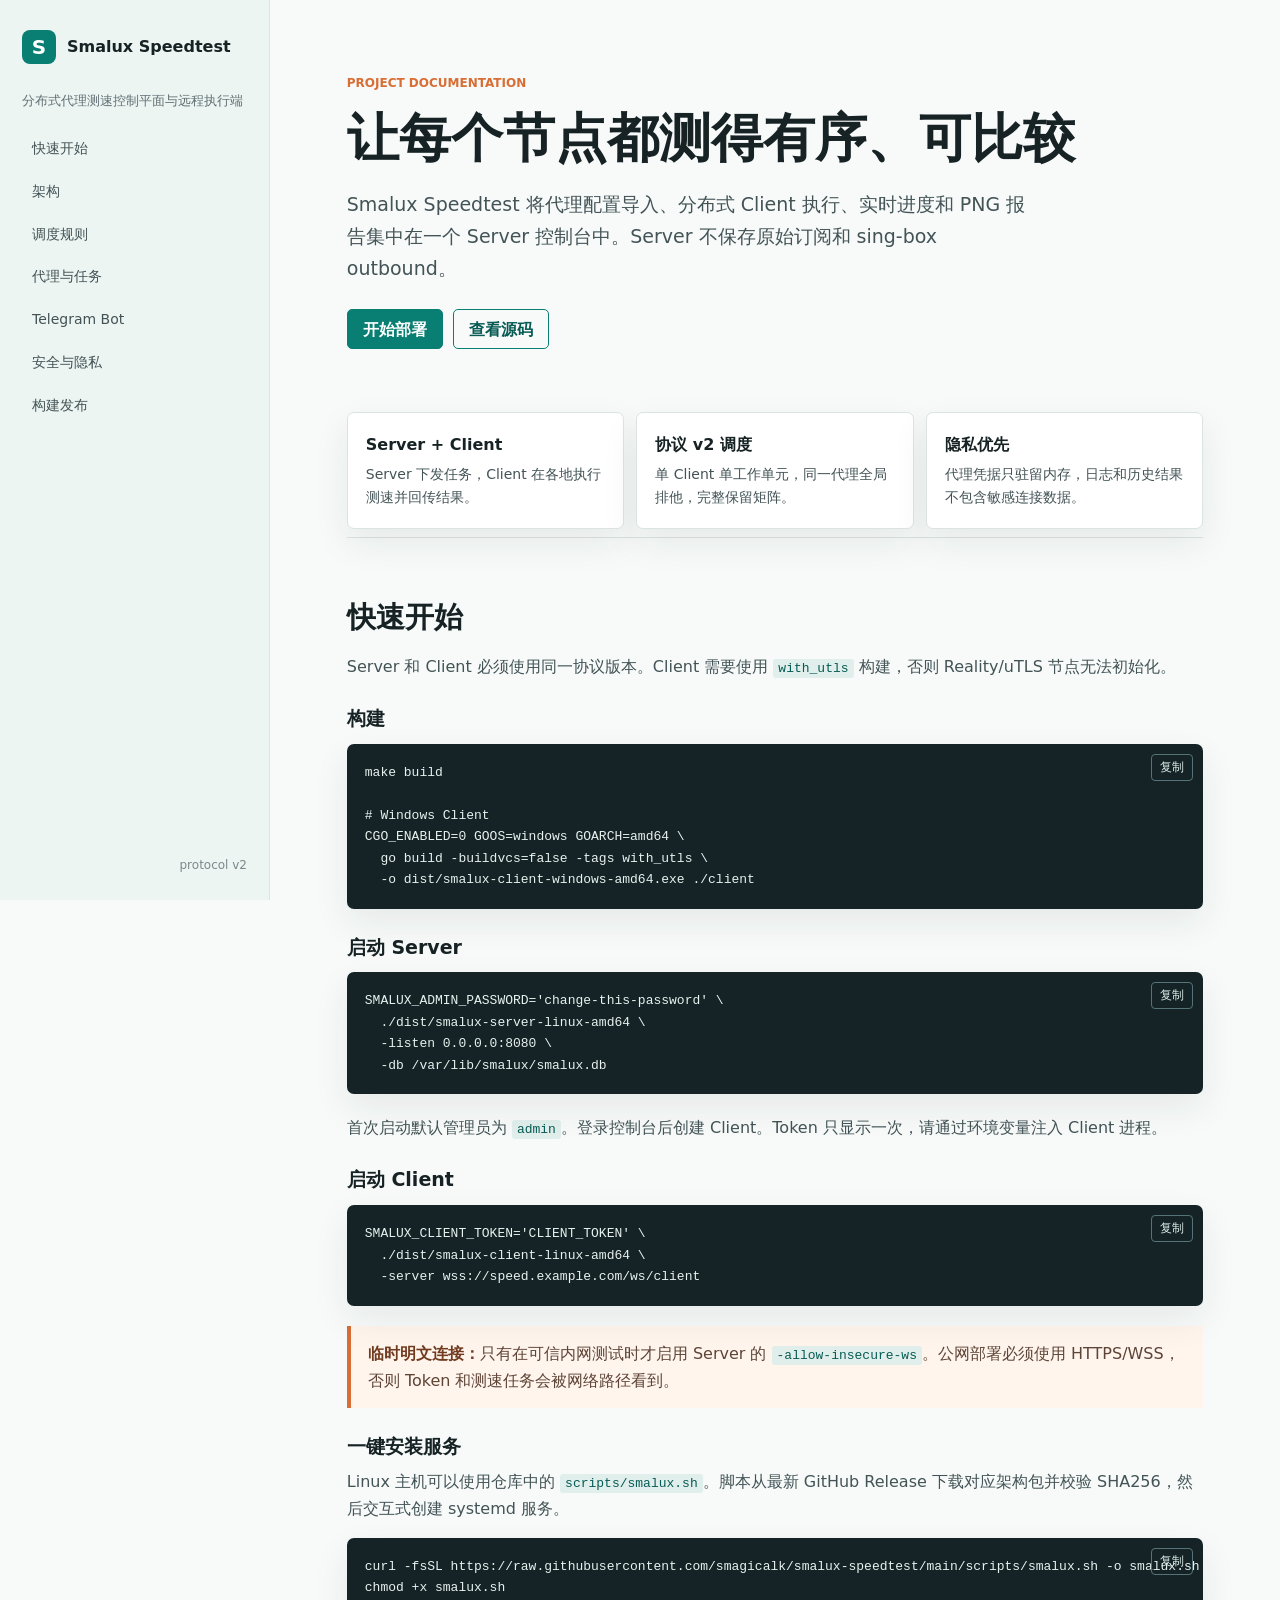
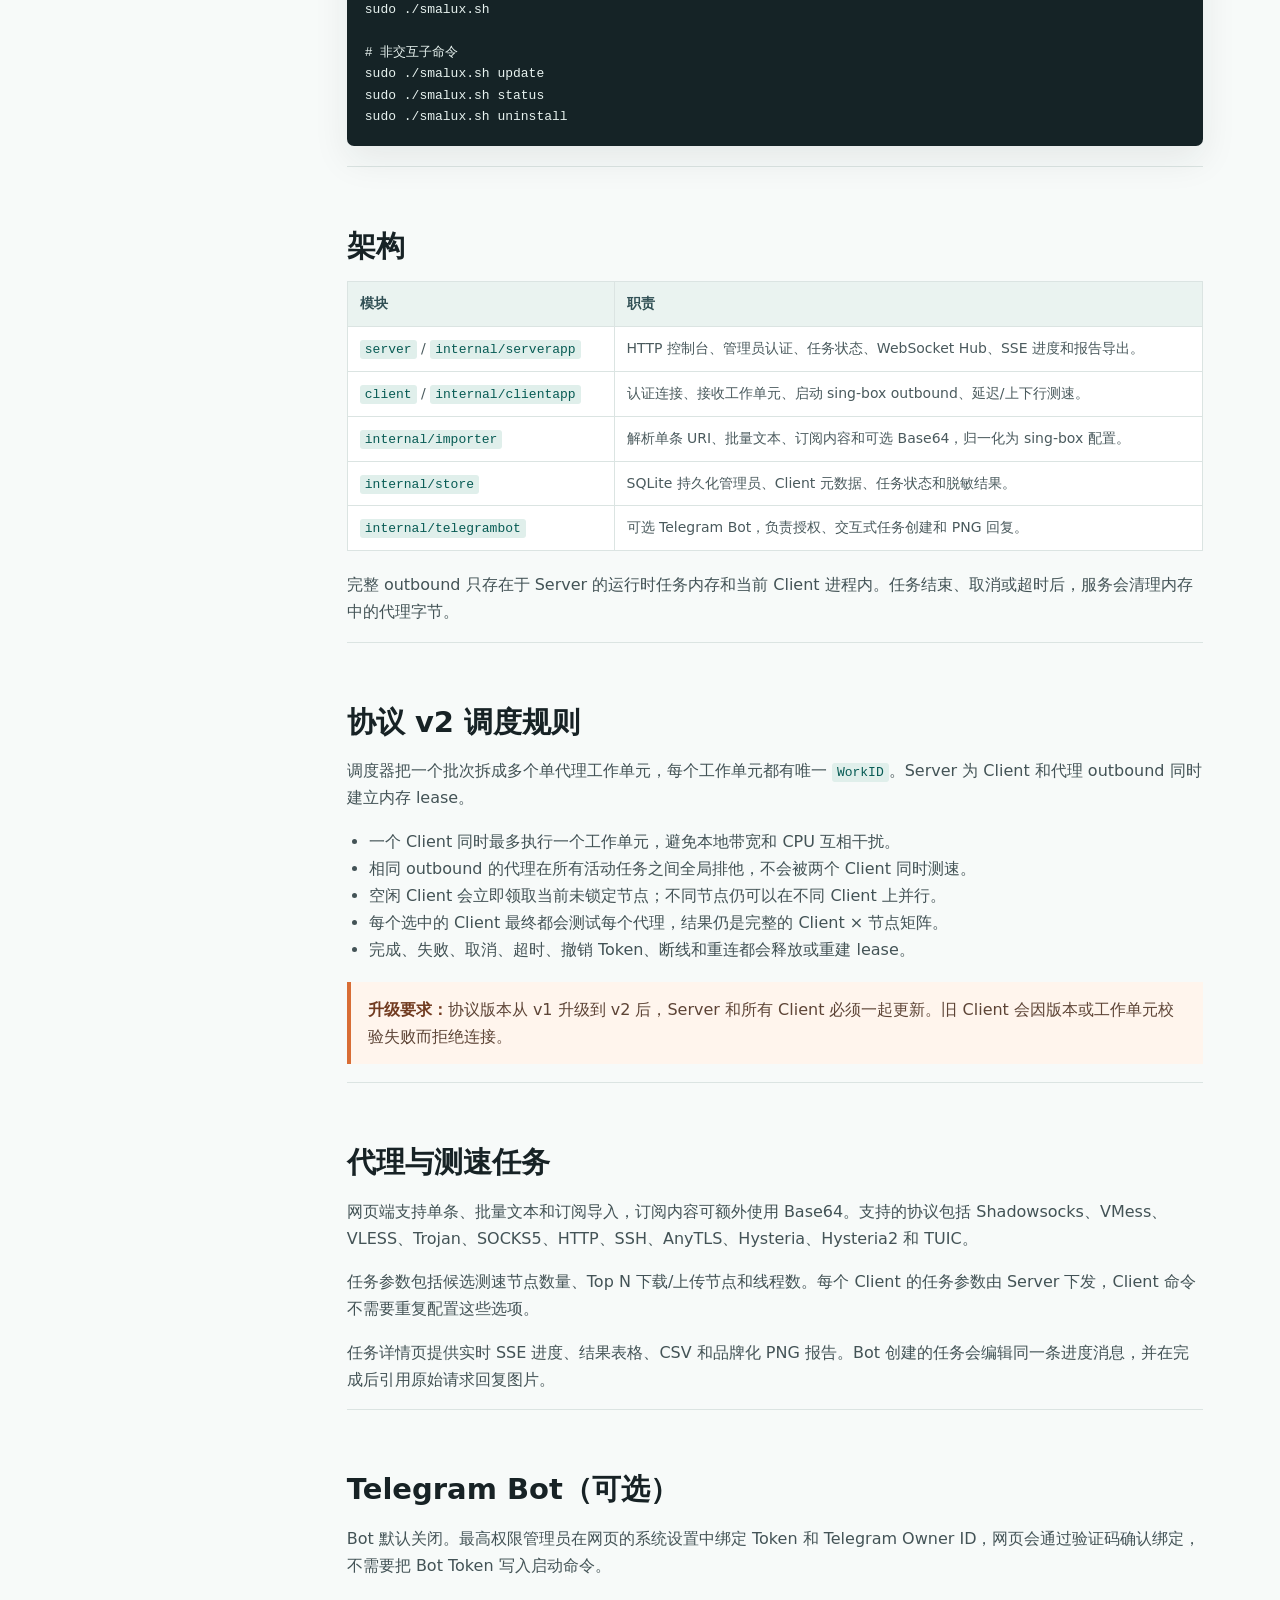
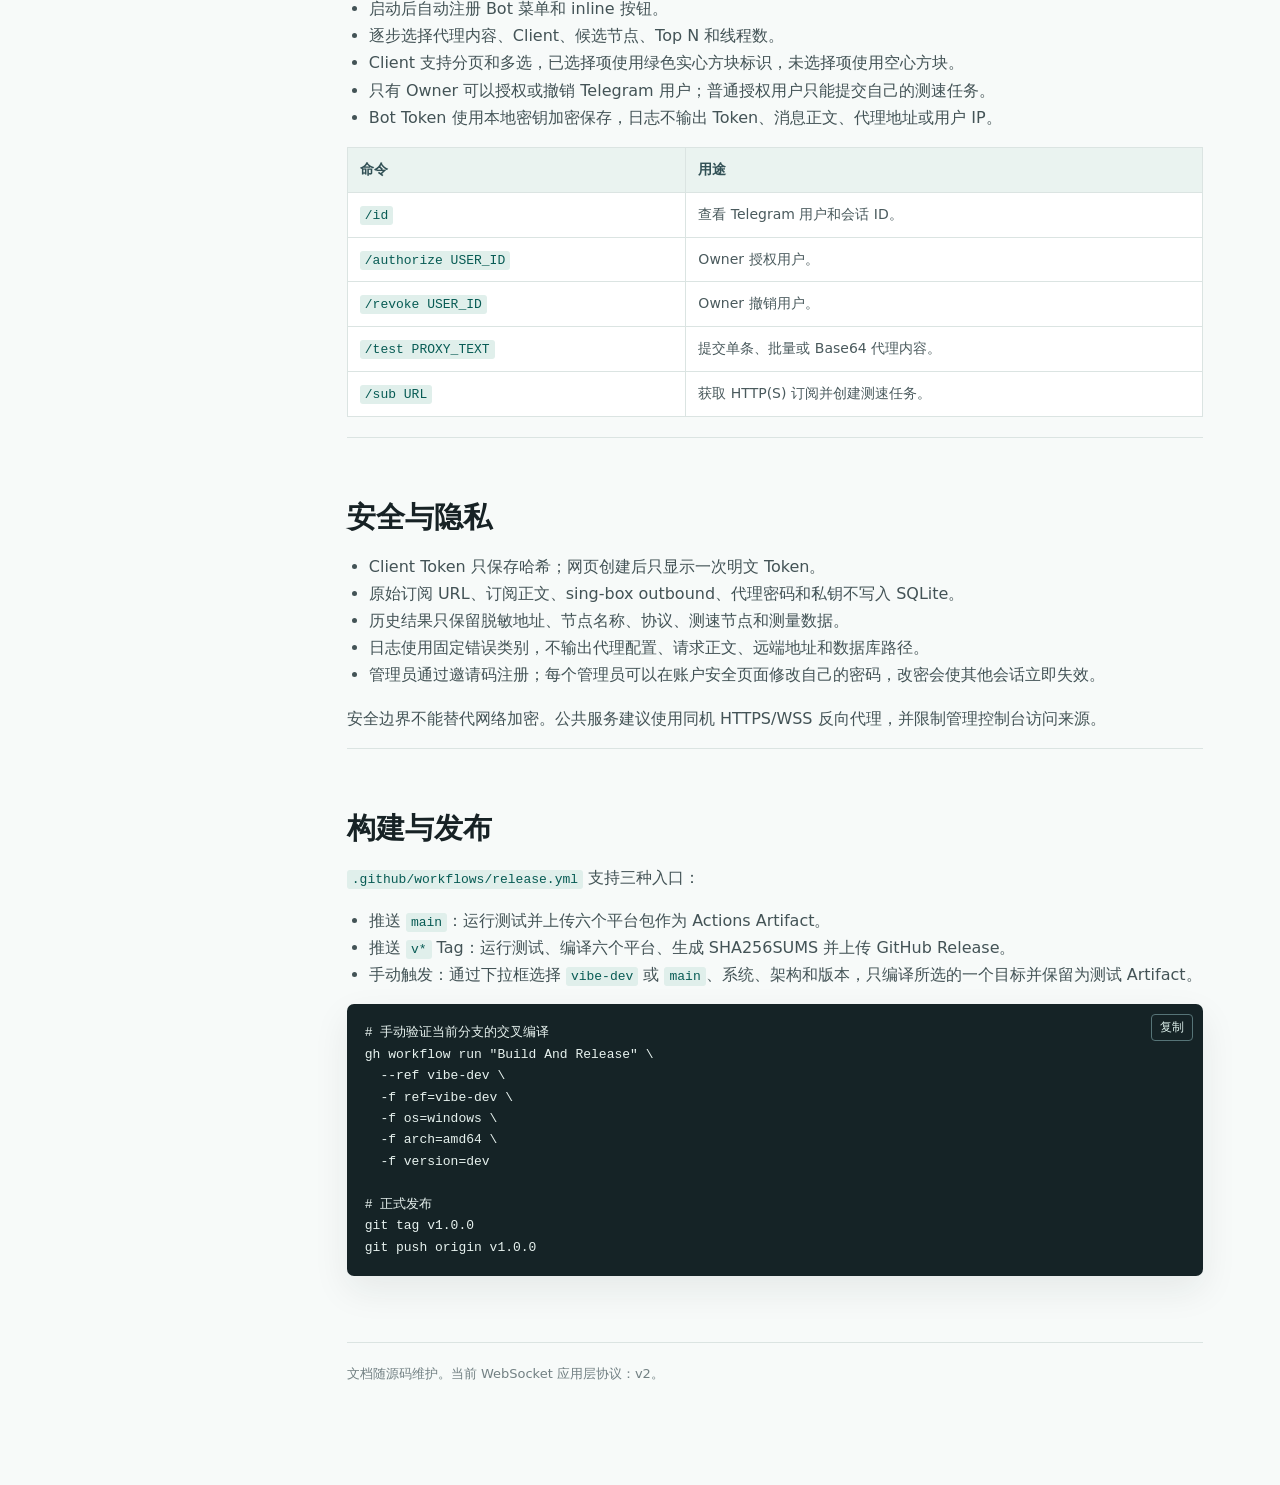
==== docs/index.html @ 9a81b3f5 "ci: make manual workflow inputs selectable" ====
<!doctype html>
<html lang="zh-CN">
<head>
  <meta charset="utf-8">
  <meta name="viewport" content="width=device-width, initial-scale=1">
  <meta name="description" content="Smalux Speedtest 分布式代理测速项目文档">
  <title>Smalux Speedtest · 文档</title>
  <style>
    :root { --ink:#172225; --muted:#617074; --line:#dbe4e2; --paper:#f7faf9; --panel:#fff; --teal:#087f72; --teal-dark:#075b54; --orange:#d86d35; --code:#152326; --shadow:0 14px 36px rgba(23,34,37,.08); }
    * { box-sizing:border-box; }
    html { scroll-behavior:smooth; }
    body { margin:0; color:var(--ink); background:var(--paper); font:16px/1.7 Inter, ui-sans-serif, system-ui, -apple-system, BlinkMacSystemFont, "Segoe UI", sans-serif; }
    a { color:var(--teal-dark); }
    .shell { display:grid; grid-template-columns:270px minmax(0, 1fr); min-height:100vh; }
    .sidebar { position:sticky; top:0; height:100vh; padding:30px 22px; border-right:1px solid var(--line); background:#edf5f2; }
    .brand { display:flex; align-items:center; gap:11px; color:var(--ink); text-decoration:none; font-weight:800; letter-spacing:0; }
    .mark { display:grid; place-items:center; width:34px; height:34px; border-radius:8px; color:#fff; background:var(--teal); font-size:20px; }
    .tagline { margin:26px 0 18px; color:var(--muted); font-size:13px; }
    .nav { display:grid; gap:5px; }
    .nav a { padding:7px 10px; border-radius:5px; color:#425255; text-decoration:none; font-size:14px; }
    .nav a:hover, .nav a:focus { color:var(--teal-dark); background:#dcece7; outline:none; }
    .version { position:absolute; right:22px; bottom:25px; color:#7b8889; font-size:12px; }
    main { width:min(1040px, 100%); padding:68px clamp(24px, 6vw, 90px) 100px; }
    .hero { max-width:780px; padding-bottom:35px; }
    .eyebrow { color:var(--orange); font-size:12px; font-weight:800; letter-spacing:0; }
    h1, h2, h3 { line-height:1.2; letter-spacing:0; }
    h1 { margin:12px 0 18px; font-size:52px; }
    h2 { margin:0 0 18px; padding-top:62px; font-size:29px; scroll-margin-top:20px; }
    h3 { margin:27px 0 8px; font-size:19px; }
    p { margin:10px 0 16px; color:#435356; }
    .lead { max-width:690px; font-size:19px; color:#435356; }
    .hero-actions { display:flex; flex-wrap:wrap; gap:10px; margin-top:25px; }
    .button { display:inline-flex; align-items:center; min-height:40px; padding:0 15px; border:1px solid var(--teal); border-radius:5px; color:#fff; background:var(--teal); font-weight:700; text-decoration:none; }
    .button.secondary { color:var(--teal-dark); background:transparent; }
    .grid { display:grid; grid-template-columns:repeat(3, minmax(0, 1fr)); gap:12px; margin:28px 0 8px; }
    .card { padding:18px; border:1px solid var(--line); border-radius:7px; background:var(--panel); box-shadow:var(--shadow); }
    .card strong { display:block; margin-bottom:4px; }
    .card p { margin:0; font-size:14px; }
    section { border-top:1px solid var(--line); }
    .callout { margin:18px 0; padding:14px 17px; border-left:4px solid var(--orange); background:#fff5ed; color:#5d4436; }
    .callout strong { color:#713b20; }
    pre { position:relative; overflow:auto; margin:14px 0 20px; padding:18px; border-radius:7px; color:#e7f2ef; background:var(--code); box-shadow:var(--shadow); }
    code, pre { font:13px/1.65 ui-monospace, SFMono-Regular, Menlo, Consolas, monospace; }
    :not(pre) > code { padding:2px 5px; border-radius:3px; color:#075b54; background:#e0efeb; }
    .copy { position:absolute; top:10px; right:10px; padding:4px 8px; border:1px solid #567477; border-radius:4px; color:#d9ece8; background:transparent; cursor:pointer; font:12px ui-sans-serif, system-ui, sans-serif; }
    .copy:hover { background:#284347; }
    table { width:100%; border-collapse:collapse; margin:14px 0 20px; background:#fff; }
    th, td { padding:10px 12px; border:1px solid var(--line); text-align:left; vertical-align:top; }
    th { color:#315055; background:#eaf3f0; font-size:14px; }
    td { color:#4a5a5d; font-size:14px; }
    ul { padding-left:22px; color:#435356; }
    footer { margin-top:66px; padding-top:20px; border-top:1px solid var(--line); color:#728083; font-size:13px; }
    @media (max-width:800px) {
      .shell { display:block; }
      .sidebar { position:static; height:auto; padding:18px 20px; border-right:0; border-bottom:1px solid var(--line); }
      .tagline { margin:14px 0 8px; }
      .nav { display:flex; overflow:auto; gap:4px; padding-bottom:2px; }
      .nav a { flex:0 0 auto; white-space:nowrap; }
      .version { display:none; }
      main { padding:42px 20px 70px; }
      .grid { grid-template-columns:1fr; }
      h1 { font-size:38px; }
      h2 { padding-top:42px; }
    }
  </style>
</head>
<body>
  <div class="shell">
    <aside class="sidebar">
      <a class="brand" href="#top"><span class="mark">S</span><span>Smalux Speedtest</span></a>
      <p class="tagline">分布式代理测速控制平面与远程执行端</p>
      <nav class="nav" aria-label="文档导航">
        <a href="#quick-start">快速开始</a>
        <a href="#architecture">架构</a>
        <a href="#scheduler">调度规则</a>
        <a href="#proxies">代理与任务</a>
        <a href="#bot">Telegram Bot</a>
        <a href="#security">安全与隐私</a>
        <a href="#release">构建发布</a>
      </nav>
      <span class="version">protocol v2</span>
    </aside>

    <main id="top">
      <header class="hero">
        <span class="eyebrow">PROJECT DOCUMENTATION</span>
        <h1>让每个节点都测得有序、可比较</h1>
        <p class="lead">Smalux Speedtest 将代理配置导入、分布式 Client 执行、实时进度和 PNG 报告集中在一个 Server 控制台中。Server 不保存原始订阅和 sing-box outbound。</p>
        <div class="hero-actions">
          <a class="button" href="#quick-start">开始部署</a>
          <a class="button secondary" href="https://github.com/smagicalk/smalux-speedtest">查看源码</a>
        </div>
      </header>

      <div class="grid" aria-label="项目特性">
        <article class="card"><strong>Server + Client</strong><p>Server 下发任务，Client 在各地执行测速并回传结果。</p></article>
        <article class="card"><strong>协议 v2 调度</strong><p>单 Client 单工作单元，同一代理全局排他，完整保留矩阵。</p></article>
        <article class="card"><strong>隐私优先</strong><p>代理凭据只驻留内存，日志和历史结果不包含敏感连接数据。</p></article>
      </div>

      <section id="quick-start">
        <h2>快速开始</h2>
        <p>Server 和 Client 必须使用同一协议版本。Client 需要使用 <code>with_utls</code> 构建，否则 Reality/uTLS 节点无法初始化。</p>
        <h3>构建</h3>
        <pre><button class="copy" type="button">复制</button><code>make build

# Windows Client
CGO_ENABLED=0 GOOS=windows GOARCH=amd64 \
  go build -buildvcs=false -tags with_utls \
  -o dist/smalux-client-windows-amd64.exe ./client</code></pre>
        <h3>启动 Server</h3>
        <pre><button class="copy" type="button">复制</button><code>SMALUX_ADMIN_PASSWORD='change-this-password' \
  ./dist/smalux-server-linux-amd64 \
  -listen 0.0.0.0:8080 \
  -db /var/lib/smalux/smalux.db</code></pre>
        <p>首次启动默认管理员为 <code>admin</code>。登录控制台后创建 Client。Token 只显示一次，请通过环境变量注入 Client 进程。</p>
        <h3>启动 Client</h3>
        <pre><button class="copy" type="button">复制</button><code>SMALUX_CLIENT_TOKEN='CLIENT_TOKEN' \
  ./dist/smalux-client-linux-amd64 \
  -server wss://speed.example.com/ws/client</code></pre>
        <div class="callout"><strong>临时明文连接：</strong>只有在可信内网测试时才启用 Server 的 <code>-allow-insecure-ws</code>。公网部署必须使用 HTTPS/WSS，否则 Token 和测速任务会被网络路径看到。</div>
        <h3>一键安装服务</h3>
        <p>Linux 主机可以使用仓库中的 <code>scripts/smalux.sh</code>。脚本从最新 GitHub Release 下载对应架构包并校验 SHA256，然后交互式创建 systemd 服务。</p>
        <pre><button class="copy" type="button">复制</button><code>curl -fsSL https://raw.githubusercontent.com/smagicalk/smalux-speedtest/main/scripts/smalux.sh -o smalux.sh
chmod +x smalux.sh
sudo ./smalux.sh

# 非交互子命令
sudo ./smalux.sh update
sudo ./smalux.sh status
sudo ./smalux.sh uninstall</code></pre>
      </section>

      <section id="architecture">
        <h2>架构</h2>
        <table>
          <thead><tr><th>模块</th><th>职责</th></tr></thead>
          <tbody>
            <tr><td><code>server</code> / <code>internal/serverapp</code></td><td>HTTP 控制台、管理员认证、任务状态、WebSocket Hub、SSE 进度和报告导出。</td></tr>
            <tr><td><code>client</code> / <code>internal/clientapp</code></td><td>认证连接、接收工作单元、启动 sing-box outbound、延迟/上下行测速。</td></tr>
            <tr><td><code>internal/importer</code></td><td>解析单条 URI、批量文本、订阅内容和可选 Base64，归一化为 sing-box 配置。</td></tr>
            <tr><td><code>internal/store</code></td><td>SQLite 持久化管理员、Client 元数据、任务状态和脱敏结果。</td></tr>
            <tr><td><code>internal/telegrambot</code></td><td>可选 Telegram Bot，负责授权、交互式任务创建和 PNG 回复。</td></tr>
          </tbody>
        </table>
        <p>完整 outbound 只存在于 Server 的运行时任务内存和当前 Client 进程内。任务结束、取消或超时后，服务会清理内存中的代理字节。</p>
      </section>

      <section id="scheduler">
        <h2>协议 v2 调度规则</h2>
        <p>调度器把一个批次拆成多个单代理工作单元，每个工作单元都有唯一 <code>WorkID</code>。Server 为 Client 和代理 outbound 同时建立内存 lease。</p>
        <ul>
          <li>一个 Client 同时最多执行一个工作单元，避免本地带宽和 CPU 互相干扰。</li>
          <li>相同 outbound 的代理在所有活动任务之间全局排他，不会被两个 Client 同时测速。</li>
          <li>空闲 Client 会立即领取当前未锁定节点；不同节点仍可以在不同 Client 上并行。</li>
          <li>每个选中的 Client 最终都会测试每个代理，结果仍是完整的 Client × 节点矩阵。</li>
          <li>完成、失败、取消、超时、撤销 Token、断线和重连都会释放或重建 lease。</li>
        </ul>
        <div class="callout"><strong>升级要求：</strong>协议版本从 v1 升级到 v2 后，Server 和所有 Client 必须一起更新。旧 Client 会因版本或工作单元校验失败而拒绝连接。</div>
      </section>

      <section id="proxies">
        <h2>代理与测速任务</h2>
        <p>网页端支持单条、批量文本和订阅导入，订阅内容可额外使用 Base64。支持的协议包括 Shadowsocks、VMess、VLESS、Trojan、SOCKS5、HTTP、SSH、AnyTLS、Hysteria、Hysteria2 和 TUIC。</p>
        <p>任务参数包括候选测速节点数量、Top N 下载/上传节点和线程数。每个 Client 的任务参数由 Server 下发，Client 命令不需要重复配置这些选项。</p>
        <p>任务详情页提供实时 SSE 进度、结果表格、CSV 和品牌化 PNG 报告。Bot 创建的任务会编辑同一条进度消息，并在完成后引用原始请求回复图片。</p>
      </section>

      <section id="bot">
        <h2>Telegram Bot（可选）</h2>
        <p>Bot 默认关闭。最高权限管理员在网页的系统设置中绑定 Token 和 Telegram Owner ID，网页会通过验证码确认绑定，不需要把 Bot Token 写入启动命令。</p>
        <ul>
          <li>启动后自动注册 Bot 菜单和 inline 按钮。</li>
          <li>逐步选择代理内容、Client、候选节点、Top N 和线程数。</li>
          <li>Client 支持分页和多选，已选择项使用绿色实心方块标识，未选择项使用空心方块。</li>
          <li>只有 Owner 可以授权或撤销 Telegram 用户；普通授权用户只能提交自己的测速任务。</li>
          <li>Bot Token 使用本地密钥加密保存，日志不输出 Token、消息正文、代理地址或用户 IP。</li>
        </ul>
        <table>
          <thead><tr><th>命令</th><th>用途</th></tr></thead>
          <tbody>
            <tr><td><code>/id</code></td><td>查看 Telegram 用户和会话 ID。</td></tr>
            <tr><td><code>/authorize USER_ID</code></td><td>Owner 授权用户。</td></tr>
            <tr><td><code>/revoke USER_ID</code></td><td>Owner 撤销用户。</td></tr>
            <tr><td><code>/test PROXY_TEXT</code></td><td>提交单条、批量或 Base64 代理内容。</td></tr>
            <tr><td><code>/sub URL</code></td><td>获取 HTTP(S) 订阅并创建测速任务。</td></tr>
          </tbody>
        </table>
      </section>

      <section id="security">
        <h2>安全与隐私</h2>
        <ul>
          <li>Client Token 只保存哈希；网页创建后只显示一次明文 Token。</li>
          <li>原始订阅 URL、订阅正文、sing-box outbound、代理密码和私钥不写入 SQLite。</li>
          <li>历史结果只保留脱敏地址、节点名称、协议、测速节点和测量数据。</li>
          <li>日志使用固定错误类别，不输出代理配置、请求正文、远端地址和数据库路径。</li>
          <li>管理员通过邀请码注册；每个管理员可以在账户安全页面修改自己的密码，改密会使其他会话立即失效。</li>
        </ul>
        <p>安全边界不能替代网络加密。公共服务建议使用同机 HTTPS/WSS 反向代理，并限制管理控制台访问来源。</p>
      </section>

      <section id="release">
        <h2>构建与发布</h2>
        <p><code>.github/workflows/release.yml</code> 支持三种入口：</p>
        <ul>
          <li>推送 <code>main</code>：运行测试并上传六个平台包作为 Actions Artifact。</li>
          <li>推送 <code>v*</code> Tag：运行测试、编译六个平台、生成 SHA256SUMS 并上传 GitHub Release。</li>
          <li>手动触发：通过下拉框选择 <code>vibe-dev</code> 或 <code>main</code>、系统、架构和版本，只编译所选的一个目标并保留为测试 Artifact。</li>
        </ul>
        <pre><button class="copy" type="button">复制</button><code># 手动验证当前分支的交叉编译
gh workflow run "Build And Release" \
  --ref vibe-dev \
  -f ref=vibe-dev \
  -f os=windows \
  -f arch=amd64 \
  -f version=dev

# 正式发布
git tag v1.0.0
git push origin v1.0.0</code></pre>
        <footer>文档随源码维护。当前 WebSocket 应用层协议：v2。</footer>
      </section>
    </main>
  </div>
  <script>
    document.querySelectorAll('.copy').forEach(button => {
      button.addEventListener('click', async () => {
        const code = button.parentElement.querySelector('code').innerText;
        try {
          await navigator.clipboard.writeText(code);
          const original = button.textContent;
          button.textContent = '已复制';
          setTimeout(() => { button.textContent = original; }, 1200);
        } catch (_) {
          button.textContent = '请手动复制';
          setTimeout(() => { button.textContent = '复制'; }, 1600);
        }
      });
    });
  </script>
</body>
</html>
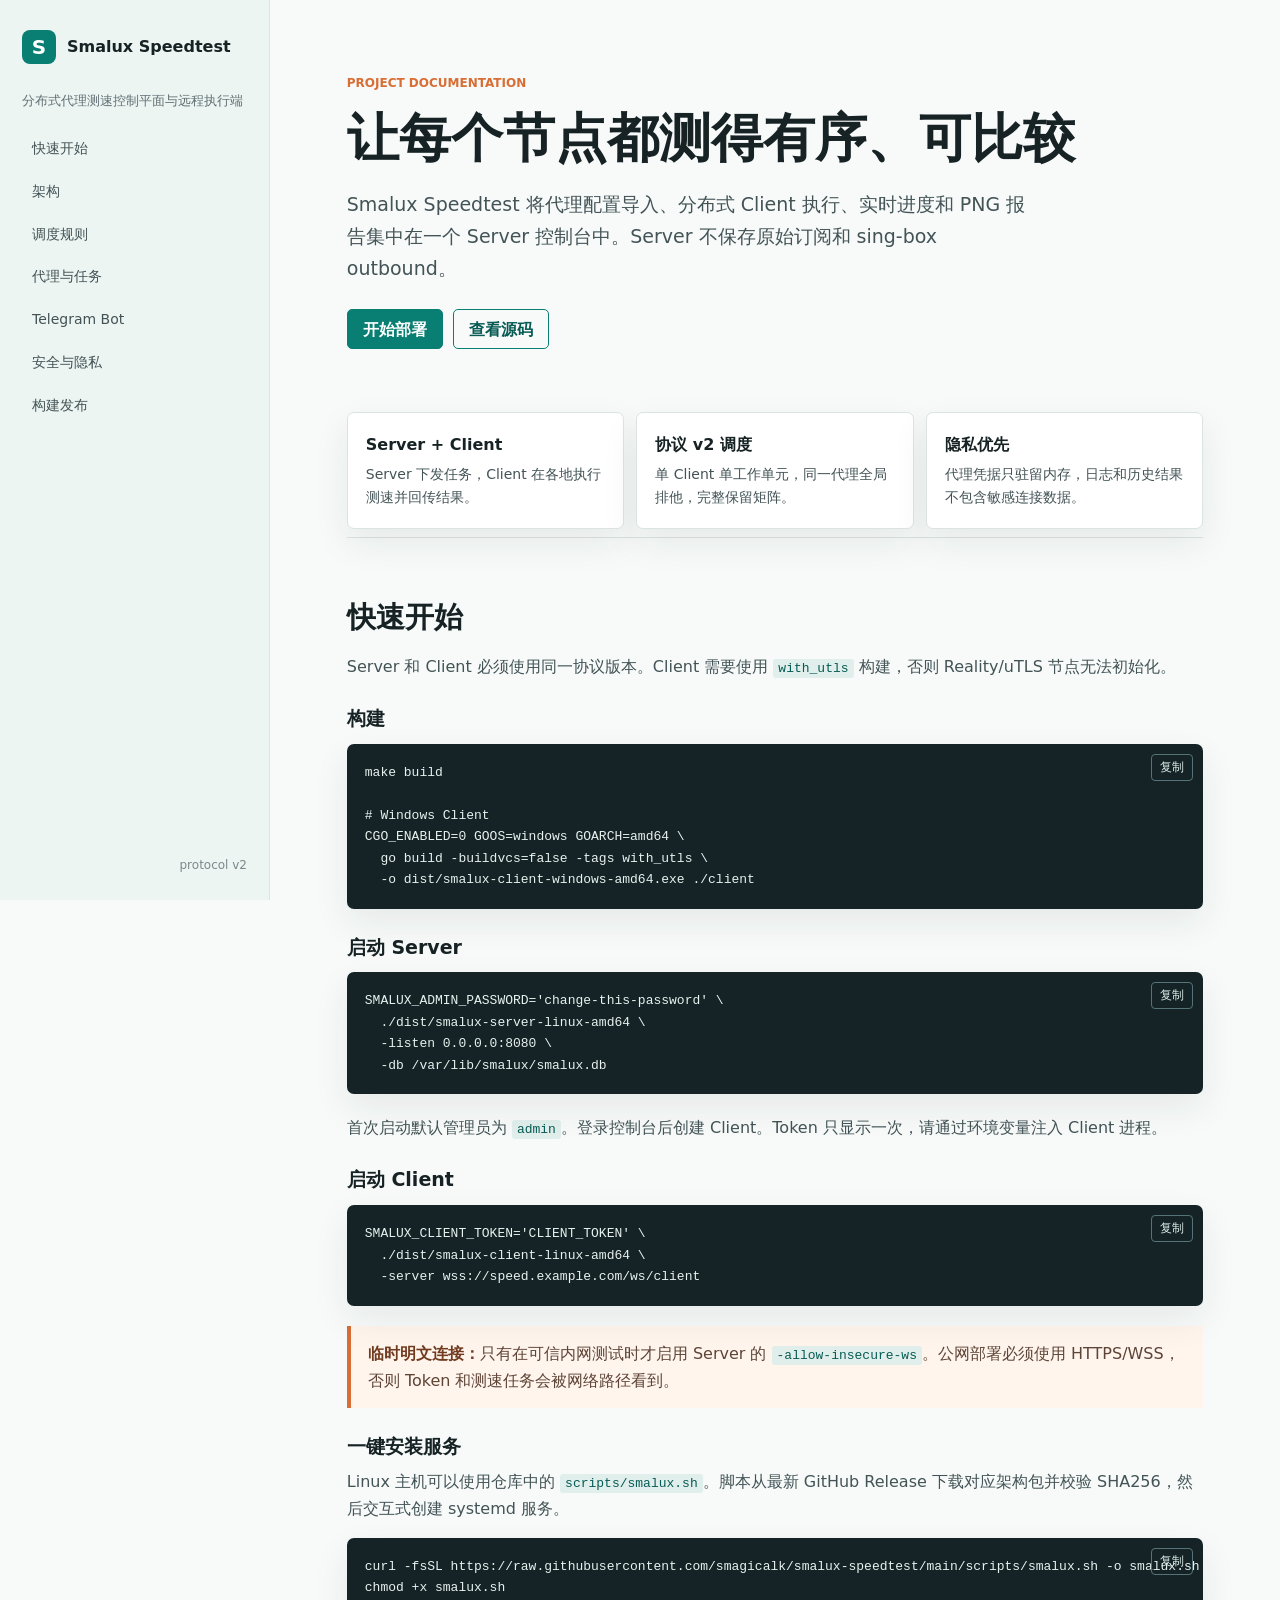
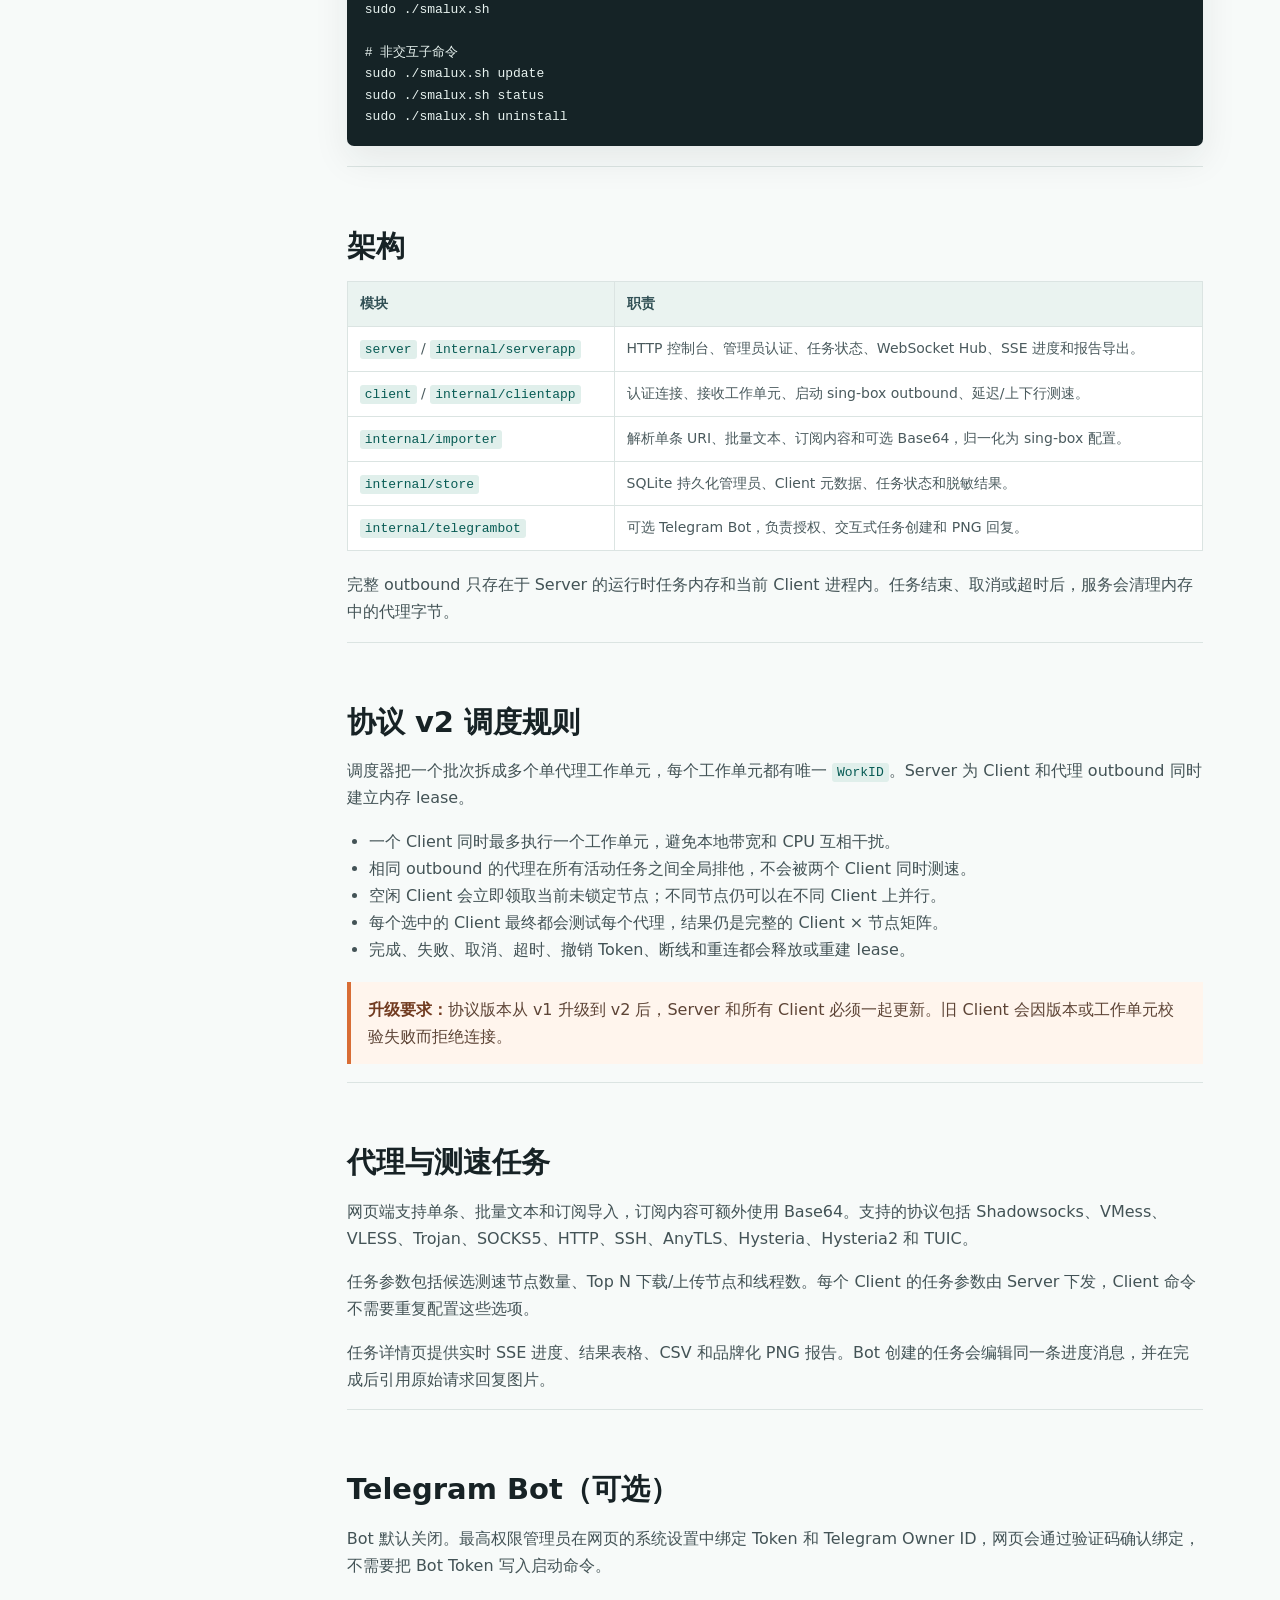
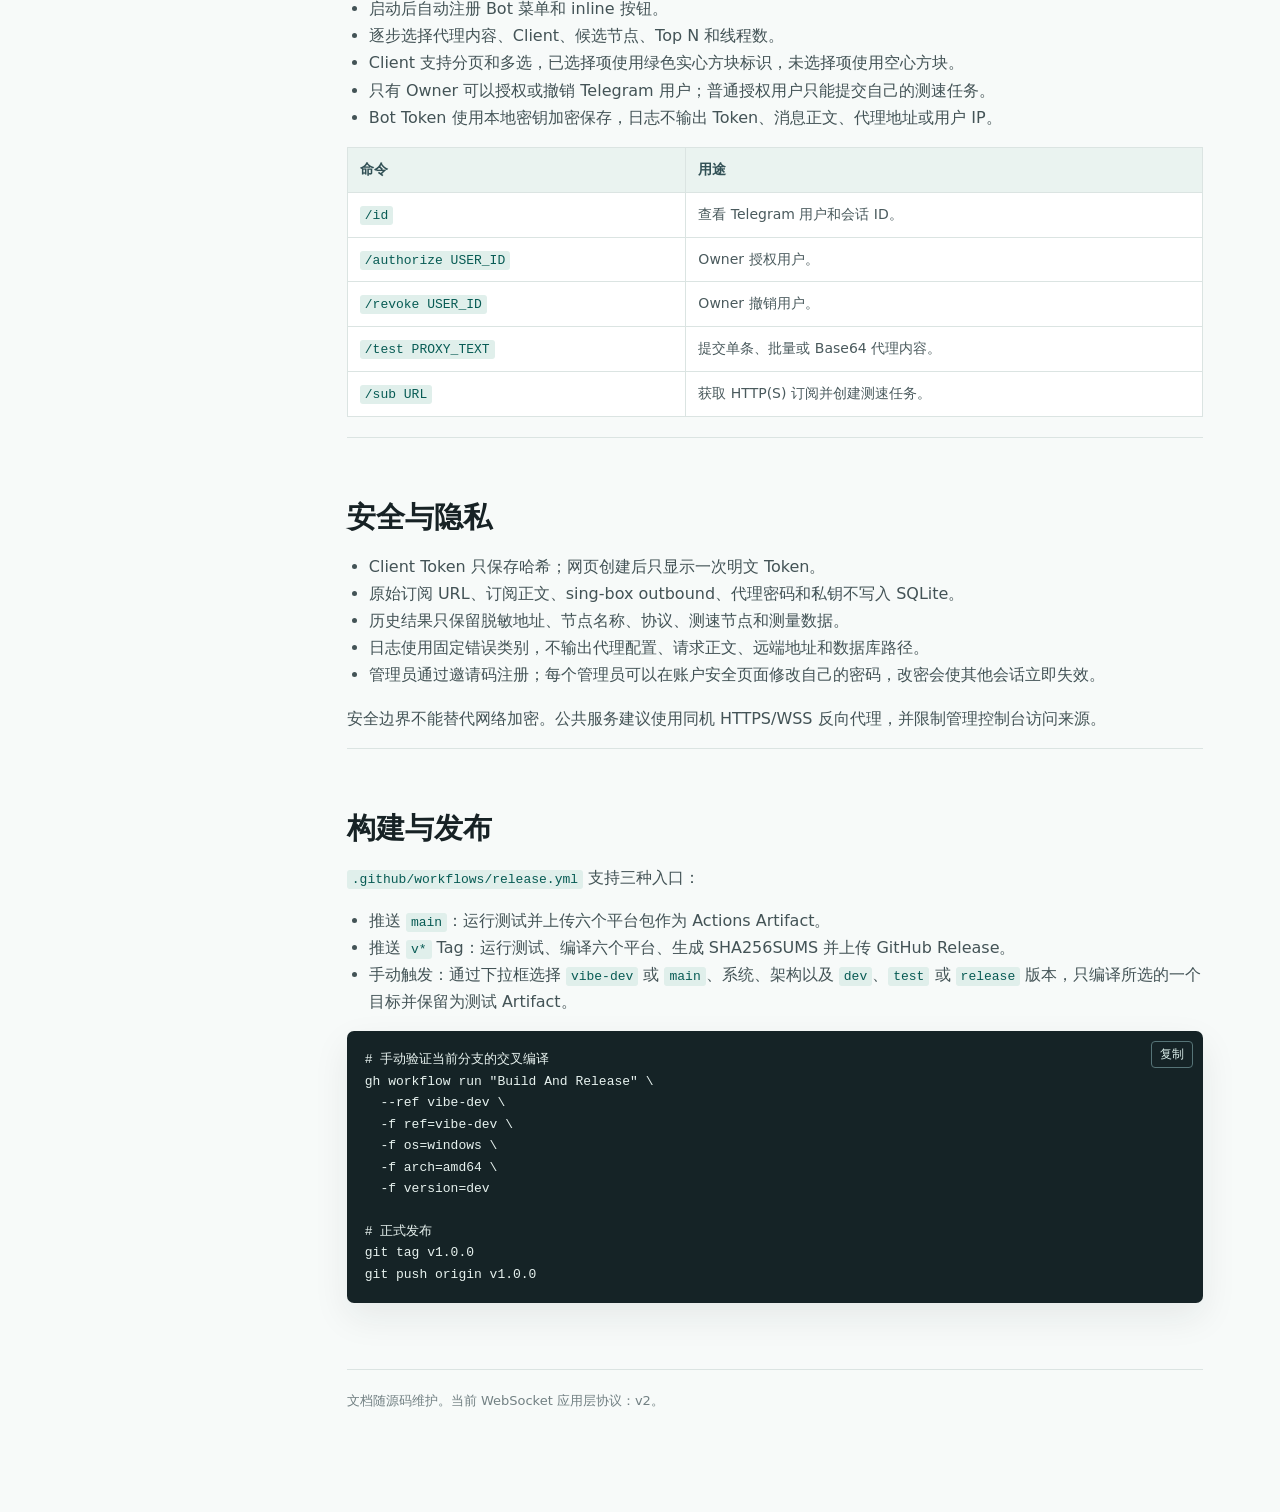
==== commit 9ae3b8da: "ci: add selectable manual build targets" ====
--- a/docs/index.html
+++ b/docs/index.html
@@ -206,7 +206,7 @@
         <ul>
           <li>推送 <code>main</code>：运行测试并上传六个平台包作为 Actions Artifact。</li>
           <li>推送 <code>v*</code> Tag：运行测试、编译六个平台、生成 SHA256SUMS 并上传 GitHub Release。</li>
-          <li>手动触发：通过下拉框选择 <code>vibe-dev</code> 或 <code>main</code>、系统、架构和版本，只编译所选的一个目标并保留为测试 Artifact。</li>
+          <li>手动触发：通过下拉框选择 <code>vibe-dev</code> 或 <code>main</code>、系统、架构以及 <code>dev</code>、<code>test</code> 或 <code>release</code> 版本，只编译所选的一个目标并保留为测试 Artifact。</li>
         </ul>
         <pre><button class="copy" type="button">复制</button><code># 手动验证当前分支的交叉编译
 gh workflow run "Build And Release" \
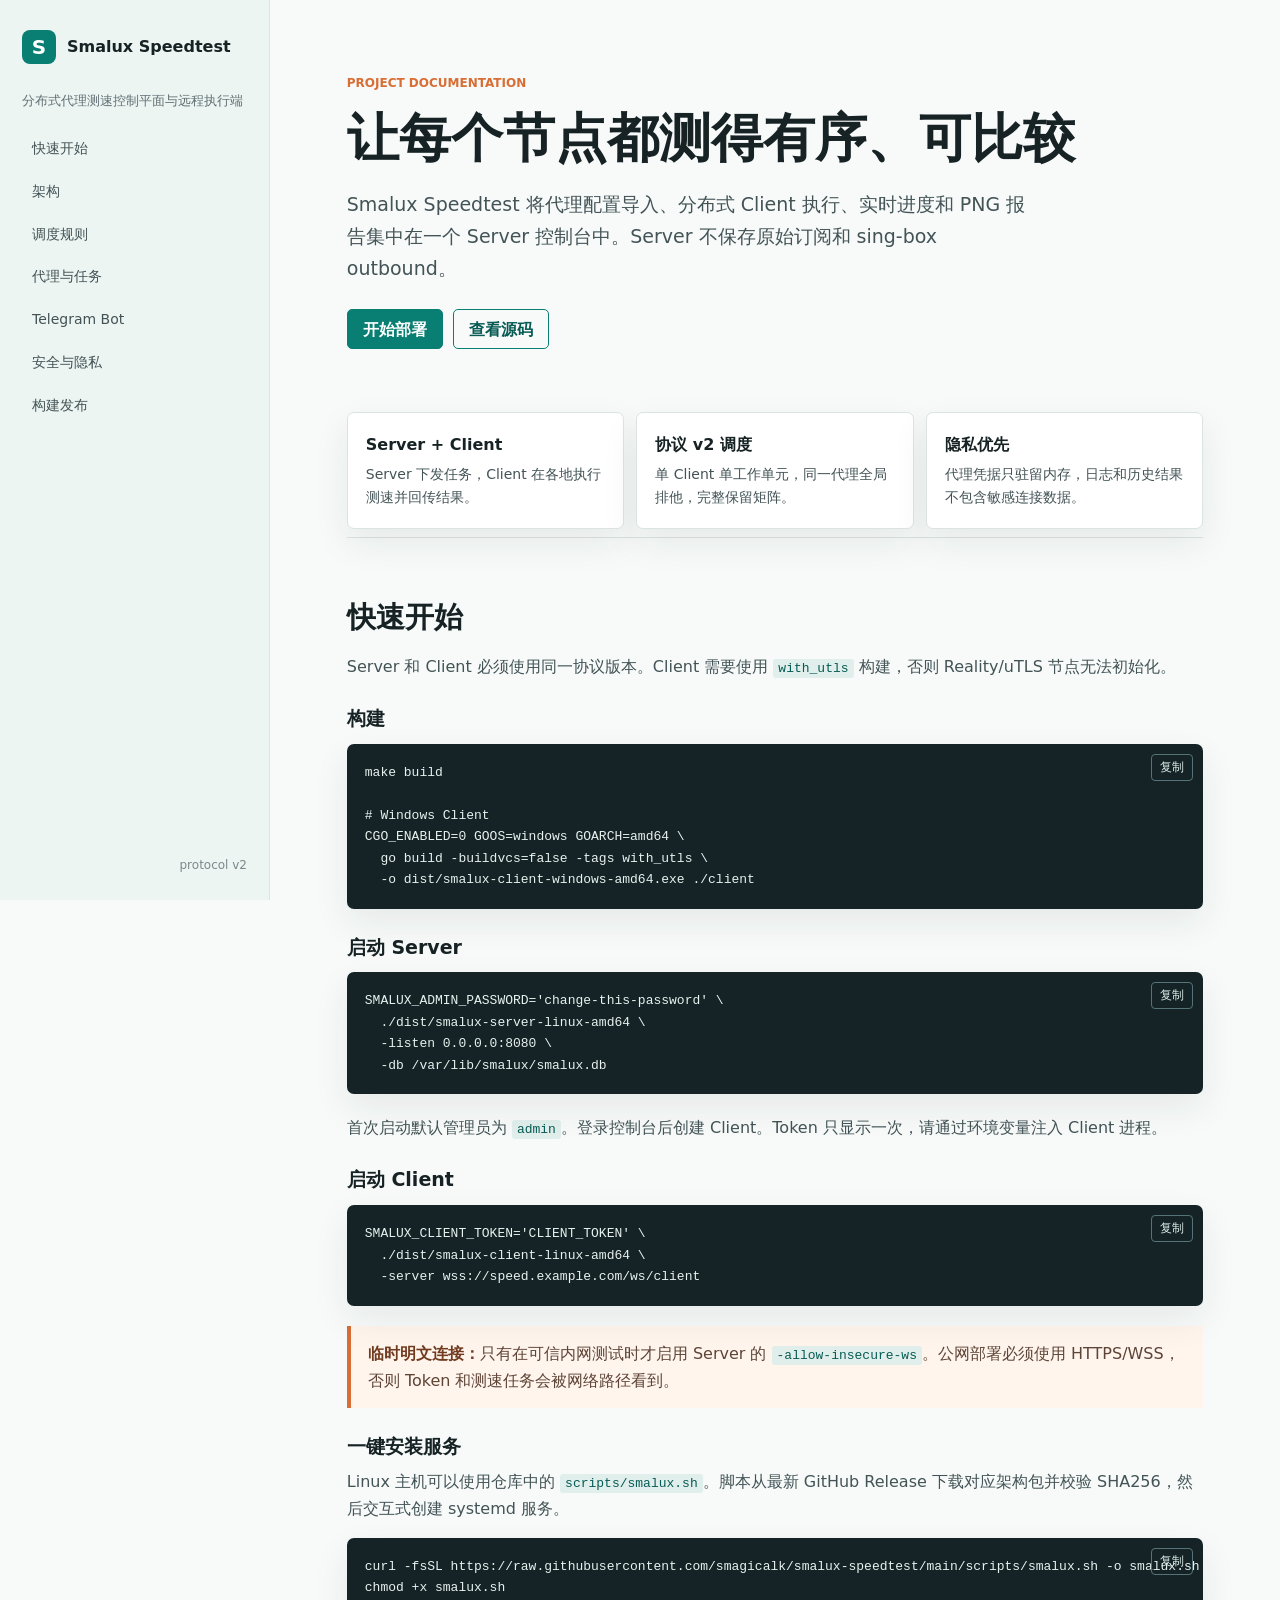
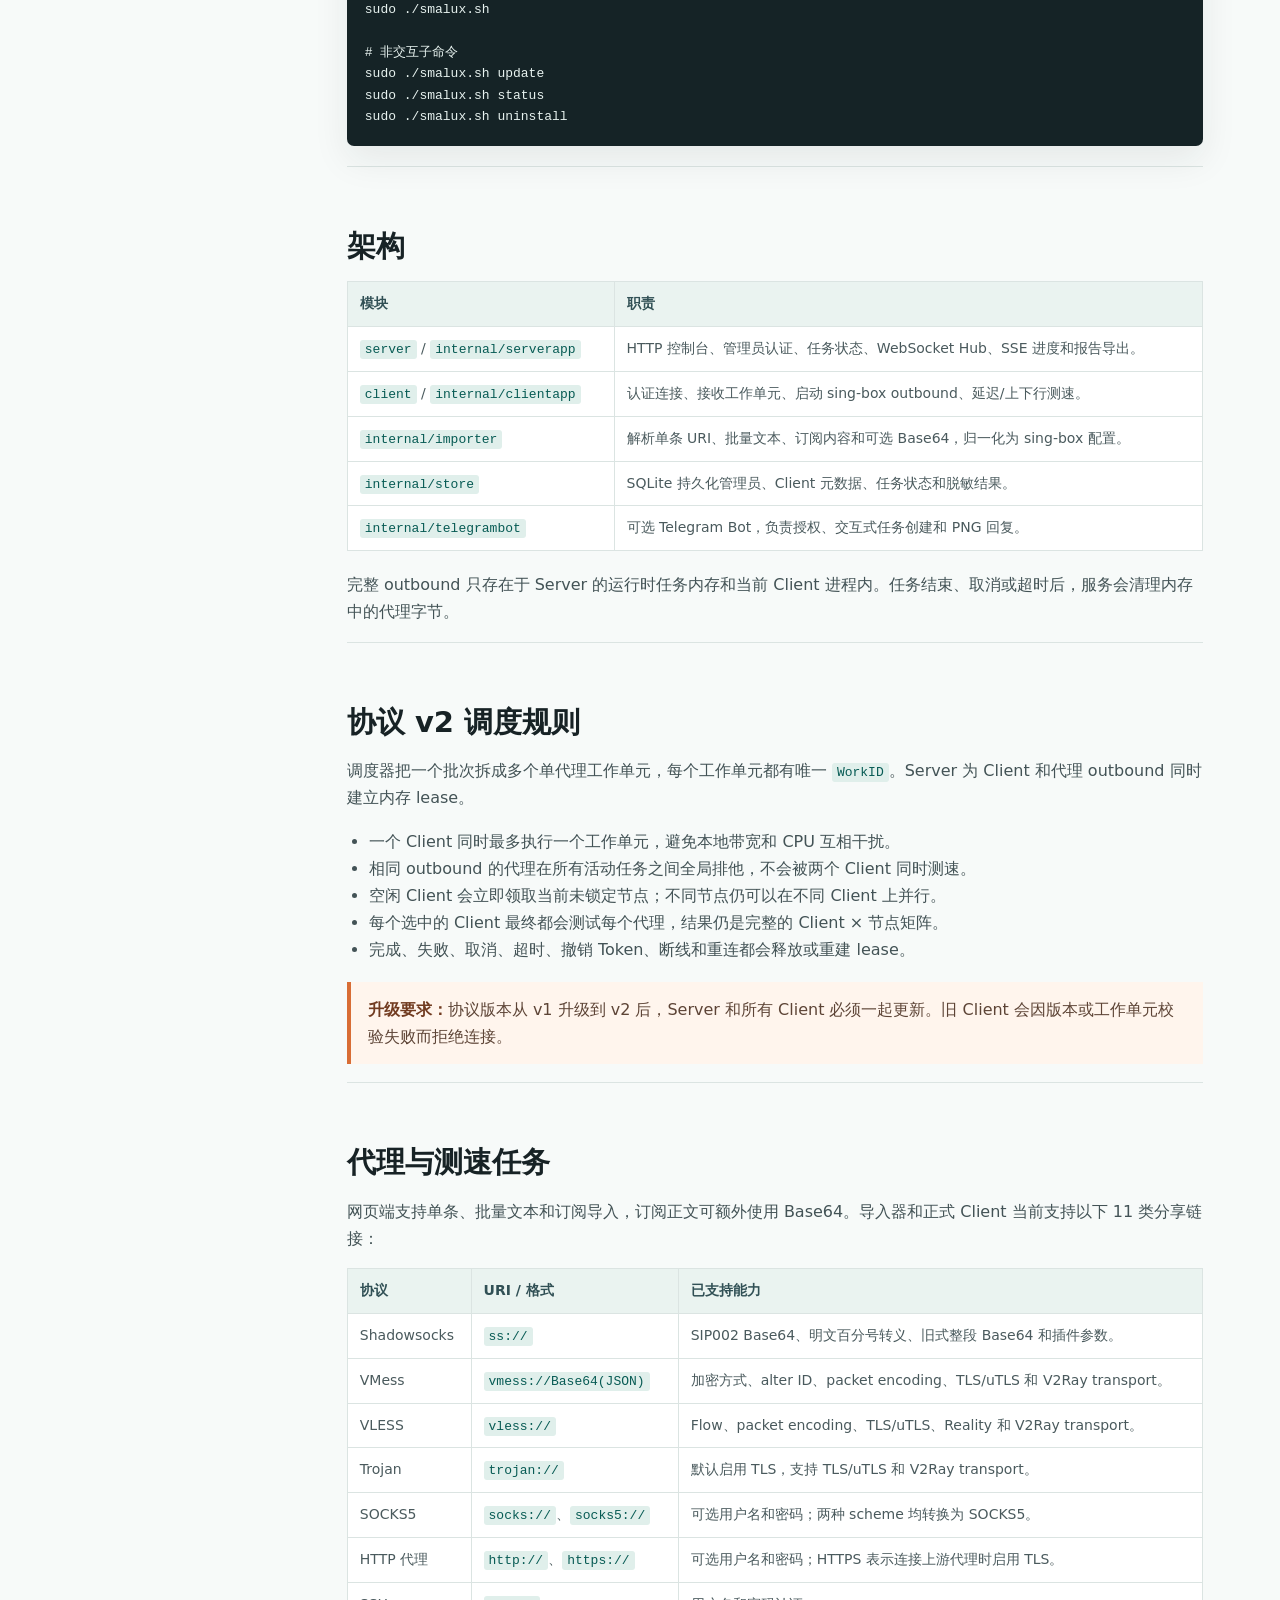
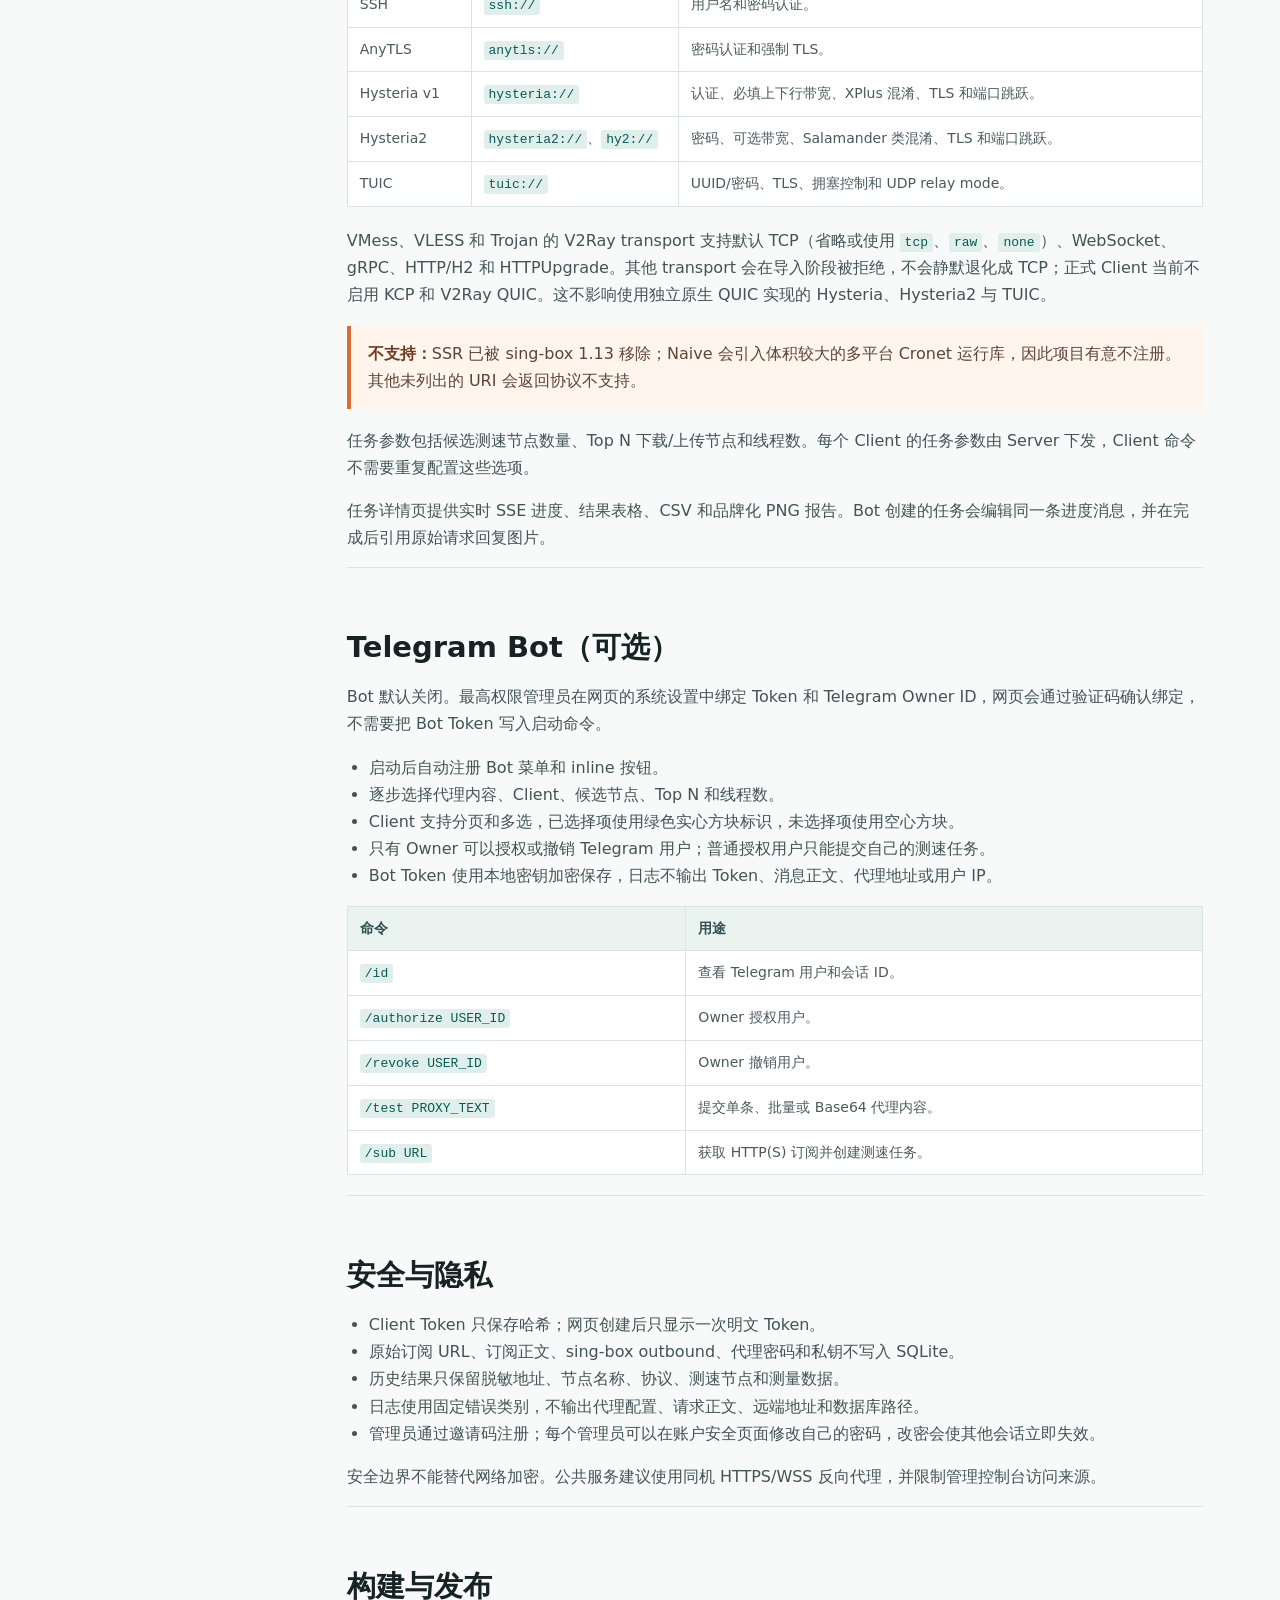
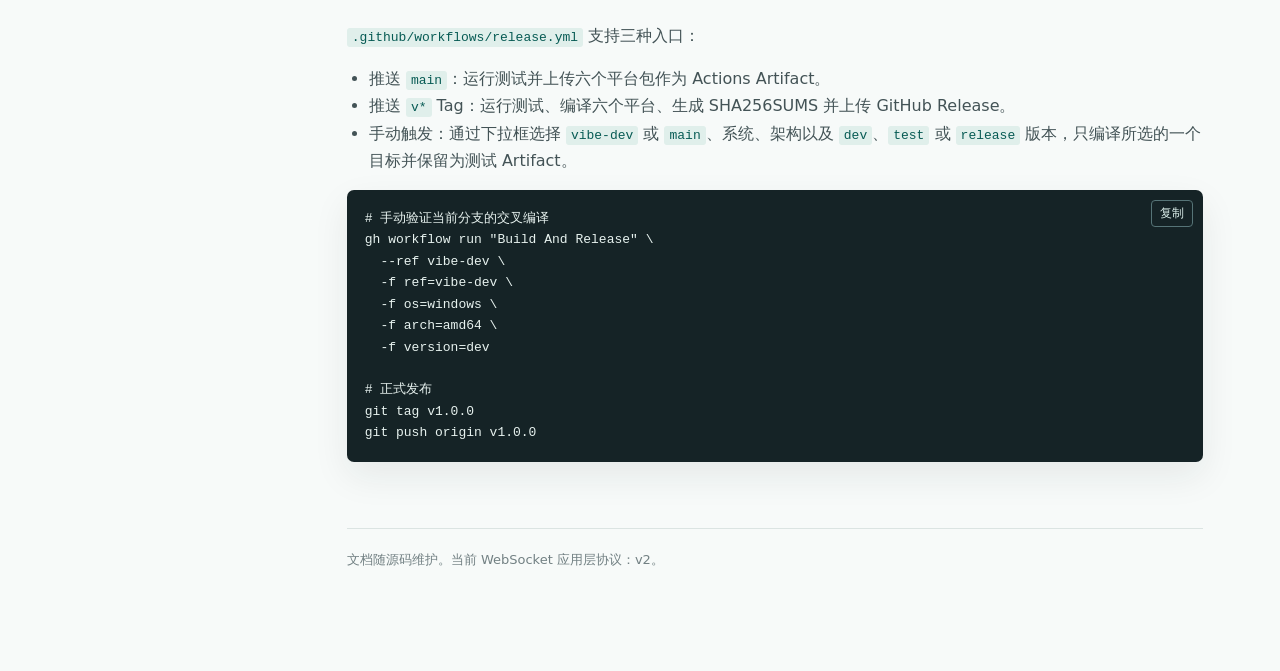
==== commit 96f33d97: "docs: document supported proxy protocols" ====
--- a/docs/index.html
+++ b/docs/index.html
@@ -161,7 +161,25 @@
 
       <section id="proxies">
         <h2>代理与测速任务</h2>
-        <p>网页端支持单条、批量文本和订阅导入，订阅内容可额外使用 Base64。支持的协议包括 Shadowsocks、VMess、VLESS、Trojan、SOCKS5、HTTP、SSH、AnyTLS、Hysteria、Hysteria2 和 TUIC。</p>
+        <p>网页端支持单条、批量文本和订阅导入，订阅正文可额外使用 Base64。导入器和正式 Client 当前支持以下 11 类分享链接：</p>
+        <table>
+          <thead><tr><th>协议</th><th>URI / 格式</th><th>已支持能力</th></tr></thead>
+          <tbody>
+            <tr><td>Shadowsocks</td><td><code>ss://</code></td><td>SIP002 Base64、明文百分号转义、旧式整段 Base64 和插件参数。</td></tr>
+            <tr><td>VMess</td><td><code>vmess://Base64(JSON)</code></td><td>加密方式、alter ID、packet encoding、TLS/uTLS 和 V2Ray transport。</td></tr>
+            <tr><td>VLESS</td><td><code>vless://</code></td><td>Flow、packet encoding、TLS/uTLS、Reality 和 V2Ray transport。</td></tr>
+            <tr><td>Trojan</td><td><code>trojan://</code></td><td>默认启用 TLS，支持 TLS/uTLS 和 V2Ray transport。</td></tr>
+            <tr><td>SOCKS5</td><td><code>socks://</code>、<code>socks5://</code></td><td>可选用户名和密码；两种 scheme 均转换为 SOCKS5。</td></tr>
+            <tr><td>HTTP 代理</td><td><code>http://</code>、<code>https://</code></td><td>可选用户名和密码；HTTPS 表示连接上游代理时启用 TLS。</td></tr>
+            <tr><td>SSH</td><td><code>ssh://</code></td><td>用户名和密码认证。</td></tr>
+            <tr><td>AnyTLS</td><td><code>anytls://</code></td><td>密码认证和强制 TLS。</td></tr>
+            <tr><td>Hysteria v1</td><td><code>hysteria://</code></td><td>认证、必填上下行带宽、XPlus 混淆、TLS 和端口跳跃。</td></tr>
+            <tr><td>Hysteria2</td><td><code>hysteria2://</code>、<code>hy2://</code></td><td>密码、可选带宽、Salamander 类混淆、TLS 和端口跳跃。</td></tr>
+            <tr><td>TUIC</td><td><code>tuic://</code></td><td>UUID/密码、TLS、拥塞控制和 UDP relay mode。</td></tr>
+          </tbody>
+        </table>
+        <p>VMess、VLESS 和 Trojan 的 V2Ray transport 支持默认 TCP（省略或使用 <code>tcp</code>、<code>raw</code>、<code>none</code>）、WebSocket、gRPC、HTTP/H2 和 HTTPUpgrade。其他 transport 会在导入阶段被拒绝，不会静默退化成 TCP；正式 Client 当前不启用 KCP 和 V2Ray QUIC。这不影响使用独立原生 QUIC 实现的 Hysteria、Hysteria2 与 TUIC。</p>
+        <div class="callout"><strong>不支持：</strong>SSR 已被 sing-box 1.13 移除；Naive 会引入体积较大的多平台 Cronet 运行库，因此项目有意不注册。其他未列出的 URI 会返回协议不支持。</div>
         <p>任务参数包括候选测速节点数量、Top N 下载/上传节点和线程数。每个 Client 的任务参数由 Server 下发，Client 命令不需要重复配置这些选项。</p>
         <p>任务详情页提供实时 SSE 进度、结果表格、CSV 和品牌化 PNG 报告。Bot 创建的任务会编辑同一条进度消息，并在完成后引用原始请求回复图片。</p>
       </section>
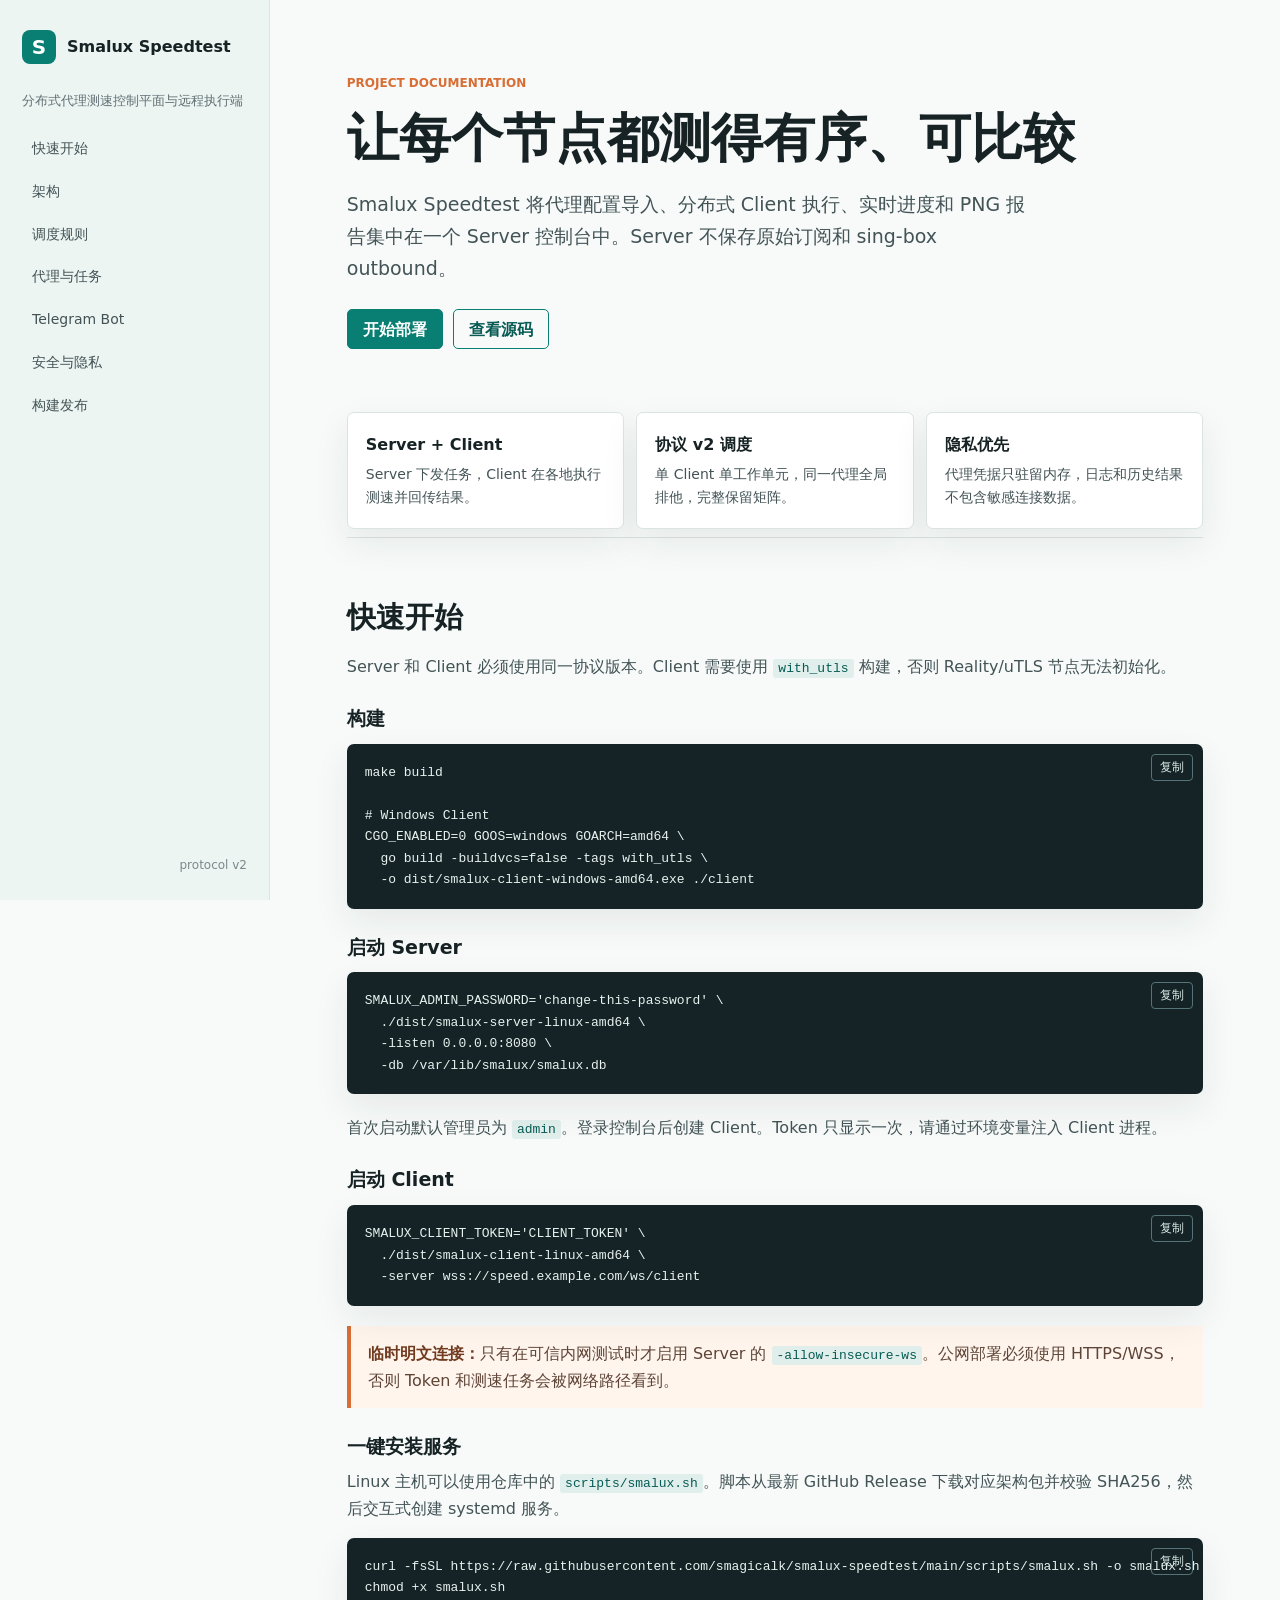
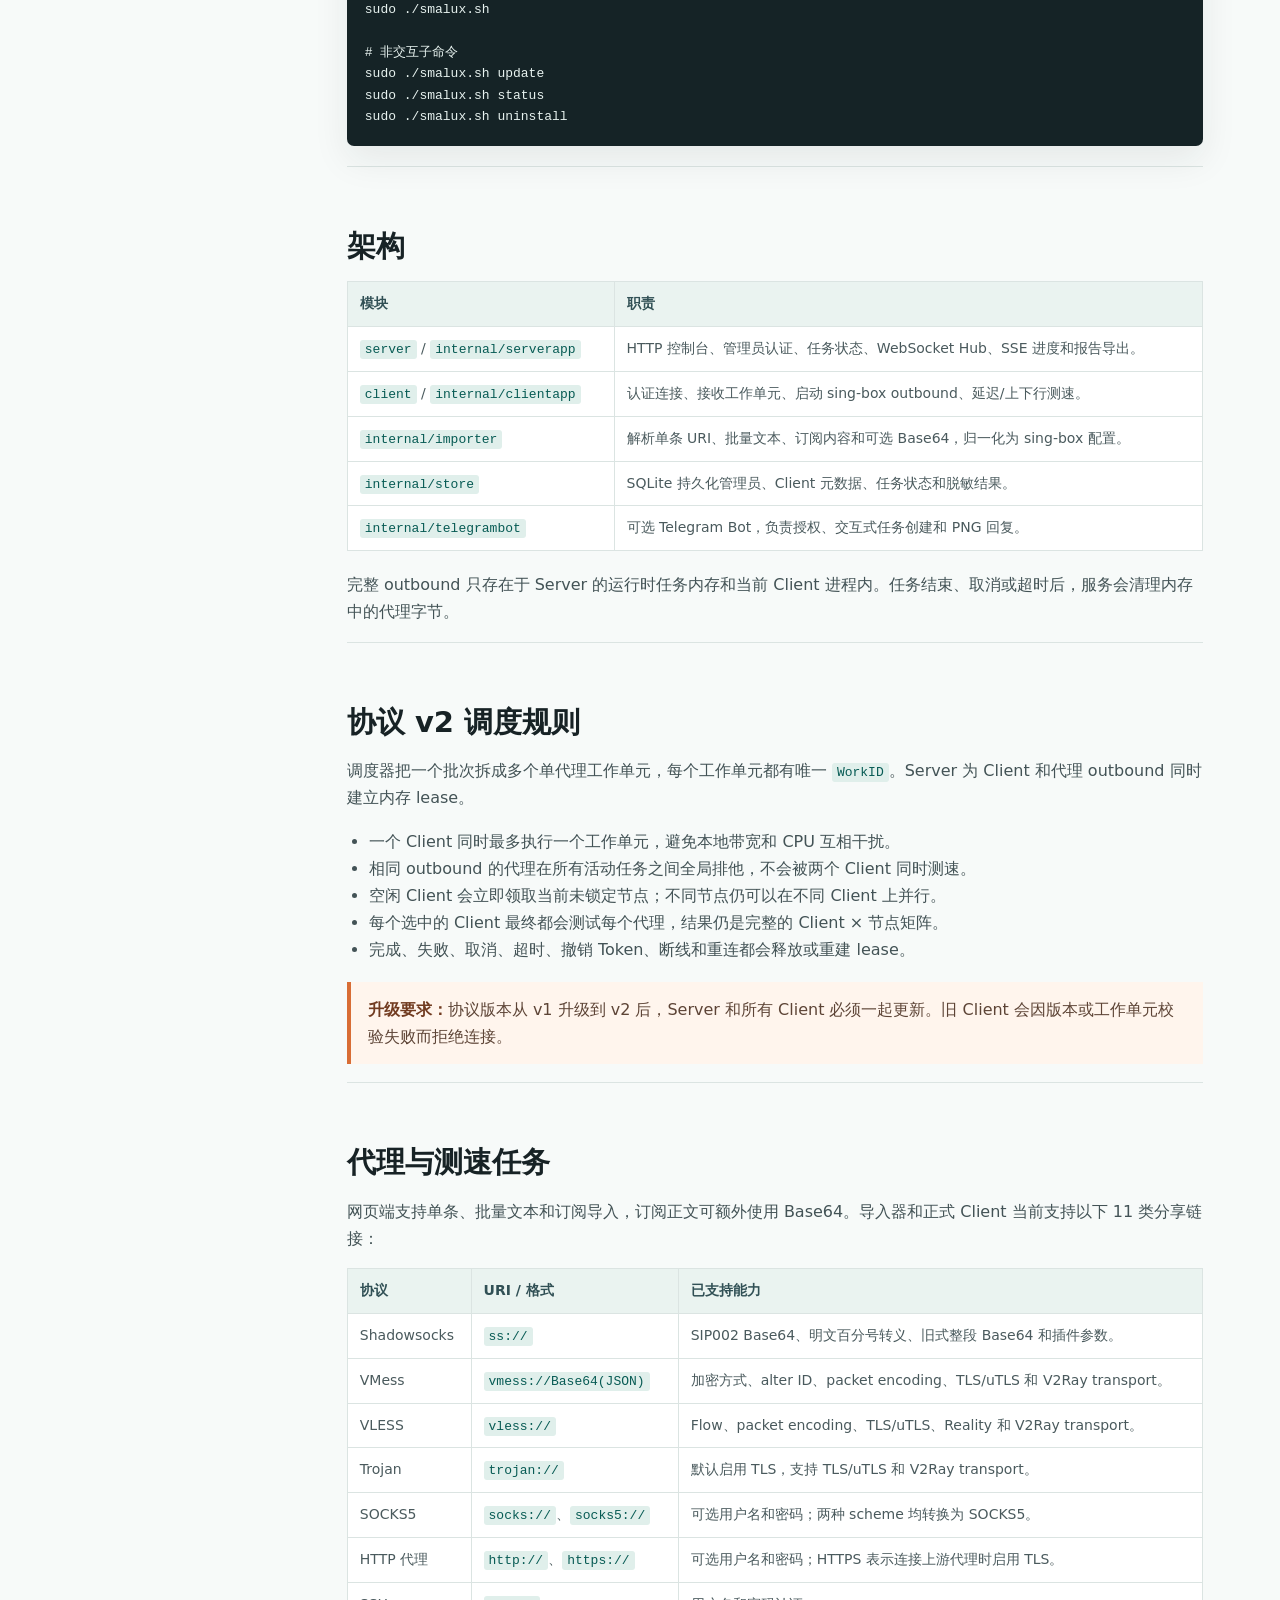
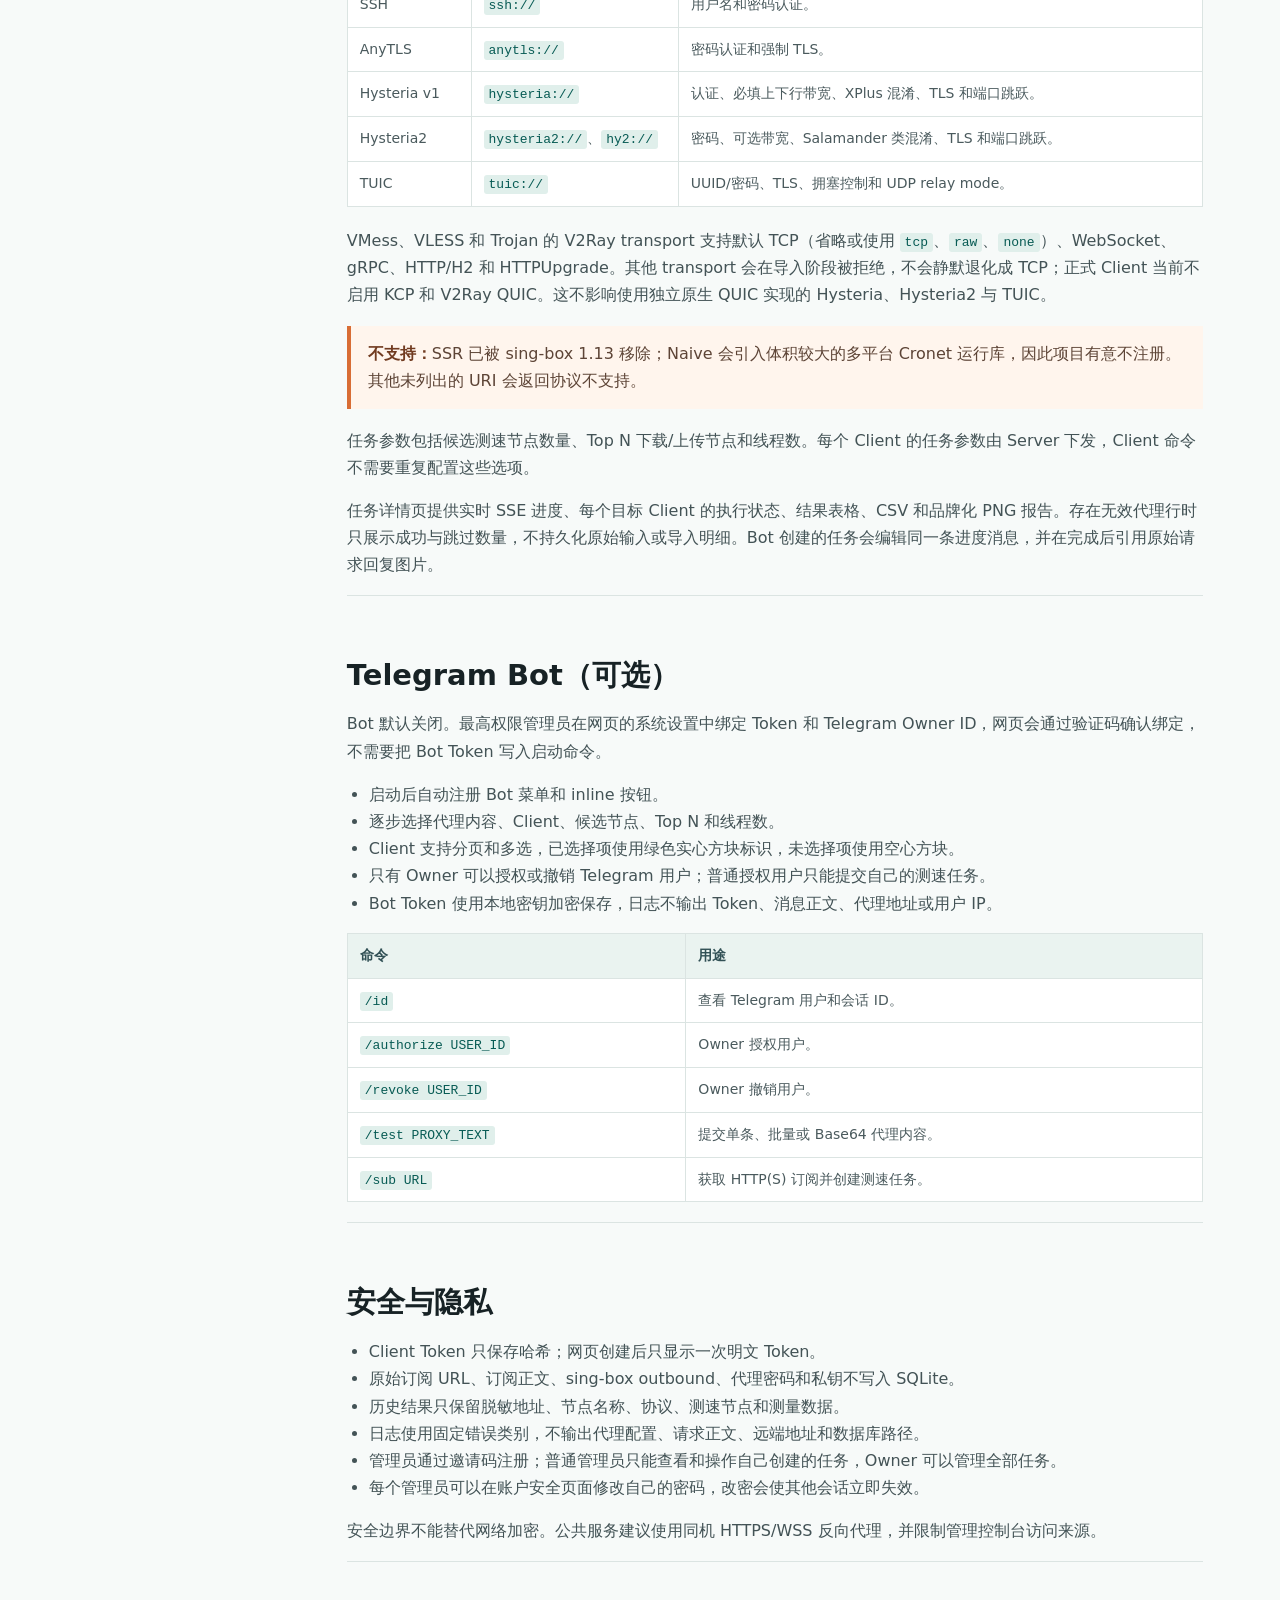
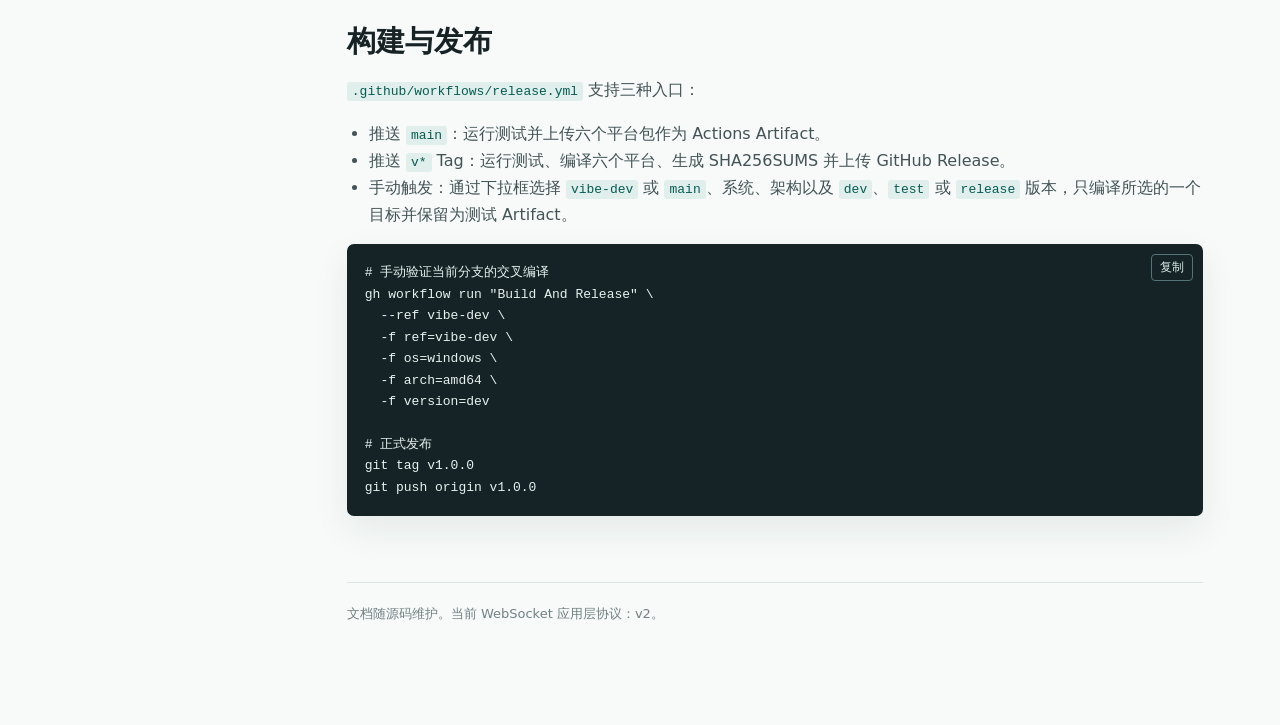
==== commit 77809f66: "feat: improve dashboard task operations" ====
--- a/docs/index.html
+++ b/docs/index.html
@@ -181,7 +181,7 @@
         <p>VMess、VLESS 和 Trojan 的 V2Ray transport 支持默认 TCP（省略或使用 <code>tcp</code>、<code>raw</code>、<code>none</code>）、WebSocket、gRPC、HTTP/H2 和 HTTPUpgrade。其他 transport 会在导入阶段被拒绝，不会静默退化成 TCP；正式 Client 当前不启用 KCP 和 V2Ray QUIC。这不影响使用独立原生 QUIC 实现的 Hysteria、Hysteria2 与 TUIC。</p>
         <div class="callout"><strong>不支持：</strong>SSR 已被 sing-box 1.13 移除；Naive 会引入体积较大的多平台 Cronet 运行库，因此项目有意不注册。其他未列出的 URI 会返回协议不支持。</div>
         <p>任务参数包括候选测速节点数量、Top N 下载/上传节点和线程数。每个 Client 的任务参数由 Server 下发，Client 命令不需要重复配置这些选项。</p>
-        <p>任务详情页提供实时 SSE 进度、结果表格、CSV 和品牌化 PNG 报告。Bot 创建的任务会编辑同一条进度消息，并在完成后引用原始请求回复图片。</p>
+        <p>任务详情页提供实时 SSE 进度、每个目标 Client 的执行状态、结果表格、CSV 和品牌化 PNG 报告。存在无效代理行时只展示成功与跳过数量，不持久化原始输入或导入明细。Bot 创建的任务会编辑同一条进度消息，并在完成后引用原始请求回复图片。</p>
       </section>
 
       <section id="bot">
@@ -213,7 +213,8 @@
           <li>原始订阅 URL、订阅正文、sing-box outbound、代理密码和私钥不写入 SQLite。</li>
           <li>历史结果只保留脱敏地址、节点名称、协议、测速节点和测量数据。</li>
           <li>日志使用固定错误类别，不输出代理配置、请求正文、远端地址和数据库路径。</li>
-          <li>管理员通过邀请码注册；每个管理员可以在账户安全页面修改自己的密码，改密会使其他会话立即失效。</li>
+          <li>管理员通过邀请码注册；普通管理员只能查看和操作自己创建的任务，Owner 可以管理全部任务。</li>
+          <li>每个管理员可以在账户安全页面修改自己的密码，改密会使其他会话立即失效。</li>
         </ul>
         <p>安全边界不能替代网络加密。公共服务建议使用同机 HTTPS/WSS 反向代理，并限制管理控制台访问来源。</p>
       </section>
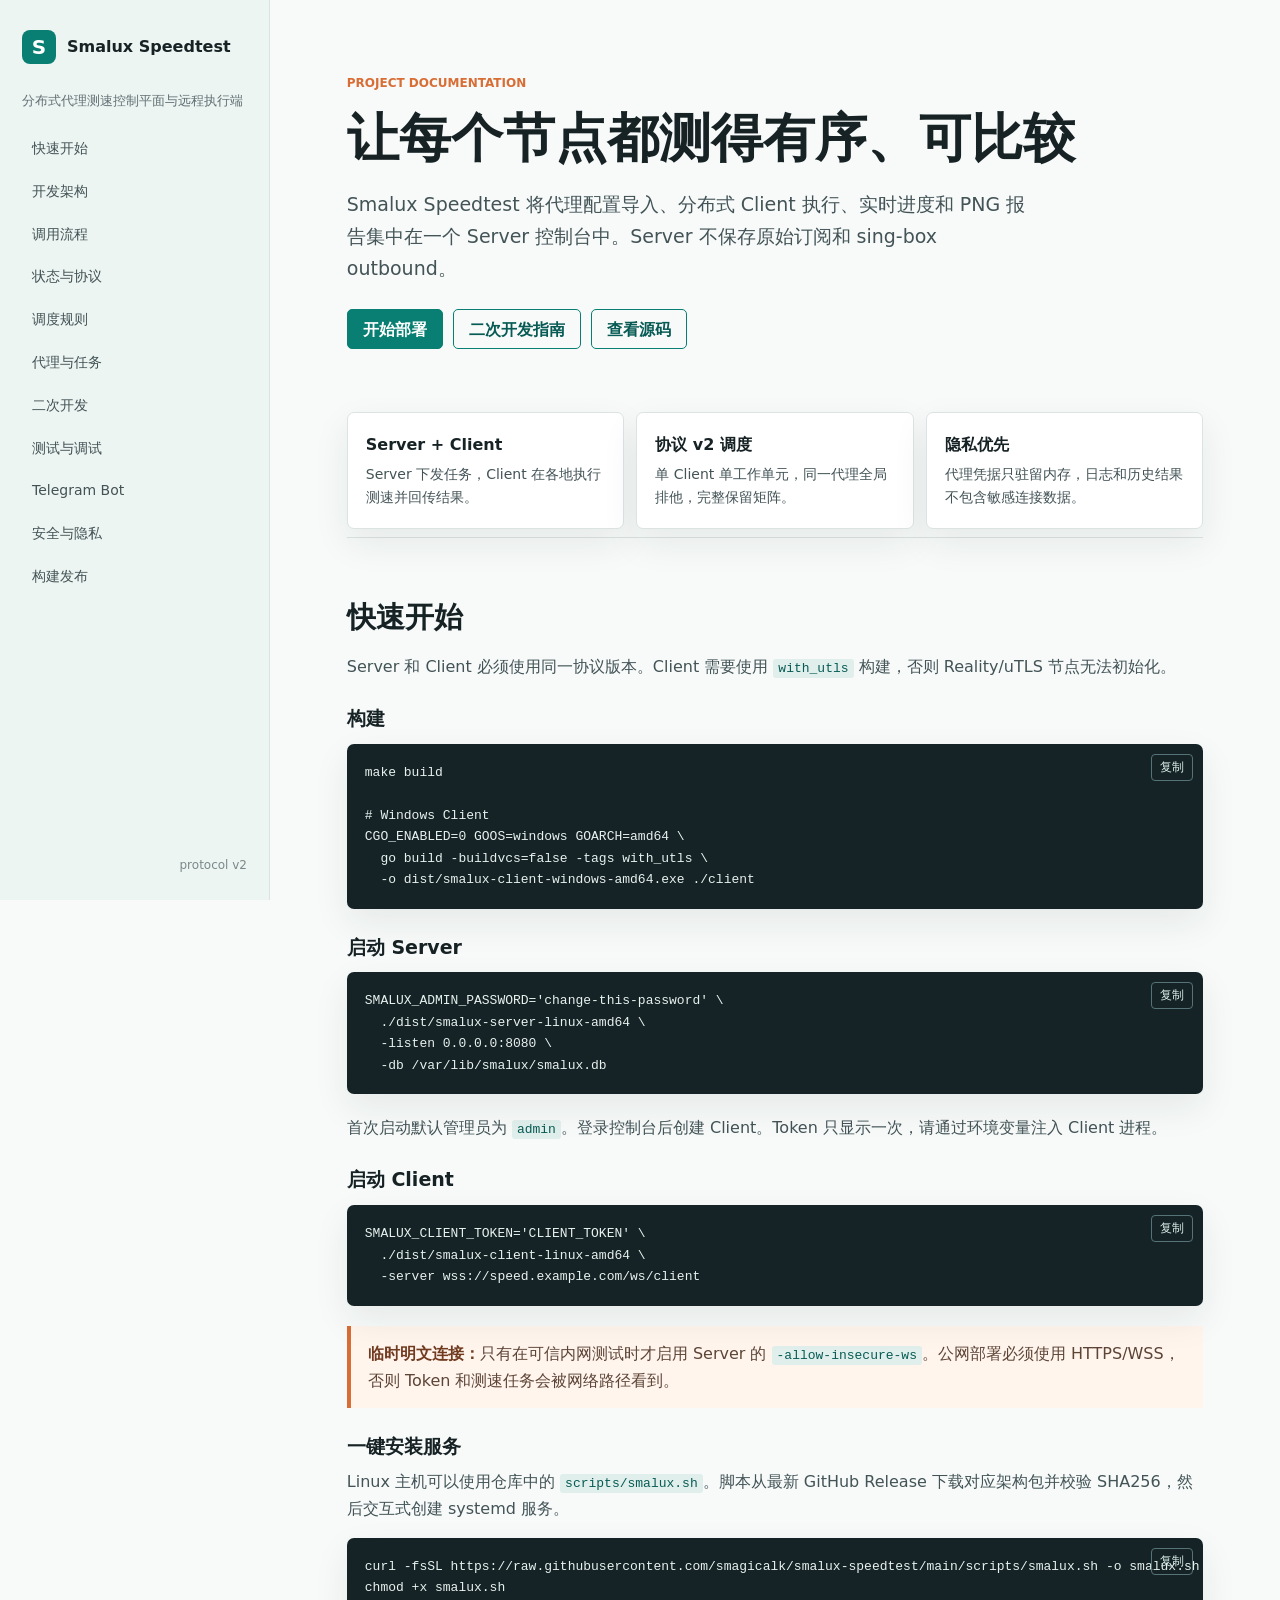
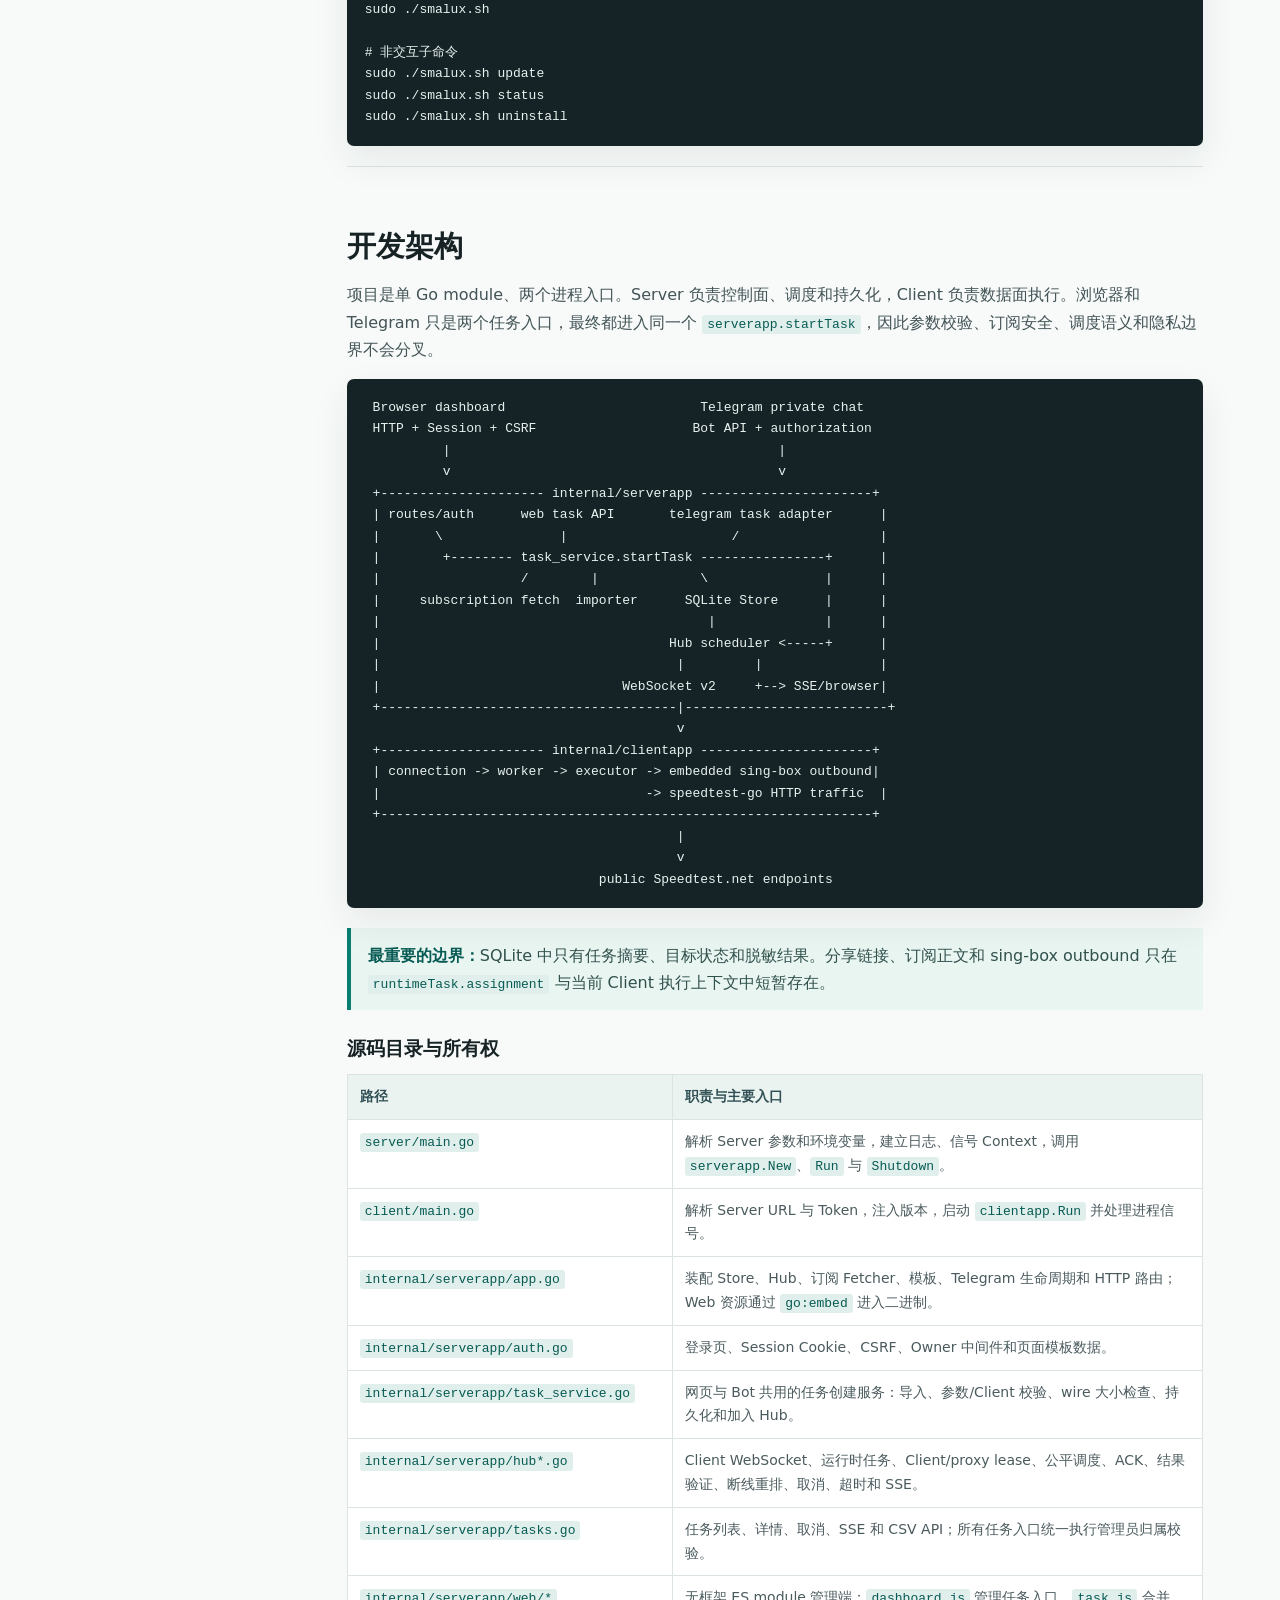
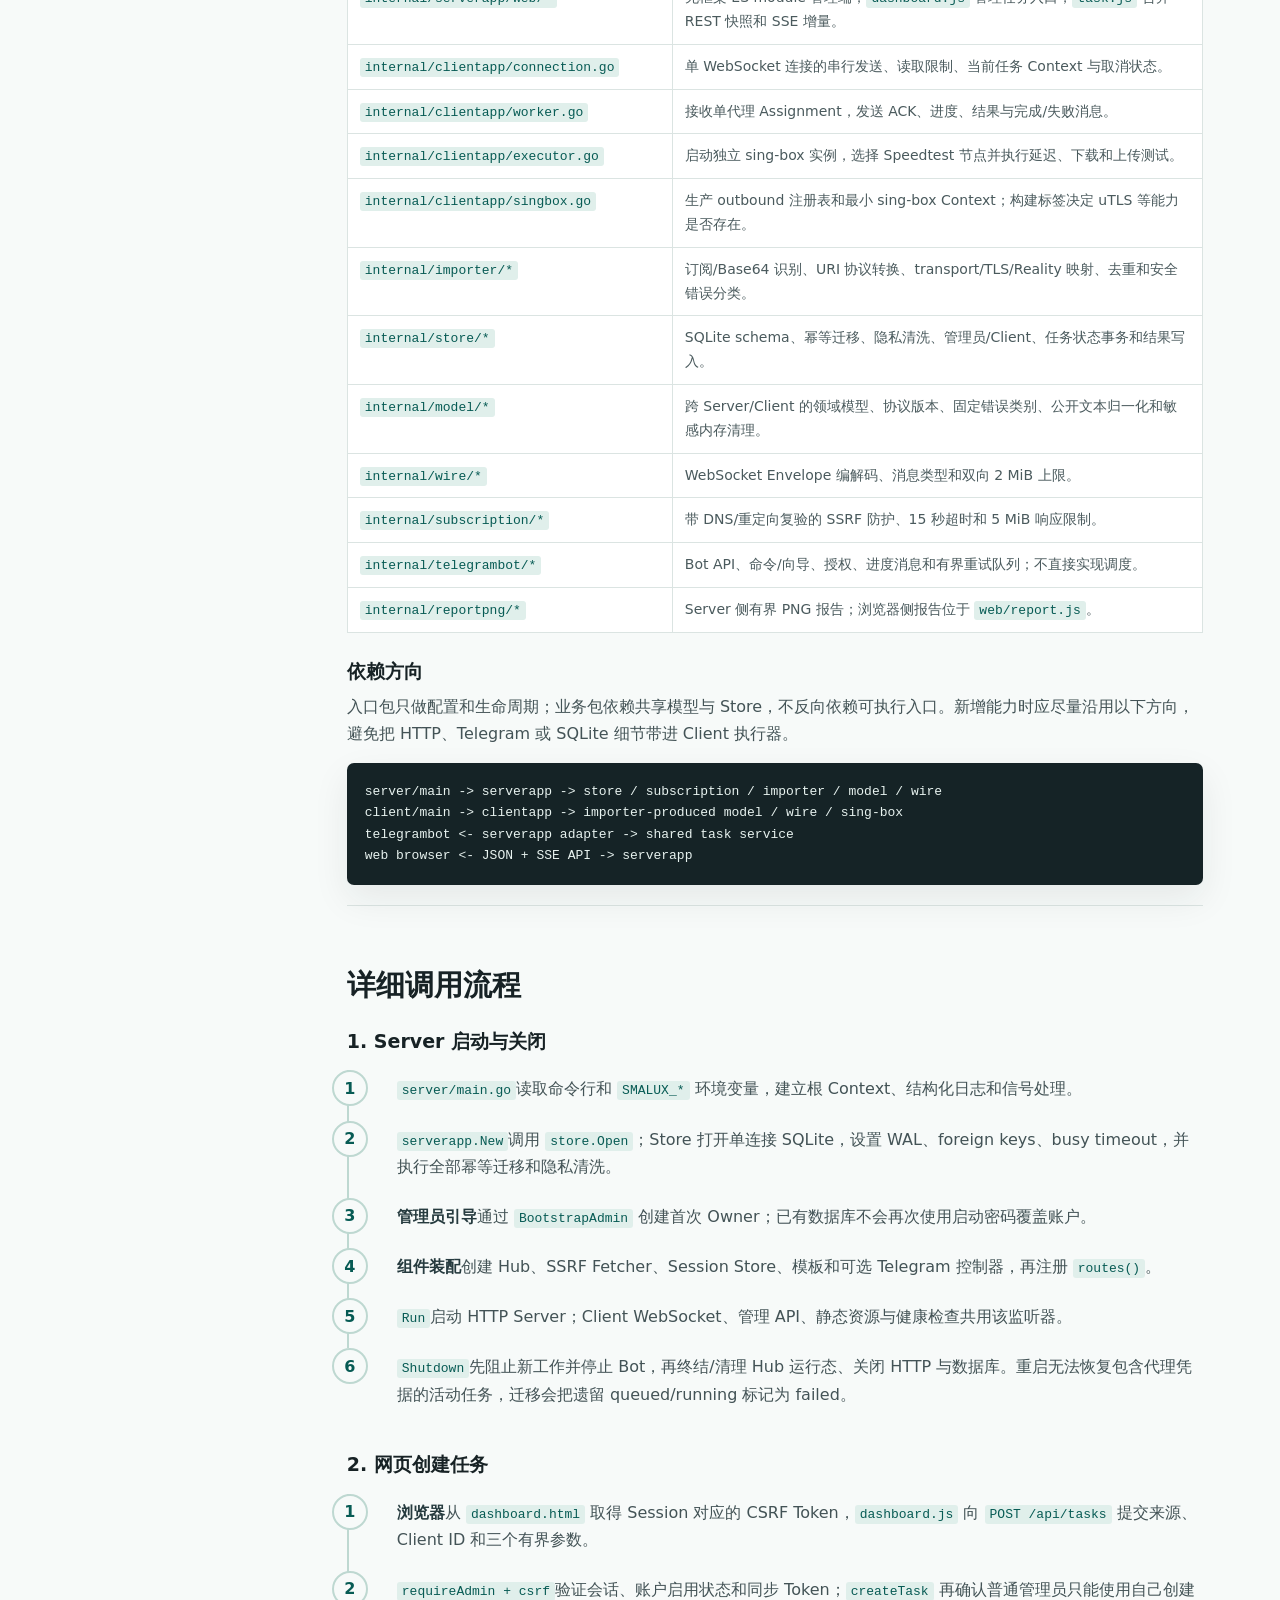
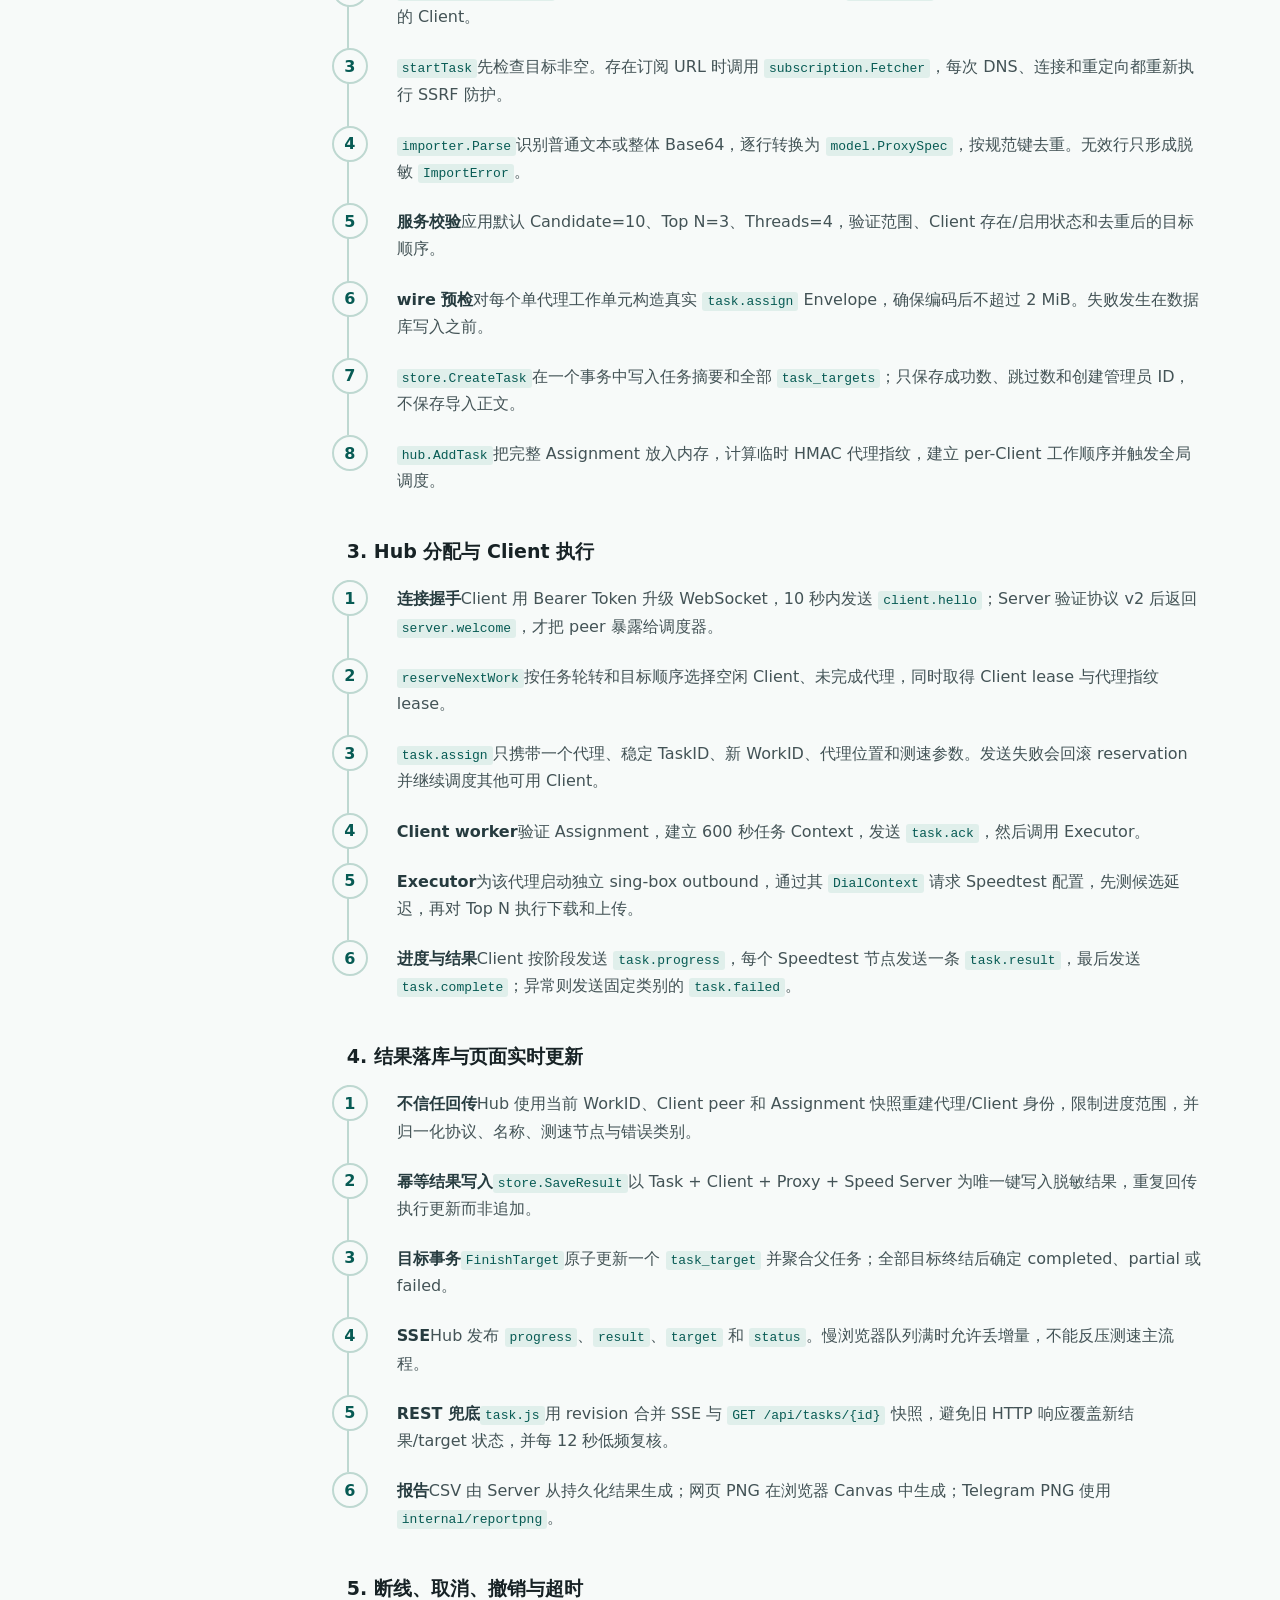
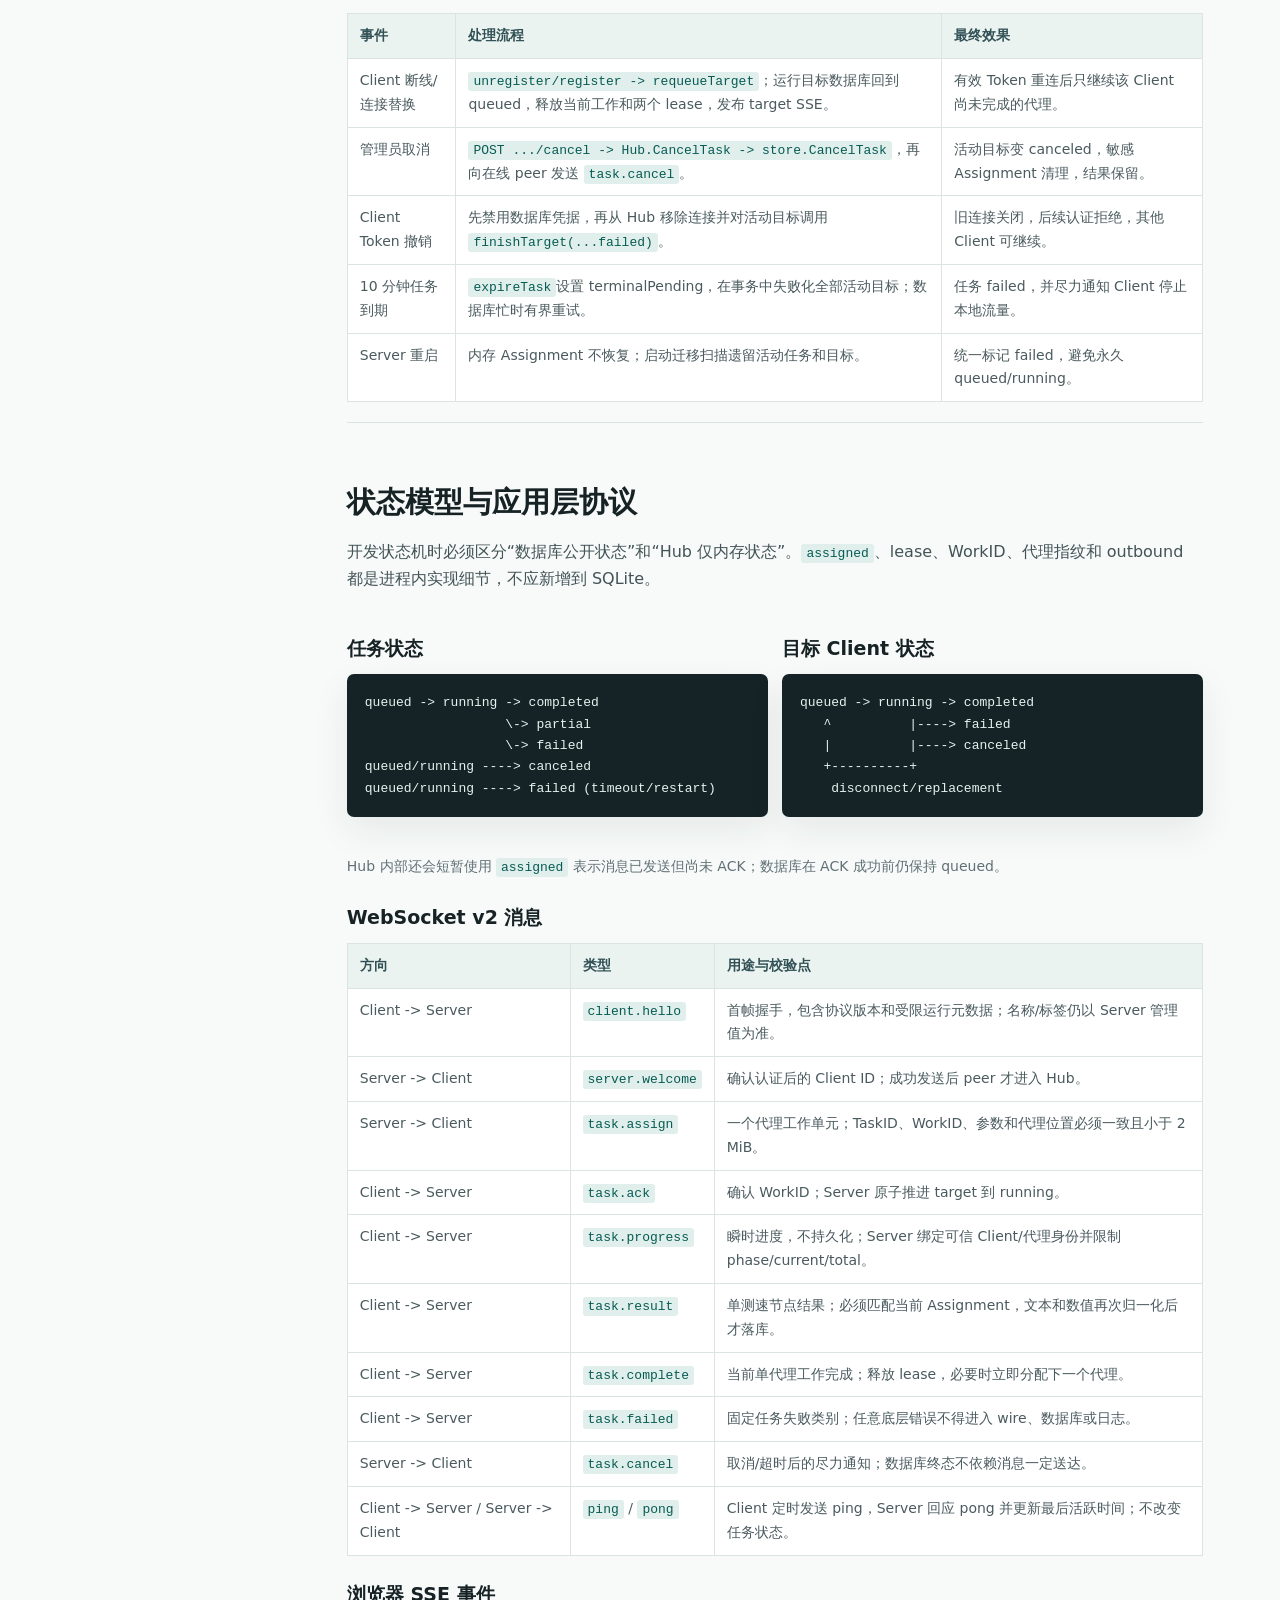
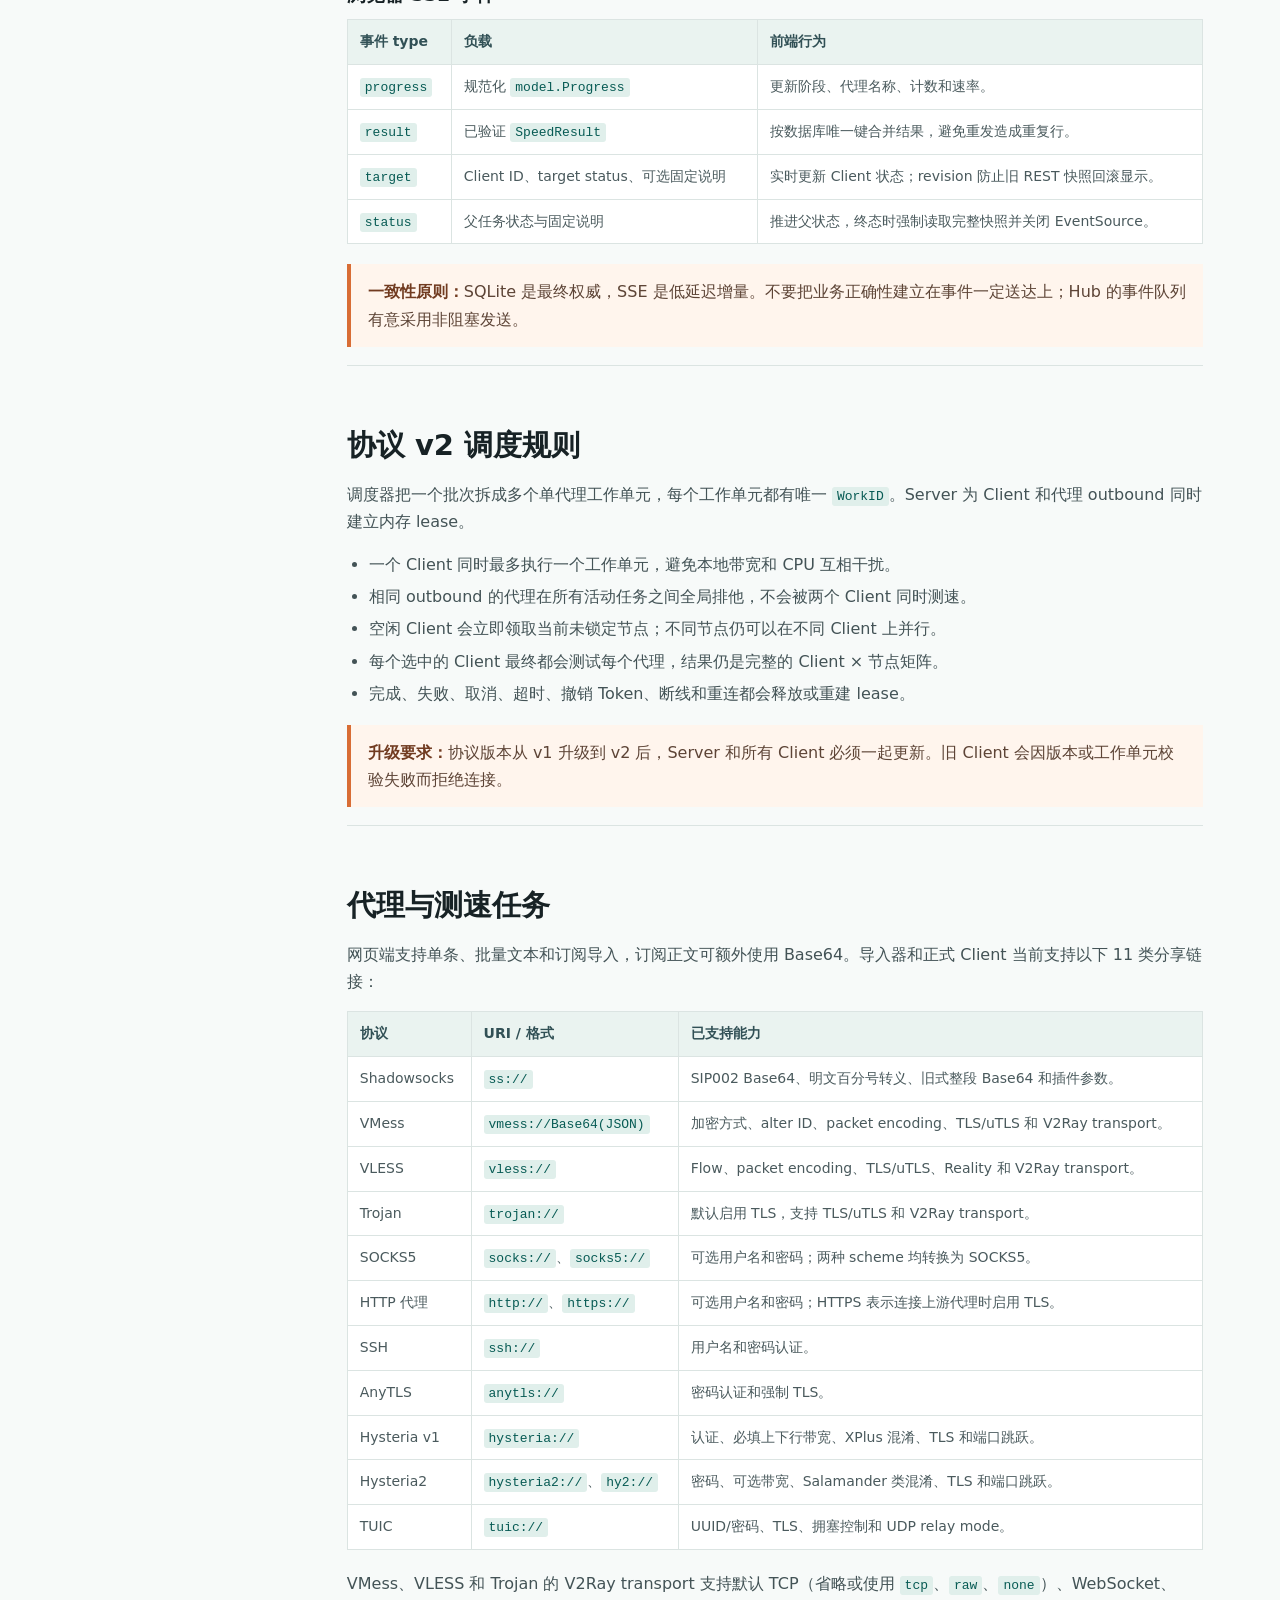
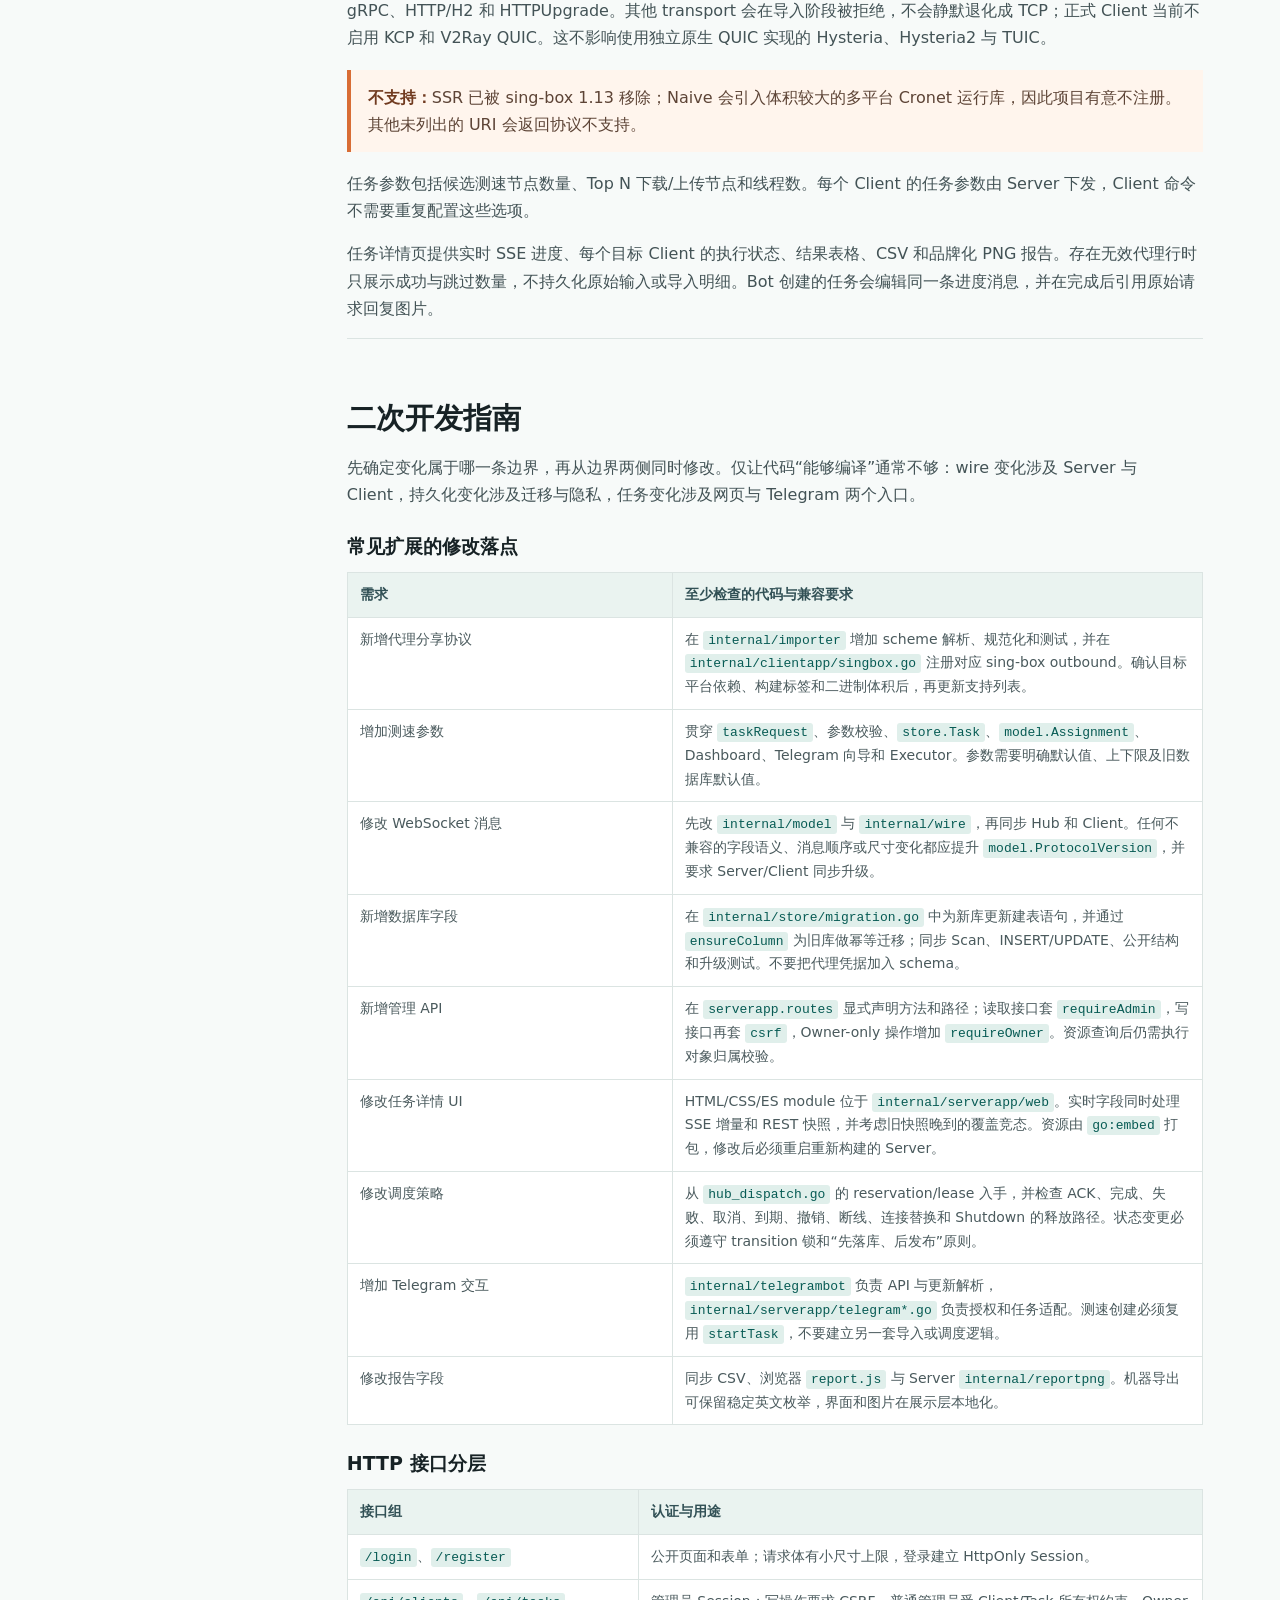
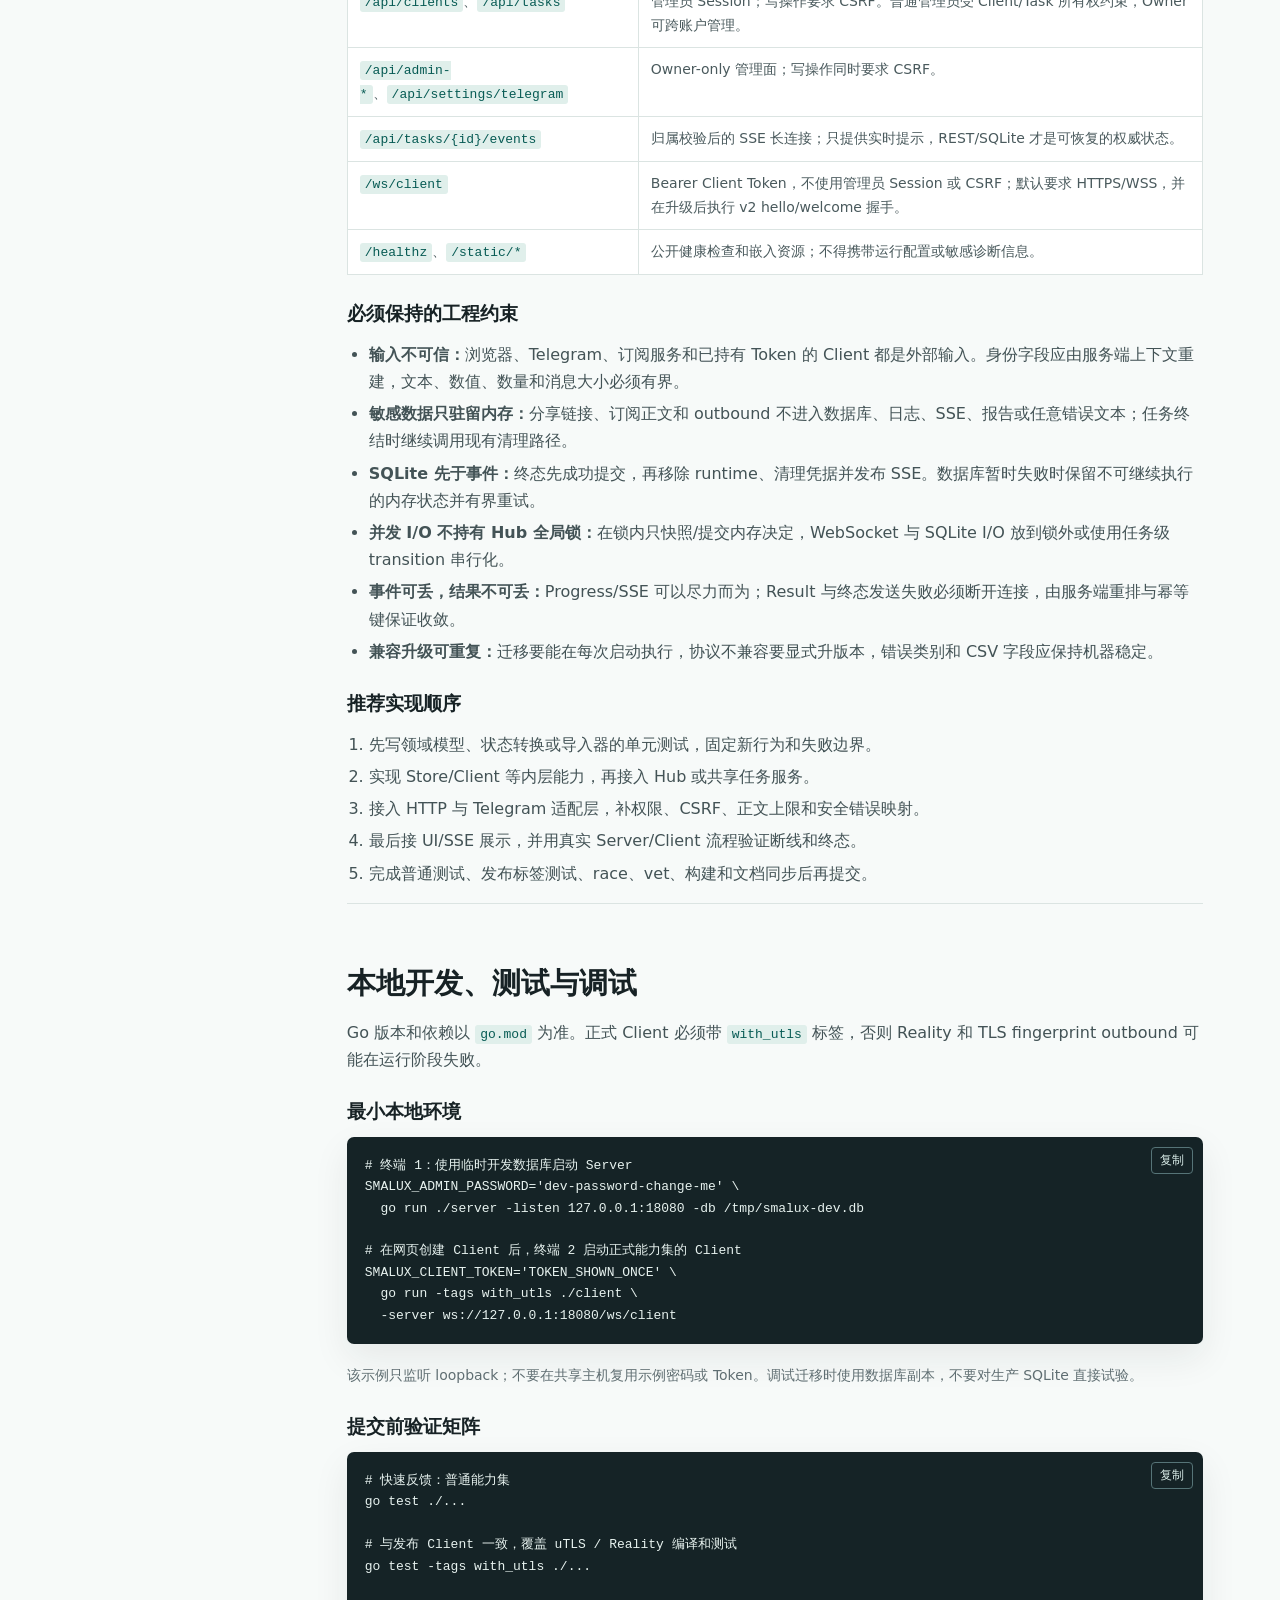
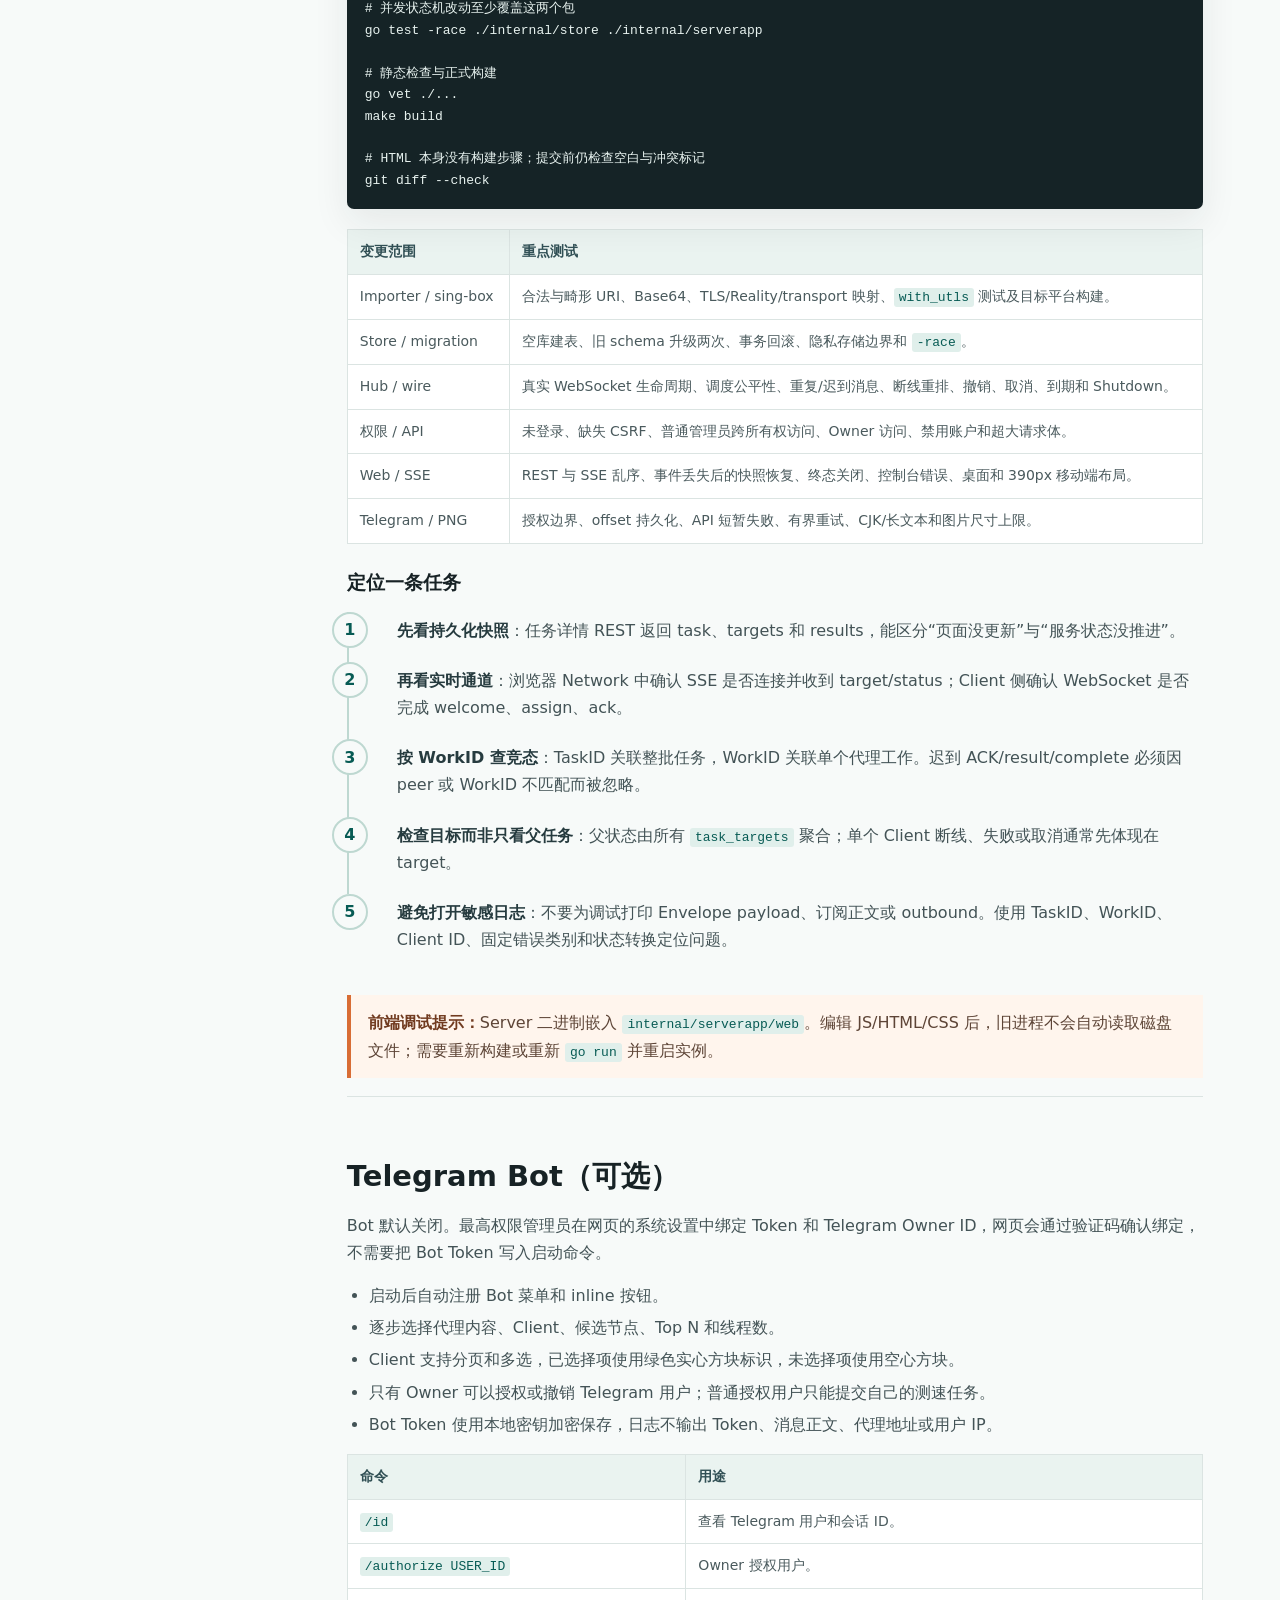
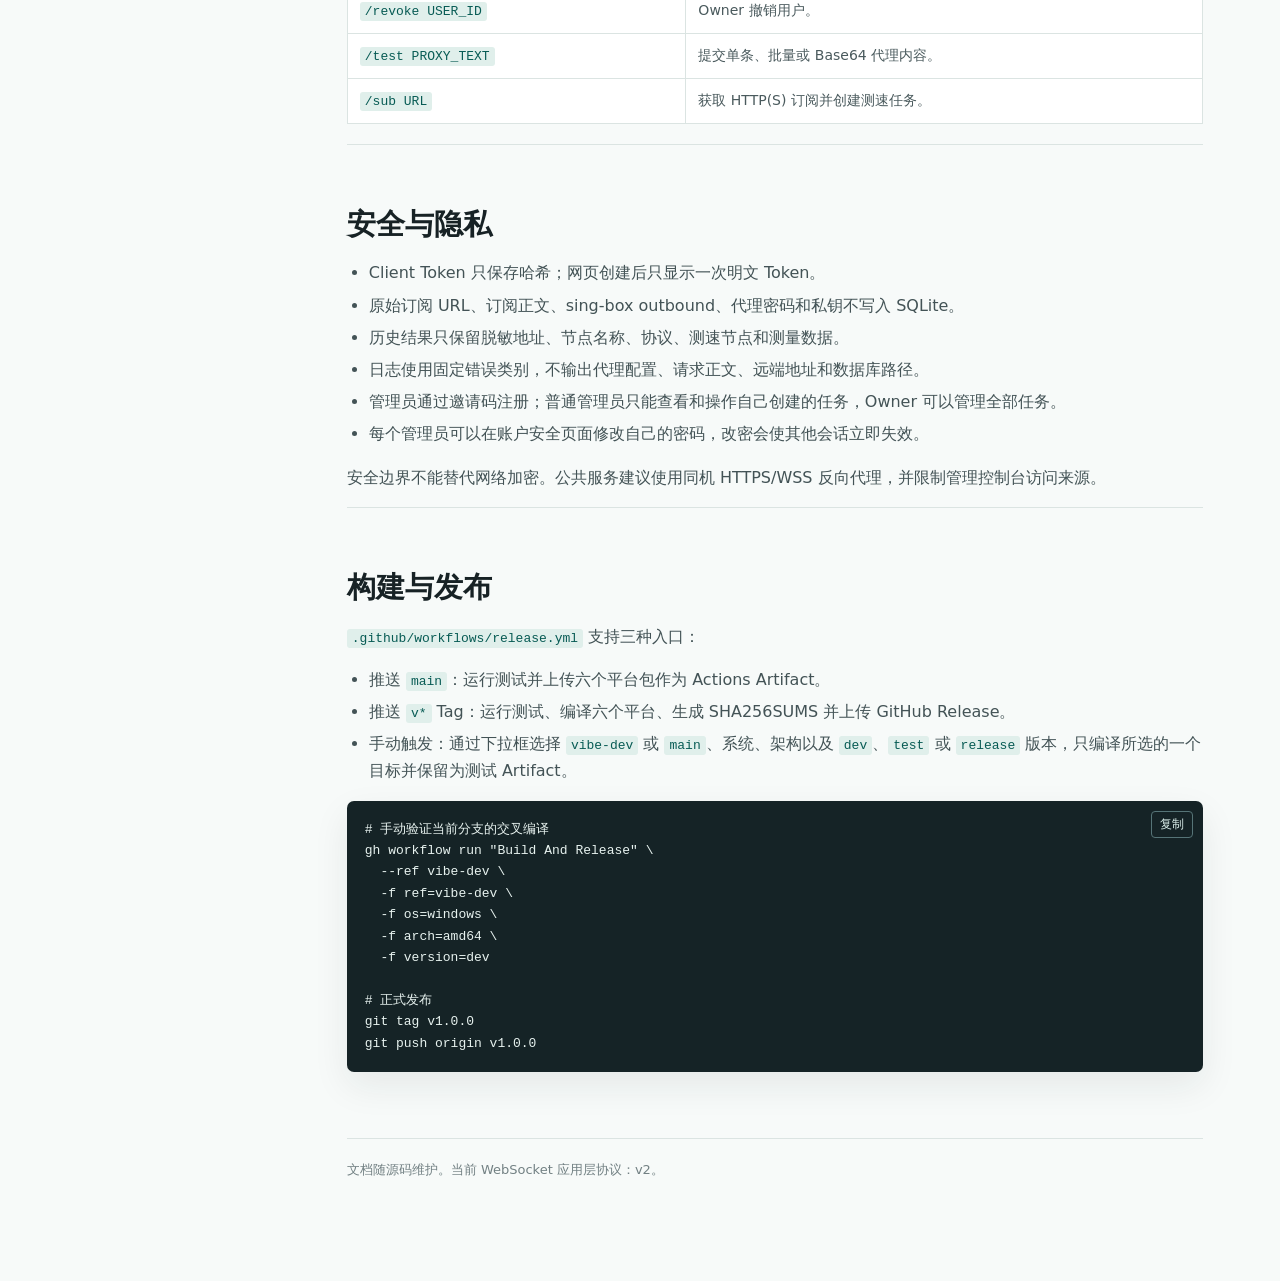
==== commit e1d6da48: "docs: add developer architecture guide" ====
--- a/docs/index.html
+++ b/docs/index.html
@@ -3,7 +3,7 @@
 <head>
   <meta charset="utf-8">
   <meta name="viewport" content="width=device-width, initial-scale=1">
-  <meta name="description" content="Smalux Speedtest 分布式代理测速项目文档">
+  <meta name="description" content="Smalux Speedtest 分布式代理测速项目文档、开发架构与二次开发指南">
   <title>Smalux Speedtest · 文档</title>
   <style>
     :root { --ink:#172225; --muted:#617074; --line:#dbe4e2; --paper:#f7faf9; --panel:#fff; --teal:#087f72; --teal-dark:#075b54; --orange:#d86d35; --code:#152326; --shadow:0 14px 36px rgba(23,34,37,.08); }
@@ -33,6 +33,7 @@
     .button { display:inline-flex; align-items:center; min-height:40px; padding:0 15px; border:1px solid var(--teal); border-radius:5px; color:#fff; background:var(--teal); font-weight:700; text-decoration:none; }
     .button.secondary { color:var(--teal-dark); background:transparent; }
     .grid { display:grid; grid-template-columns:repeat(3, minmax(0, 1fr)); gap:12px; margin:28px 0 8px; }
+    .two-column { display:grid; grid-template-columns:repeat(2, minmax(0, 1fr)); gap:14px; margin:18px 0; }
     .card { padding:18px; border:1px solid var(--line); border-radius:7px; background:var(--panel); box-shadow:var(--shadow); }
     .card strong { display:block; margin-bottom:4px; }
     .card p { margin:0; font-size:14px; }
@@ -48,7 +49,17 @@
     th, td { padding:10px 12px; border:1px solid var(--line); text-align:left; vertical-align:top; }
     th { color:#315055; background:#eaf3f0; font-size:14px; }
     td { color:#4a5a5d; font-size:14px; }
-    ul { padding-left:22px; color:#435356; }
+    ul, ol { padding-left:22px; color:#435356; }
+    li + li { margin-top:5px; }
+    .sequence { counter-reset:step; margin:18px 0 24px; padding:0; list-style:none; }
+    .sequence li { position:relative; min-height:48px; margin:0; padding:5px 0 18px 48px; border-left:2px solid #bed8d1; }
+    .sequence li:last-child { border-left-color:transparent; }
+    .sequence li::before { counter-increment:step; content:counter(step); position:absolute; top:0; left:-17px; display:grid; width:32px; height:32px; place-items:center; border:2px solid #bed8d1; border-radius:50%; color:var(--teal-dark); background:var(--paper); font-weight:800; }
+    .sequence strong { color:#263b3f; }
+    .file-map td:first-child { width:38%; white-space:nowrap; }
+    .invariant { margin:18px 0; padding:14px 17px; border-left:4px solid var(--teal); background:#e9f5f1; color:#31514d; }
+    .invariant strong { color:var(--teal-dark); }
+    .small { color:var(--muted); font-size:14px; }
     footer { margin-top:66px; padding-top:20px; border-top:1px solid var(--line); color:#728083; font-size:13px; }
     @media (max-width:800px) {
       .shell { display:block; }
@@ -59,6 +70,9 @@
       .version { display:none; }
       main { padding:42px 20px 70px; }
       .grid { grid-template-columns:1fr; }
+      .two-column { grid-template-columns:1fr; }
+      table { display:block; overflow-x:auto; }
+      .file-map td:first-child { width:auto; white-space:normal; }
       h1 { font-size:38px; }
       h2 { padding-top:42px; }
     }
@@ -71,9 +85,13 @@
       <p class="tagline">分布式代理测速控制平面与远程执行端</p>
       <nav class="nav" aria-label="文档导航">
         <a href="#quick-start">快速开始</a>
-        <a href="#architecture">架构</a>
+        <a href="#architecture">开发架构</a>
+        <a href="#call-flow">调用流程</a>
+        <a href="#state-model">状态与协议</a>
         <a href="#scheduler">调度规则</a>
         <a href="#proxies">代理与任务</a>
+        <a href="#extension">二次开发</a>
+        <a href="#testing">测试与调试</a>
         <a href="#bot">Telegram Bot</a>
         <a href="#security">安全与隐私</a>
         <a href="#release">构建发布</a>
@@ -88,6 +106,7 @@
         <p class="lead">Smalux Speedtest 将代理配置导入、分布式 Client 执行、实时进度和 PNG 报告集中在一个 Server 控制台中。Server 不保存原始订阅和 sing-box outbound。</p>
         <div class="hero-actions">
           <a class="button" href="#quick-start">开始部署</a>
+          <a class="button secondary" href="#architecture">二次开发指南</a>
           <a class="button secondary" href="https://github.com/smagicalk/smalux-speedtest">查看源码</a>
         </div>
       </header>
@@ -132,18 +151,177 @@
       </section>
 
       <section id="architecture">
-        <h2>架构</h2>
-        <table>
-          <thead><tr><th>模块</th><th>职责</th></tr></thead>
-          <tbody>
-            <tr><td><code>server</code> / <code>internal/serverapp</code></td><td>HTTP 控制台、管理员认证、任务状态、WebSocket Hub、SSE 进度和报告导出。</td></tr>
-            <tr><td><code>client</code> / <code>internal/clientapp</code></td><td>认证连接、接收工作单元、启动 sing-box outbound、延迟/上下行测速。</td></tr>
-            <tr><td><code>internal/importer</code></td><td>解析单条 URI、批量文本、订阅内容和可选 Base64，归一化为 sing-box 配置。</td></tr>
-            <tr><td><code>internal/store</code></td><td>SQLite 持久化管理员、Client 元数据、任务状态和脱敏结果。</td></tr>
-            <tr><td><code>internal/telegrambot</code></td><td>可选 Telegram Bot，负责授权、交互式任务创建和 PNG 回复。</td></tr>
-          </tbody>
-        </table>
-        <p>完整 outbound 只存在于 Server 的运行时任务内存和当前 Client 进程内。任务结束、取消或超时后，服务会清理内存中的代理字节。</p>
+        <h2>开发架构</h2>
+        <p>项目是单 Go module、两个进程入口。Server 负责控制面、调度和持久化，Client 负责数据面执行。浏览器和 Telegram 只是两个任务入口，最终都进入同一个 <code>serverapp.startTask</code>，因此参数校验、订阅安全、调度语义和隐私边界不会分叉。</p>
+        <pre><code> Browser dashboard                         Telegram private chat
+ HTTP + Session + CSRF                    Bot API + authorization
+          |                                          |
+          v                                          v
+ +--------------------- internal/serverapp ----------------------+
+ | routes/auth      web task API       telegram task adapter      |
+ |       \               |                     /                  |
+ |        +-------- task_service.startTask ----------------+      |
+ |                  /        |             \               |      |
+ |     subscription fetch  importer      SQLite Store      |      |
+ |                                          |              |      |
+ |                                     Hub scheduler <-----+      |
+ |                                      |         |               |
+ |                               WebSocket v2     +--> SSE/browser|
+ +--------------------------------------|--------------------------+
+                                        v
+ +--------------------- internal/clientapp ----------------------+
+ | connection -> worker -> executor -> embedded sing-box outbound|
+ |                                  -> speedtest-go HTTP traffic  |
+ +---------------------------------------------------------------+
+                                        |
+                                        v
+                              public Speedtest.net endpoints</code></pre>
+        <div class="invariant"><strong>最重要的边界：</strong>SQLite 中只有任务摘要、目标状态和脱敏结果。分享链接、订阅正文和 sing-box outbound 只在 <code>runtimeTask.assignment</code> 与当前 Client 执行上下文中短暂存在。</div>
+
+        <h3>源码目录与所有权</h3>
+        <table class="file-map">
+          <thead><tr><th>路径</th><th>职责与主要入口</th></tr></thead>
+          <tbody>
+            <tr><td><code>server/main.go</code></td><td>解析 Server 参数和环境变量，建立日志、信号 Context，调用 <code>serverapp.New</code>、<code>Run</code> 与 <code>Shutdown</code>。</td></tr>
+            <tr><td><code>client/main.go</code></td><td>解析 Server URL 与 Token，注入版本，启动 <code>clientapp.Run</code> 并处理进程信号。</td></tr>
+            <tr><td><code>internal/serverapp/app.go</code></td><td>装配 Store、Hub、订阅 Fetcher、模板、Telegram 生命周期和 HTTP 路由；Web 资源通过 <code>go:embed</code> 进入二进制。</td></tr>
+            <tr><td><code>internal/serverapp/auth.go</code></td><td>登录页、Session Cookie、CSRF、Owner 中间件和页面模板数据。</td></tr>
+            <tr><td><code>internal/serverapp/task_service.go</code></td><td>网页与 Bot 共用的任务创建服务：导入、参数/Client 校验、wire 大小检查、持久化和加入 Hub。</td></tr>
+            <tr><td><code>internal/serverapp/hub*.go</code></td><td>Client WebSocket、运行时任务、Client/proxy lease、公平调度、ACK、结果验证、断线重排、取消、超时和 SSE。</td></tr>
+            <tr><td><code>internal/serverapp/tasks.go</code></td><td>任务列表、详情、取消、SSE 和 CSV API；所有任务入口统一执行管理员归属校验。</td></tr>
+            <tr><td><code>internal/serverapp/web/*</code></td><td>无框架 ES module 管理端；<code>dashboard.js</code> 管理任务入口，<code>task.js</code> 合并 REST 快照和 SSE 增量。</td></tr>
+            <tr><td><code>internal/clientapp/connection.go</code></td><td>单 WebSocket 连接的串行发送、读取限制、当前任务 Context 与取消状态。</td></tr>
+            <tr><td><code>internal/clientapp/worker.go</code></td><td>接收单代理 Assignment，发送 ACK、进度、结果与完成/失败消息。</td></tr>
+            <tr><td><code>internal/clientapp/executor.go</code></td><td>启动独立 sing-box 实例，选择 Speedtest 节点并执行延迟、下载和上传测试。</td></tr>
+            <tr><td><code>internal/clientapp/singbox.go</code></td><td>生产 outbound 注册表和最小 sing-box Context；构建标签决定 uTLS 等能力是否存在。</td></tr>
+            <tr><td><code>internal/importer/*</code></td><td>订阅/Base64 识别、URI 协议转换、transport/TLS/Reality 映射、去重和安全错误分类。</td></tr>
+            <tr><td><code>internal/store/*</code></td><td>SQLite schema、幂等迁移、隐私清洗、管理员/Client、任务状态事务和结果写入。</td></tr>
+            <tr><td><code>internal/model/*</code></td><td>跨 Server/Client 的领域模型、协议版本、固定错误类别、公开文本归一化和敏感内存清理。</td></tr>
+            <tr><td><code>internal/wire/*</code></td><td>WebSocket Envelope 编解码、消息类型和双向 2 MiB 上限。</td></tr>
+            <tr><td><code>internal/subscription/*</code></td><td>带 DNS/重定向复验的 SSRF 防护、15 秒超时和 5 MiB 响应限制。</td></tr>
+            <tr><td><code>internal/telegrambot/*</code></td><td>Bot API、命令/向导、授权、进度消息和有界重试队列；不直接实现调度。</td></tr>
+            <tr><td><code>internal/reportpng/*</code></td><td>Server 侧有界 PNG 报告；浏览器侧报告位于 <code>web/report.js</code>。</td></tr>
+          </tbody>
+        </table>
+
+        <h3>依赖方向</h3>
+        <p>入口包只做配置和生命周期；业务包依赖共享模型与 Store，不反向依赖可执行入口。新增能力时应尽量沿用以下方向，避免把 HTTP、Telegram 或 SQLite 细节带进 Client 执行器。</p>
+        <pre><code>server/main -> serverapp -> store / subscription / importer / model / wire
+client/main -> clientapp -> importer-produced model / wire / sing-box
+telegrambot <- serverapp adapter -> shared task service
+web browser <- JSON + SSE API -> serverapp</code></pre>
+      </section>
+
+      <section id="call-flow">
+        <h2>详细调用流程</h2>
+
+        <h3>1. Server 启动与关闭</h3>
+        <ol class="sequence">
+          <li><strong><code>server/main.go</code></strong>读取命令行和 <code>SMALUX_*</code> 环境变量，建立根 Context、结构化日志和信号处理。</li>
+          <li><strong><code>serverapp.New</code></strong>调用 <code>store.Open</code>；Store 打开单连接 SQLite，设置 WAL、foreign keys、busy timeout，并执行全部幂等迁移和隐私清洗。</li>
+          <li><strong>管理员引导</strong>通过 <code>BootstrapAdmin</code> 创建首次 Owner；已有数据库不会再次使用启动密码覆盖账户。</li>
+          <li><strong>组件装配</strong>创建 Hub、SSRF Fetcher、Session Store、模板和可选 Telegram 控制器，再注册 <code>routes()</code>。</li>
+          <li><strong><code>Run</code></strong>启动 HTTP Server；Client WebSocket、管理 API、静态资源与健康检查共用该监听器。</li>
+          <li><strong><code>Shutdown</code></strong>先阻止新工作并停止 Bot，再终结/清理 Hub 运行态、关闭 HTTP 与数据库。重启无法恢复包含代理凭据的活动任务，迁移会把遗留 queued/running 标记为 failed。</li>
+        </ol>
+
+        <h3>2. 网页创建任务</h3>
+        <ol class="sequence">
+          <li><strong>浏览器</strong>从 <code>dashboard.html</code> 取得 Session 对应的 CSRF Token，<code>dashboard.js</code> 向 <code>POST /api/tasks</code> 提交来源、Client ID 和三个有界参数。</li>
+          <li><strong><code>requireAdmin + csrf</code></strong>验证会话、账户启用状态和同步 Token；<code>createTask</code> 再确认普通管理员只能使用自己创建的 Client。</li>
+          <li><strong><code>startTask</code></strong>先检查目标非空。存在订阅 URL 时调用 <code>subscription.Fetcher</code>，每次 DNS、连接和重定向都重新执行 SSRF 防护。</li>
+          <li><strong><code>importer.Parse</code></strong>识别普通文本或整体 Base64，逐行转换为 <code>model.ProxySpec</code>，按规范键去重。无效行只形成脱敏 <code>ImportError</code>。</li>
+          <li><strong>服务校验</strong>应用默认 Candidate=10、Top N=3、Threads=4，验证范围、Client 存在/启用状态和去重后的目标顺序。</li>
+          <li><strong>wire 预检</strong>对每个单代理工作单元构造真实 <code>task.assign</code> Envelope，确保编码后不超过 2 MiB。失败发生在数据库写入之前。</li>
+          <li><strong><code>store.CreateTask</code></strong>在一个事务中写入任务摘要和全部 <code>task_targets</code>；只保存成功数、跳过数和创建管理员 ID，不保存导入正文。</li>
+          <li><strong><code>hub.AddTask</code></strong>把完整 Assignment 放入内存，计算临时 HMAC 代理指纹，建立 per-Client 工作顺序并触发全局调度。</li>
+        </ol>
+
+        <h3>3. Hub 分配与 Client 执行</h3>
+        <ol class="sequence">
+          <li><strong>连接握手</strong>Client 用 Bearer Token 升级 WebSocket，10 秒内发送 <code>client.hello</code>；Server 验证协议 v2 后返回 <code>server.welcome</code>，才把 peer 暴露给调度器。</li>
+          <li><strong><code>reserveNextWork</code></strong>按任务轮转和目标顺序选择空闲 Client、未完成代理，同时取得 Client lease 与代理指纹 lease。</li>
+          <li><strong><code>task.assign</code></strong>只携带一个代理、稳定 TaskID、新 WorkID、代理位置和测速参数。发送失败会回滚 reservation 并继续调度其他可用 Client。</li>
+          <li><strong>Client worker</strong>验证 Assignment，建立 600 秒任务 Context，发送 <code>task.ack</code>，然后调用 Executor。</li>
+          <li><strong>Executor</strong>为该代理启动独立 sing-box outbound，通过其 <code>DialContext</code> 请求 Speedtest 配置，先测候选延迟，再对 Top N 执行下载和上传。</li>
+          <li><strong>进度与结果</strong>Client 按阶段发送 <code>task.progress</code>，每个 Speedtest 节点发送一条 <code>task.result</code>，最后发送 <code>task.complete</code>；异常则发送固定类别的 <code>task.failed</code>。</li>
+        </ol>
+
+        <h3>4. 结果落库与页面实时更新</h3>
+        <ol class="sequence">
+          <li><strong>不信任回传</strong>Hub 使用当前 WorkID、Client peer 和 Assignment 快照重建代理/Client 身份，限制进度范围，并归一化协议、名称、测速节点与错误类别。</li>
+          <li><strong>幂等结果写入</strong><code>store.SaveResult</code>以 Task + Client + Proxy + Speed Server 为唯一键写入脱敏结果，重复回传执行更新而非追加。</li>
+          <li><strong>目标事务</strong><code>FinishTarget</code>原子更新一个 <code>task_target</code> 并聚合父任务；全部目标终结后确定 completed、partial 或 failed。</li>
+          <li><strong>SSE</strong>Hub 发布 <code>progress</code>、<code>result</code>、<code>target</code> 和 <code>status</code>。慢浏览器队列满时允许丢增量，不能反压测速主流程。</li>
+          <li><strong>REST 兜底</strong><code>task.js</code>用 revision 合并 SSE 与 <code>GET /api/tasks/{id}</code> 快照，避免旧 HTTP 响应覆盖新结果/target 状态，并每 12 秒低频复核。</li>
+          <li><strong>报告</strong>CSV 由 Server 从持久化结果生成；网页 PNG 在浏览器 Canvas 中生成；Telegram PNG 使用 <code>internal/reportpng</code>。</li>
+        </ol>
+
+        <h3>5. 断线、取消、撤销与超时</h3>
+        <table>
+          <thead><tr><th>事件</th><th>处理流程</th><th>最终效果</th></tr></thead>
+          <tbody>
+            <tr><td>Client 断线/连接替换</td><td><code>unregister/register -> requeueTarget</code>；运行目标数据库回到 queued，释放当前工作和两个 lease，发布 target SSE。</td><td>有效 Token 重连后只继续该 Client 尚未完成的代理。</td></tr>
+            <tr><td>管理员取消</td><td><code>POST .../cancel -> Hub.CancelTask -> store.CancelTask</code>，再向在线 peer 发送 <code>task.cancel</code>。</td><td>活动目标变 canceled，敏感 Assignment 清理，结果保留。</td></tr>
+            <tr><td>Client Token 撤销</td><td>先禁用数据库凭据，再从 Hub 移除连接并对活动目标调用 <code>finishTarget(...failed)</code>。</td><td>旧连接关闭，后续认证拒绝，其他 Client 可继续。</td></tr>
+            <tr><td>10 分钟任务到期</td><td><code>expireTask</code>设置 terminalPending，在事务中失败化全部活动目标；数据库忙时有界重试。</td><td>任务 failed，并尽力通知 Client 停止本地流量。</td></tr>
+            <tr><td>Server 重启</td><td>内存 Assignment 不恢复；启动迁移扫描遗留活动任务和目标。</td><td>统一标记 failed，避免永久 queued/running。</td></tr>
+          </tbody>
+        </table>
+      </section>
+
+      <section id="state-model">
+        <h2>状态模型与应用层协议</h2>
+        <p>开发状态机时必须区分“数据库公开状态”和“Hub 仅内存状态”。<code>assigned</code>、lease、WorkID、代理指纹和 outbound 都是进程内实现细节，不应新增到 SQLite。</p>
+
+        <div class="two-column">
+          <div>
+            <h3>任务状态</h3>
+            <pre><code>queued -> running -> completed
+                  \-> partial
+                  \-> failed
+queued/running ----> canceled
+queued/running ----> failed (timeout/restart)</code></pre>
+          </div>
+          <div>
+            <h3>目标 Client 状态</h3>
+            <pre><code>queued -> running -> completed
+   ^          |----> failed
+   |          |----> canceled
+   +----------+
+    disconnect/replacement</code></pre>
+          </div>
+        </div>
+        <p class="small">Hub 内部还会短暂使用 <code>assigned</code> 表示消息已发送但尚未 ACK；数据库在 ACK 成功前仍保持 queued。</p>
+
+        <h3>WebSocket v2 消息</h3>
+        <table>
+          <thead><tr><th>方向</th><th>类型</th><th>用途与校验点</th></tr></thead>
+          <tbody>
+            <tr><td>Client -> Server</td><td><code>client.hello</code></td><td>首帧握手，包含协议版本和受限运行元数据；名称/标签仍以 Server 管理值为准。</td></tr>
+            <tr><td>Server -> Client</td><td><code>server.welcome</code></td><td>确认认证后的 Client ID；成功发送后 peer 才进入 Hub。</td></tr>
+            <tr><td>Server -> Client</td><td><code>task.assign</code></td><td>一个代理工作单元；TaskID、WorkID、参数和代理位置必须一致且小于 2 MiB。</td></tr>
+            <tr><td>Client -> Server</td><td><code>task.ack</code></td><td>确认 WorkID；Server 原子推进 target 到 running。</td></tr>
+            <tr><td>Client -> Server</td><td><code>task.progress</code></td><td>瞬时进度，不持久化；Server 绑定可信 Client/代理身份并限制 phase/current/total。</td></tr>
+            <tr><td>Client -> Server</td><td><code>task.result</code></td><td>单测速节点结果；必须匹配当前 Assignment，文本和数值再次归一化后才落库。</td></tr>
+            <tr><td>Client -> Server</td><td><code>task.complete</code></td><td>当前单代理工作完成；释放 lease，必要时立即分配下一个代理。</td></tr>
+            <tr><td>Client -> Server</td><td><code>task.failed</code></td><td>固定任务失败类别；任意底层错误不得进入 wire、数据库或日志。</td></tr>
+            <tr><td>Server -> Client</td><td><code>task.cancel</code></td><td>取消/超时后的尽力通知；数据库终态不依赖消息一定送达。</td></tr>
+            <tr><td>Client -> Server / Server -> Client</td><td><code>ping</code> / <code>pong</code></td><td>Client 定时发送 ping，Server 回应 pong 并更新最后活跃时间；不改变任务状态。</td></tr>
+          </tbody>
+        </table>
+
+        <h3>浏览器 SSE 事件</h3>
+        <table>
+          <thead><tr><th>事件 type</th><th>负载</th><th>前端行为</th></tr></thead>
+          <tbody>
+            <tr><td><code>progress</code></td><td>规范化 <code>model.Progress</code></td><td>更新阶段、代理名称、计数和速率。</td></tr>
+            <tr><td><code>result</code></td><td>已验证 <code>SpeedResult</code></td><td>按数据库唯一键合并结果，避免重发造成重复行。</td></tr>
+            <tr><td><code>target</code></td><td>Client ID、target status、可选固定说明</td><td>实时更新 Client 状态；revision 防止旧 REST 快照回滚显示。</td></tr>
+            <tr><td><code>status</code></td><td>父任务状态与固定说明</td><td>推进父状态，终态时强制读取完整快照并关闭 EventSource。</td></tr>
+          </tbody>
+        </table>
+        <div class="callout"><strong>一致性原则：</strong>SQLite 是最终权威，SSE 是低延迟增量。不要把业务正确性建立在事件一定送达上；Hub 的事件队列有意采用非阻塞发送。</div>
       </section>
 
       <section id="scheduler">
@@ -182,6 +360,113 @@
         <div class="callout"><strong>不支持：</strong>SSR 已被 sing-box 1.13 移除；Naive 会引入体积较大的多平台 Cronet 运行库，因此项目有意不注册。其他未列出的 URI 会返回协议不支持。</div>
         <p>任务参数包括候选测速节点数量、Top N 下载/上传节点和线程数。每个 Client 的任务参数由 Server 下发，Client 命令不需要重复配置这些选项。</p>
         <p>任务详情页提供实时 SSE 进度、每个目标 Client 的执行状态、结果表格、CSV 和品牌化 PNG 报告。存在无效代理行时只展示成功与跳过数量，不持久化原始输入或导入明细。Bot 创建的任务会编辑同一条进度消息，并在完成后引用原始请求回复图片。</p>
+      </section>
+
+      <section id="extension">
+        <h2>二次开发指南</h2>
+        <p>先确定变化属于哪一条边界，再从边界两侧同时修改。仅让代码“能够编译”通常不够：wire 变化涉及 Server 与 Client，持久化变化涉及迁移与隐私，任务变化涉及网页与 Telegram 两个入口。</p>
+
+        <h3>常见扩展的修改落点</h3>
+        <table class="file-map">
+          <thead><tr><th>需求</th><th>至少检查的代码与兼容要求</th></tr></thead>
+          <tbody>
+            <tr><td>新增代理分享协议</td><td>在 <code>internal/importer</code> 增加 scheme 解析、规范化和测试，并在 <code>internal/clientapp/singbox.go</code> 注册对应 sing-box outbound。确认目标平台依赖、构建标签和二进制体积后，再更新支持列表。</td></tr>
+            <tr><td>增加测速参数</td><td>贯穿 <code>taskRequest</code>、参数校验、<code>store.Task</code>、<code>model.Assignment</code>、Dashboard、Telegram 向导和 Executor。参数需要明确默认值、上下限及旧数据库默认值。</td></tr>
+            <tr><td>修改 WebSocket 消息</td><td>先改 <code>internal/model</code> 与 <code>internal/wire</code>，再同步 Hub 和 Client。任何不兼容的字段语义、消息顺序或尺寸变化都应提升 <code>model.ProtocolVersion</code>，并要求 Server/Client 同步升级。</td></tr>
+            <tr><td>新增数据库字段</td><td>在 <code>internal/store/migration.go</code> 中为新库更新建表语句，并通过 <code>ensureColumn</code> 为旧库做幂等迁移；同步 Scan、INSERT/UPDATE、公开结构和升级测试。不要把代理凭据加入 schema。</td></tr>
+            <tr><td>新增管理 API</td><td>在 <code>serverapp.routes</code> 显式声明方法和路径；读取接口套 <code>requireAdmin</code>，写接口再套 <code>csrf</code>，Owner-only 操作增加 <code>requireOwner</code>。资源查询后仍需执行对象归属校验。</td></tr>
+            <tr><td>修改任务详情 UI</td><td>HTML/CSS/ES module 位于 <code>internal/serverapp/web</code>。实时字段同时处理 SSE 增量和 REST 快照，并考虑旧快照晚到的覆盖竞态。资源由 <code>go:embed</code> 打包，修改后必须重启重新构建的 Server。</td></tr>
+            <tr><td>修改调度策略</td><td>从 <code>hub_dispatch.go</code> 的 reservation/lease 入手，并检查 ACK、完成、失败、取消、到期、撤销、断线、连接替换和 Shutdown 的释放路径。状态变更必须遵守 transition 锁和“先落库、后发布”原则。</td></tr>
+            <tr><td>增加 Telegram 交互</td><td><code>internal/telegrambot</code> 负责 API 与更新解析，<code>internal/serverapp/telegram*.go</code> 负责授权和任务适配。测速创建必须复用 <code>startTask</code>，不要建立另一套导入或调度逻辑。</td></tr>
+            <tr><td>修改报告字段</td><td>同步 CSV、浏览器 <code>report.js</code> 与 Server <code>internal/reportpng</code>。机器导出可保留稳定英文枚举，界面和图片在展示层本地化。</td></tr>
+          </tbody>
+        </table>
+
+        <h3>HTTP 接口分层</h3>
+        <table>
+          <thead><tr><th>接口组</th><th>认证与用途</th></tr></thead>
+          <tbody>
+            <tr><td><code>/login</code>、<code>/register</code></td><td>公开页面和表单；请求体有小尺寸上限，登录建立 HttpOnly Session。</td></tr>
+            <tr><td><code>/api/clients</code>、<code>/api/tasks</code></td><td>管理员 Session；写操作要求 CSRF。普通管理员受 Client/Task 所有权约束，Owner 可跨账户管理。</td></tr>
+            <tr><td><code>/api/admin-*</code>、<code>/api/settings/telegram</code></td><td>Owner-only 管理面；写操作同时要求 CSRF。</td></tr>
+            <tr><td><code>/api/tasks/{id}/events</code></td><td>归属校验后的 SSE 长连接；只提供实时提示，REST/SQLite 才是可恢复的权威状态。</td></tr>
+            <tr><td><code>/ws/client</code></td><td>Bearer Client Token，不使用管理员 Session 或 CSRF；默认要求 HTTPS/WSS，并在升级后执行 v2 hello/welcome 握手。</td></tr>
+            <tr><td><code>/healthz</code>、<code>/static/*</code></td><td>公开健康检查和嵌入资源；不得携带运行配置或敏感诊断信息。</td></tr>
+          </tbody>
+        </table>
+
+        <h3>必须保持的工程约束</h3>
+        <ul>
+          <li><strong>输入不可信：</strong>浏览器、Telegram、订阅服务和已持有 Token 的 Client 都是外部输入。身份字段应由服务端上下文重建，文本、数值、数量和消息大小必须有界。</li>
+          <li><strong>敏感数据只驻留内存：</strong>分享链接、订阅正文和 outbound 不进入数据库、日志、SSE、报告或任意错误文本；任务终结时继续调用现有清理路径。</li>
+          <li><strong>SQLite 先于事件：</strong>终态先成功提交，再移除 runtime、清理凭据并发布 SSE。数据库暂时失败时保留不可继续执行的内存状态并有界重试。</li>
+          <li><strong>并发 I/O 不持有 Hub 全局锁：</strong>在锁内只快照/提交内存决定，WebSocket 与 SQLite I/O 放到锁外或使用任务级 transition 串行化。</li>
+          <li><strong>事件可丢，结果不可丢：</strong>Progress/SSE 可以尽力而为；Result 与终态发送失败必须断开连接，由服务端重排与幂等键保证收敛。</li>
+          <li><strong>兼容升级可重复：</strong>迁移要能在每次启动执行，协议不兼容要显式升版本，错误类别和 CSV 字段应保持机器稳定。</li>
+        </ul>
+
+        <h3>推荐实现顺序</h3>
+        <ol>
+          <li>先写领域模型、状态转换或导入器的单元测试，固定新行为和失败边界。</li>
+          <li>实现 Store/Client 等内层能力，再接入 Hub 或共享任务服务。</li>
+          <li>接入 HTTP 与 Telegram 适配层，补权限、CSRF、正文上限和安全错误映射。</li>
+          <li>最后接 UI/SSE 展示，并用真实 Server/Client 流程验证断线和终态。</li>
+          <li>完成普通测试、发布标签测试、race、vet、构建和文档同步后再提交。</li>
+        </ol>
+      </section>
+
+      <section id="testing">
+        <h2>本地开发、测试与调试</h2>
+        <p>Go 版本和依赖以 <code>go.mod</code> 为准。正式 Client 必须带 <code>with_utls</code> 标签，否则 Reality 和 TLS fingerprint outbound 可能在运行阶段失败。</p>
+
+        <h3>最小本地环境</h3>
+        <pre><button class="copy" type="button">复制</button><code># 终端 1：使用临时开发数据库启动 Server
+SMALUX_ADMIN_PASSWORD='dev-password-change-me' \
+  go run ./server -listen 127.0.0.1:18080 -db /tmp/smalux-dev.db
+
+# 在网页创建 Client 后，终端 2 启动正式能力集的 Client
+SMALUX_CLIENT_TOKEN='TOKEN_SHOWN_ONCE' \
+  go run -tags with_utls ./client \
+  -server ws://127.0.0.1:18080/ws/client</code></pre>
+        <p class="small">该示例只监听 loopback；不要在共享主机复用示例密码或 Token。调试迁移时使用数据库副本，不要对生产 SQLite 直接试验。</p>
+
+        <h3>提交前验证矩阵</h3>
+        <pre><button class="copy" type="button">复制</button><code># 快速反馈：普通能力集
+go test ./...
+
+# 与发布 Client 一致，覆盖 uTLS / Reality 编译和测试
+go test -tags with_utls ./...
+
+# 并发状态机改动至少覆盖这两个包
+go test -race ./internal/store ./internal/serverapp
+
+# 静态检查与正式构建
+go vet ./...
+make build
+
+# HTML 本身没有构建步骤；提交前仍检查空白与冲突标记
+git diff --check</code></pre>
+        <table>
+          <thead><tr><th>变更范围</th><th>重点测试</th></tr></thead>
+          <tbody>
+            <tr><td>Importer / sing-box</td><td>合法与畸形 URI、Base64、TLS/Reality/transport 映射、<code>with_utls</code> 测试及目标平台构建。</td></tr>
+            <tr><td>Store / migration</td><td>空库建表、旧 schema 升级两次、事务回滚、隐私存储边界和 <code>-race</code>。</td></tr>
+            <tr><td>Hub / wire</td><td>真实 WebSocket 生命周期、调度公平性、重复/迟到消息、断线重排、撤销、取消、到期和 Shutdown。</td></tr>
+            <tr><td>权限 / API</td><td>未登录、缺失 CSRF、普通管理员跨所有权访问、Owner 访问、禁用账户和超大请求体。</td></tr>
+            <tr><td>Web / SSE</td><td>REST 与 SSE 乱序、事件丢失后的快照恢复、终态关闭、控制台错误、桌面和 390px 移动端布局。</td></tr>
+            <tr><td>Telegram / PNG</td><td>授权边界、offset 持久化、API 短暂失败、有界重试、CJK/长文本和图片尺寸上限。</td></tr>
+          </tbody>
+        </table>
+
+        <h3>定位一条任务</h3>
+        <ol class="sequence">
+          <li><strong>先看持久化快照</strong>：任务详情 REST 返回 task、targets 和 results，能区分“页面没更新”与“服务状态没推进”。</li>
+          <li><strong>再看实时通道</strong>：浏览器 Network 中确认 SSE 是否连接并收到 target/status；Client 侧确认 WebSocket 是否完成 welcome、assign、ack。</li>
+          <li><strong>按 WorkID 查竞态</strong>：TaskID 关联整批任务，WorkID 关联单个代理工作。迟到 ACK/result/complete 必须因 peer 或 WorkID 不匹配而被忽略。</li>
+          <li><strong>检查目标而非只看父任务</strong>：父状态由所有 <code>task_targets</code> 聚合；单个 Client 断线、失败或取消通常先体现在 target。</li>
+          <li><strong>避免打开敏感日志</strong>：不要为调试打印 Envelope payload、订阅正文或 outbound。使用 TaskID、WorkID、Client ID、固定错误类别和状态转换定位问题。</li>
+        </ol>
+        <div class="callout"><strong>前端调试提示：</strong>Server 二进制嵌入 <code>internal/serverapp/web</code>。编辑 JS/HTML/CSS 后，旧进程不会自动读取磁盘文件；需要重新构建或重新 <code>go run</code> 并重启实例。</div>
       </section>
 
       <section id="bot">
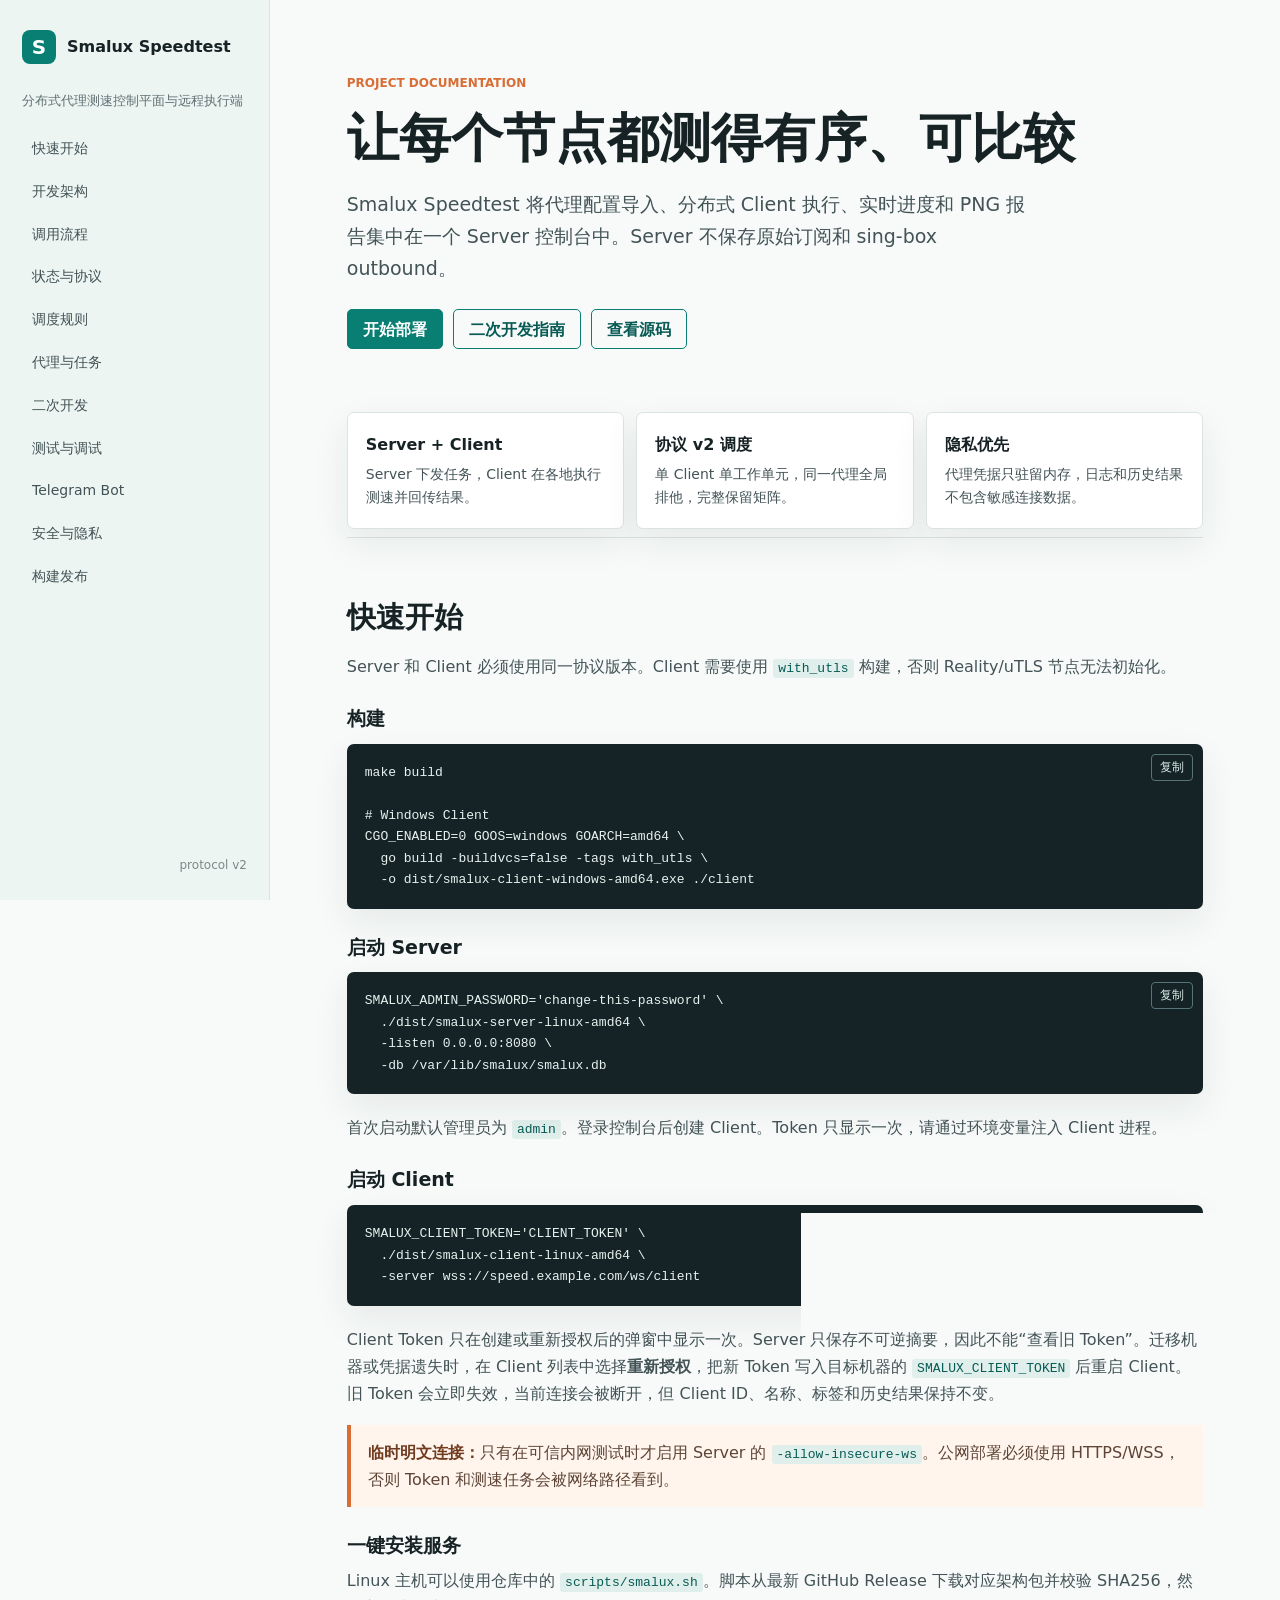
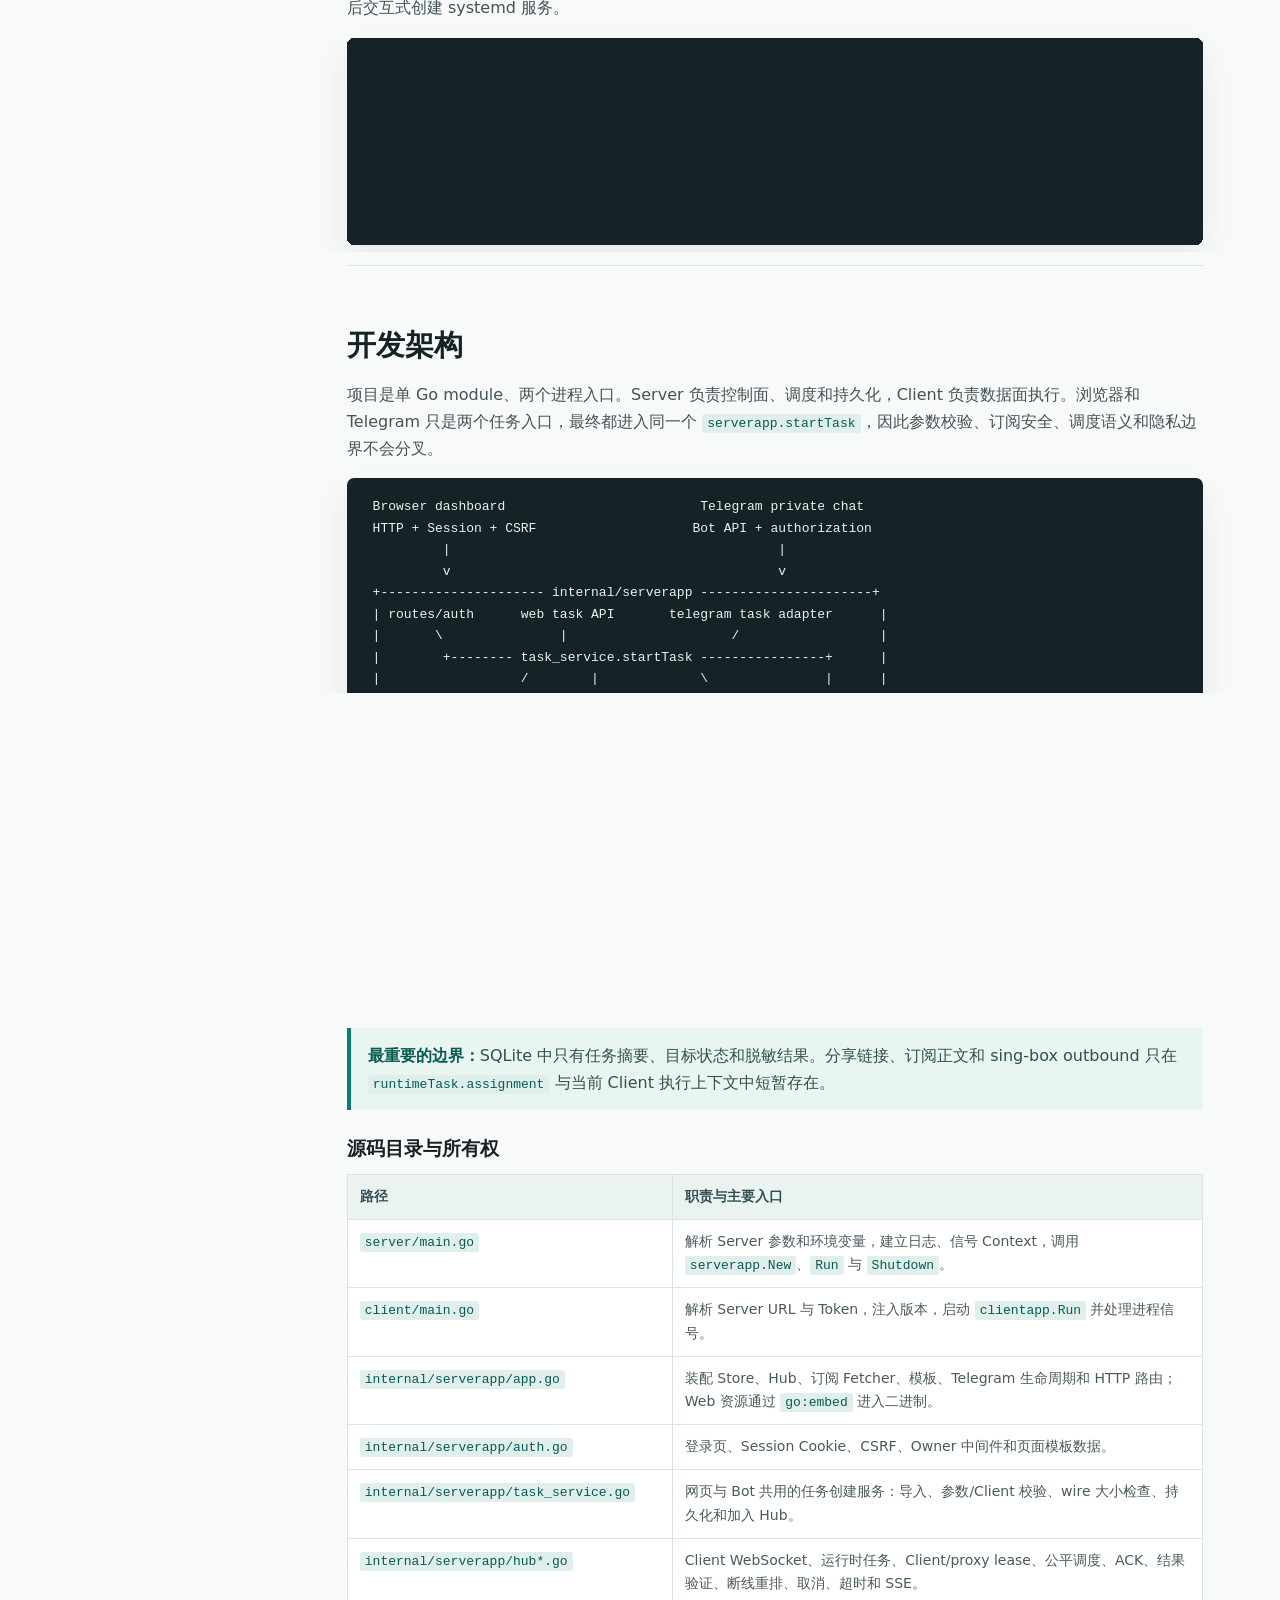
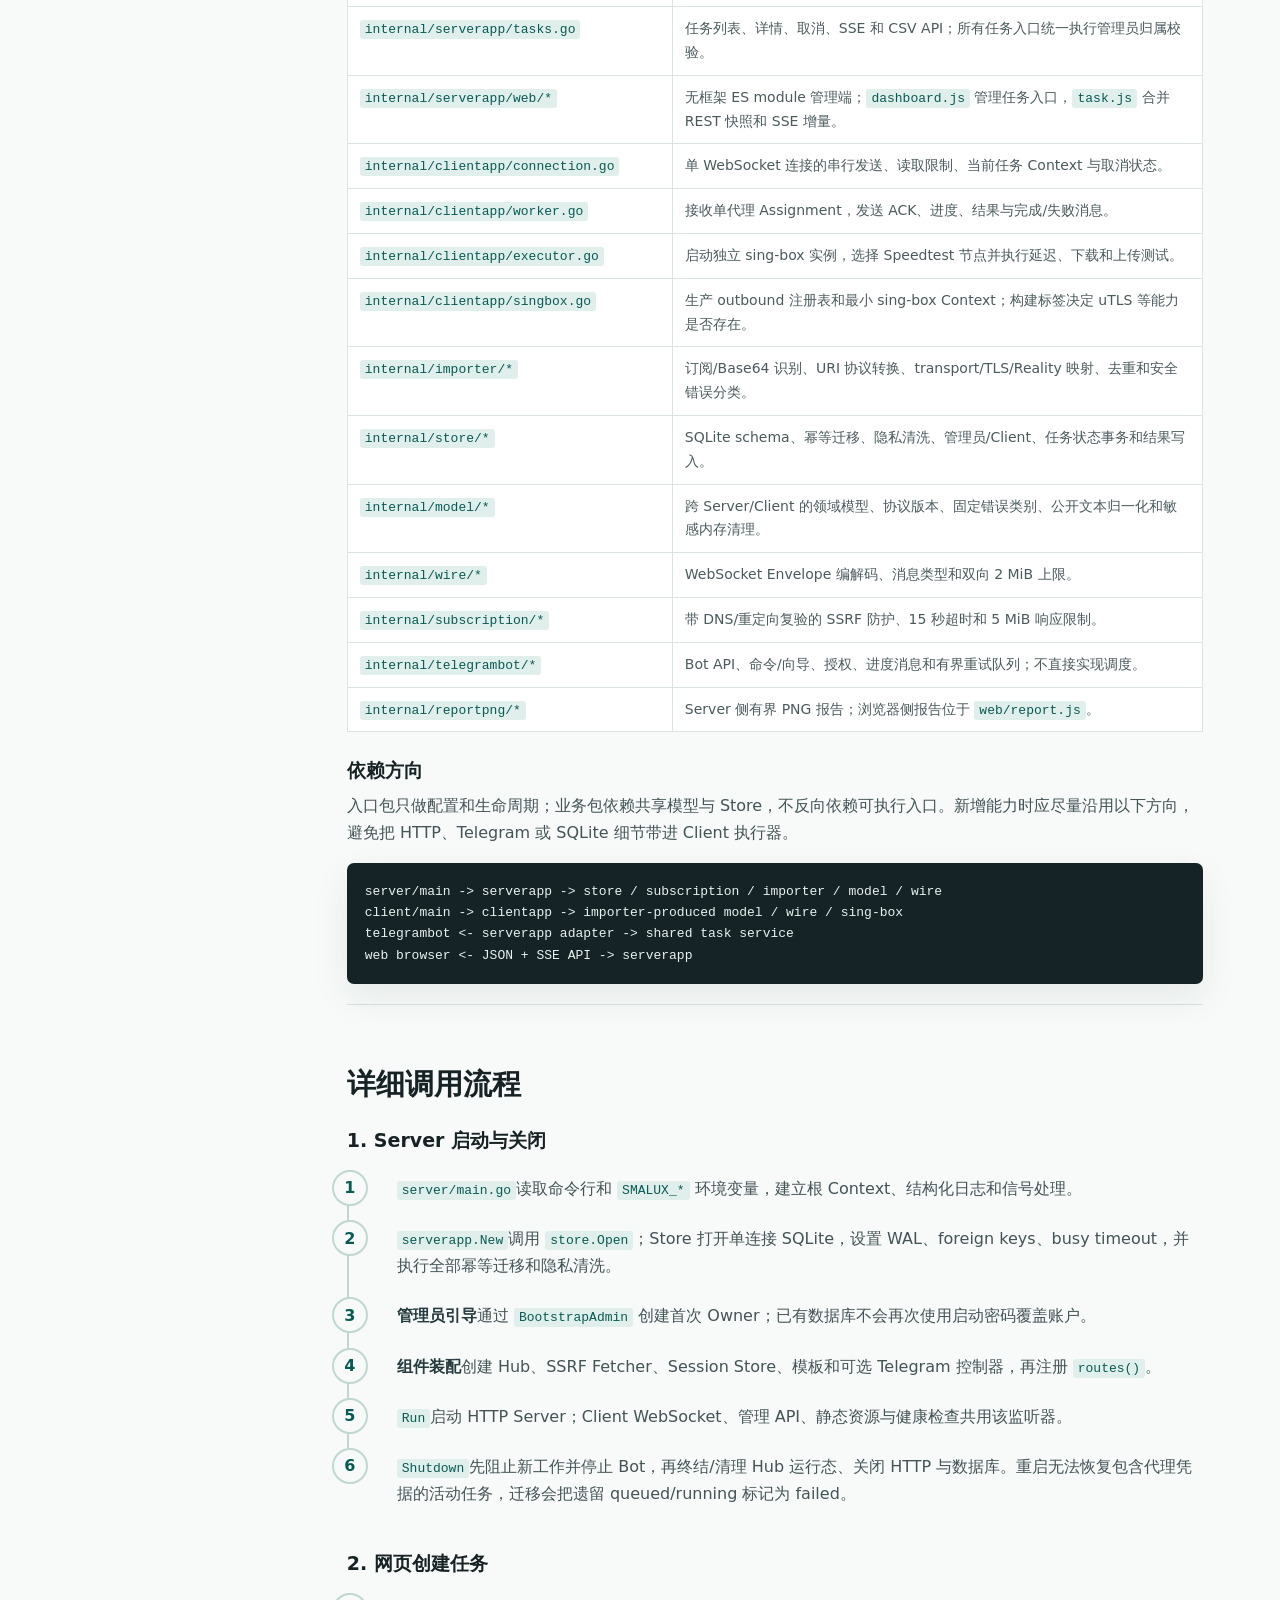
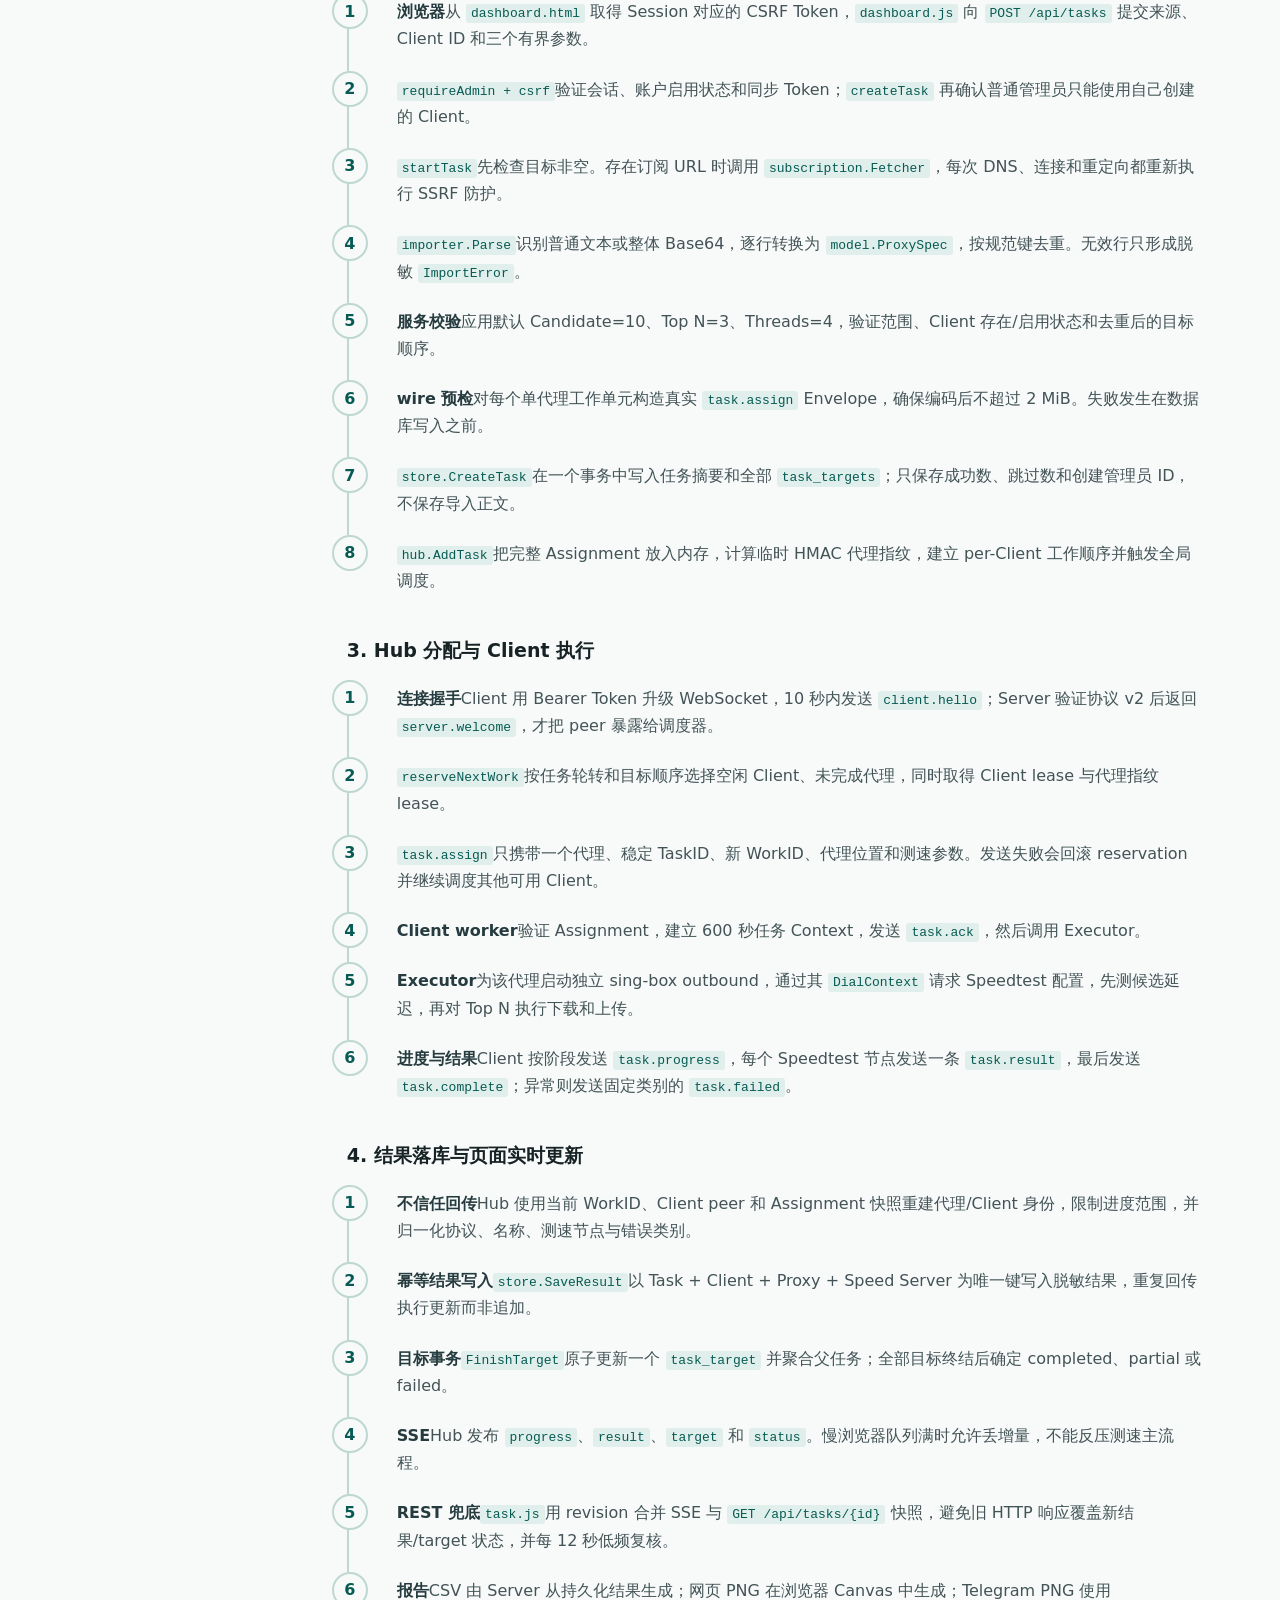
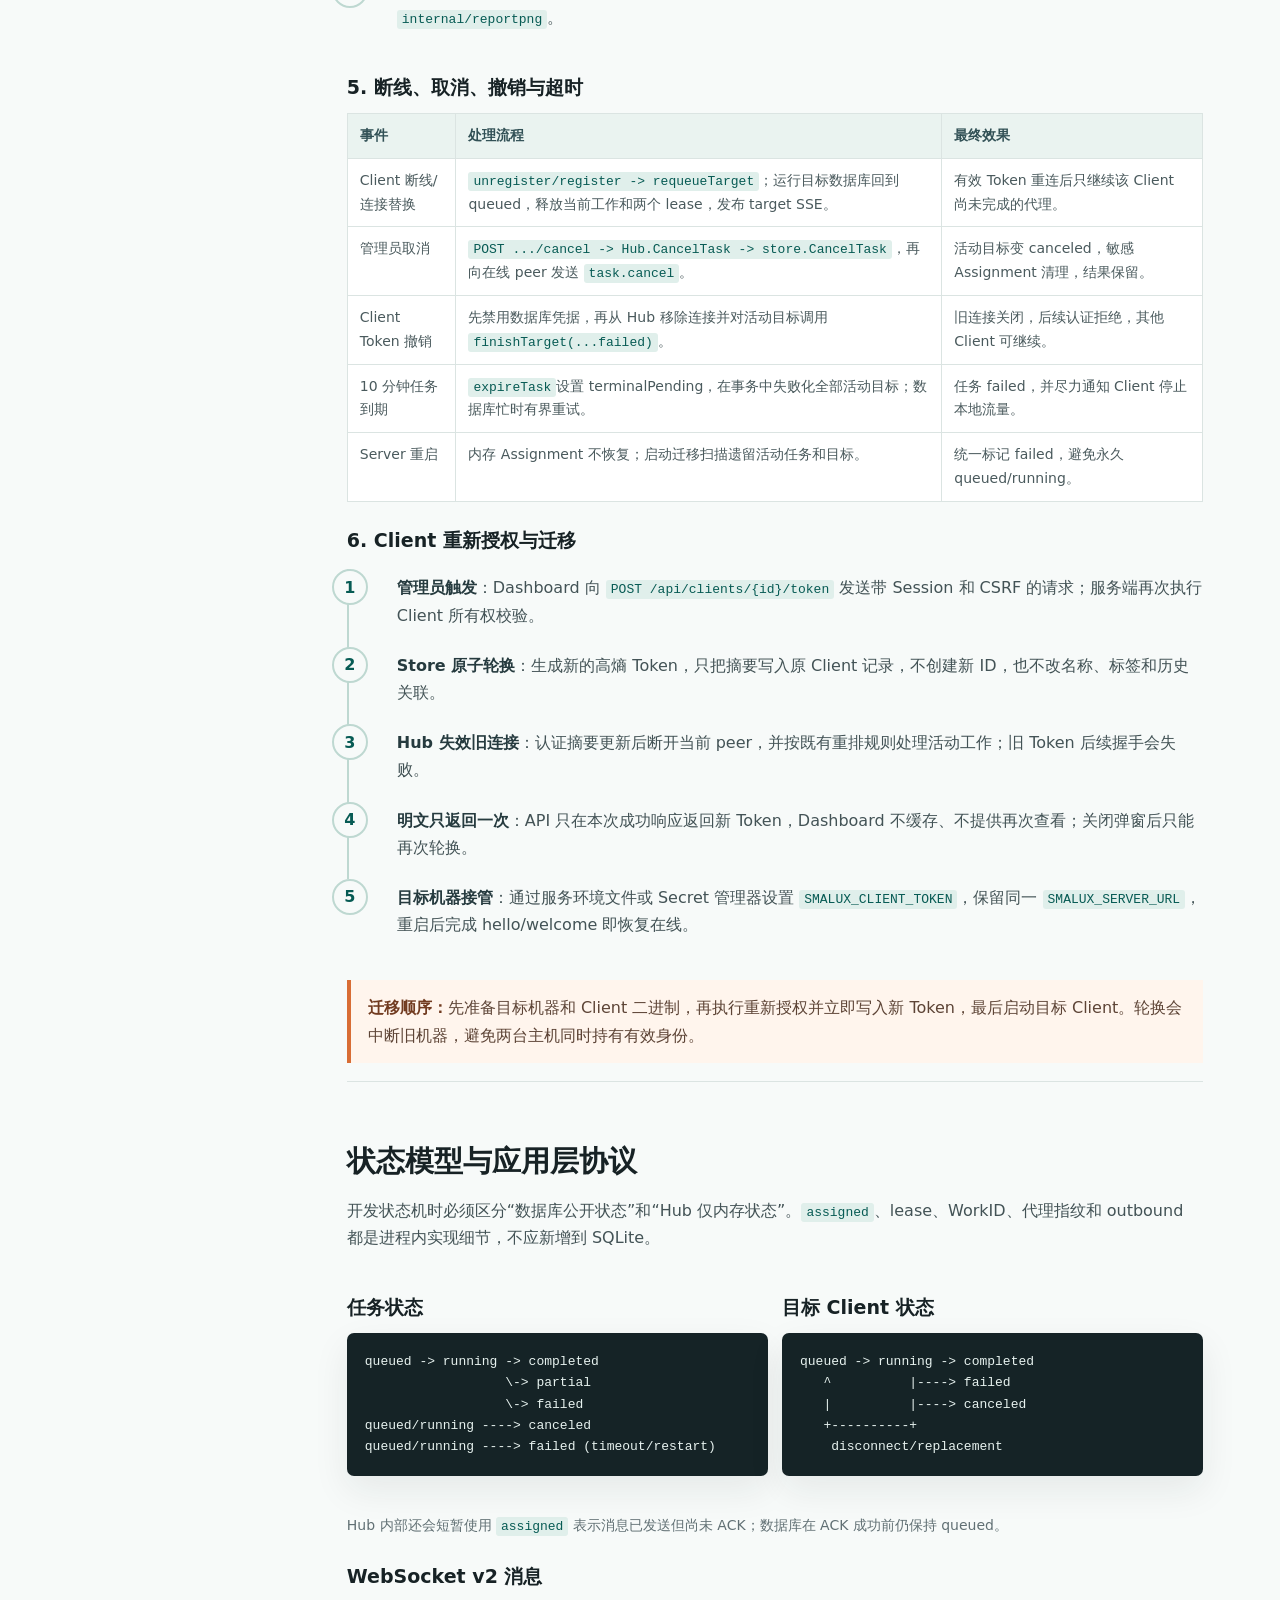
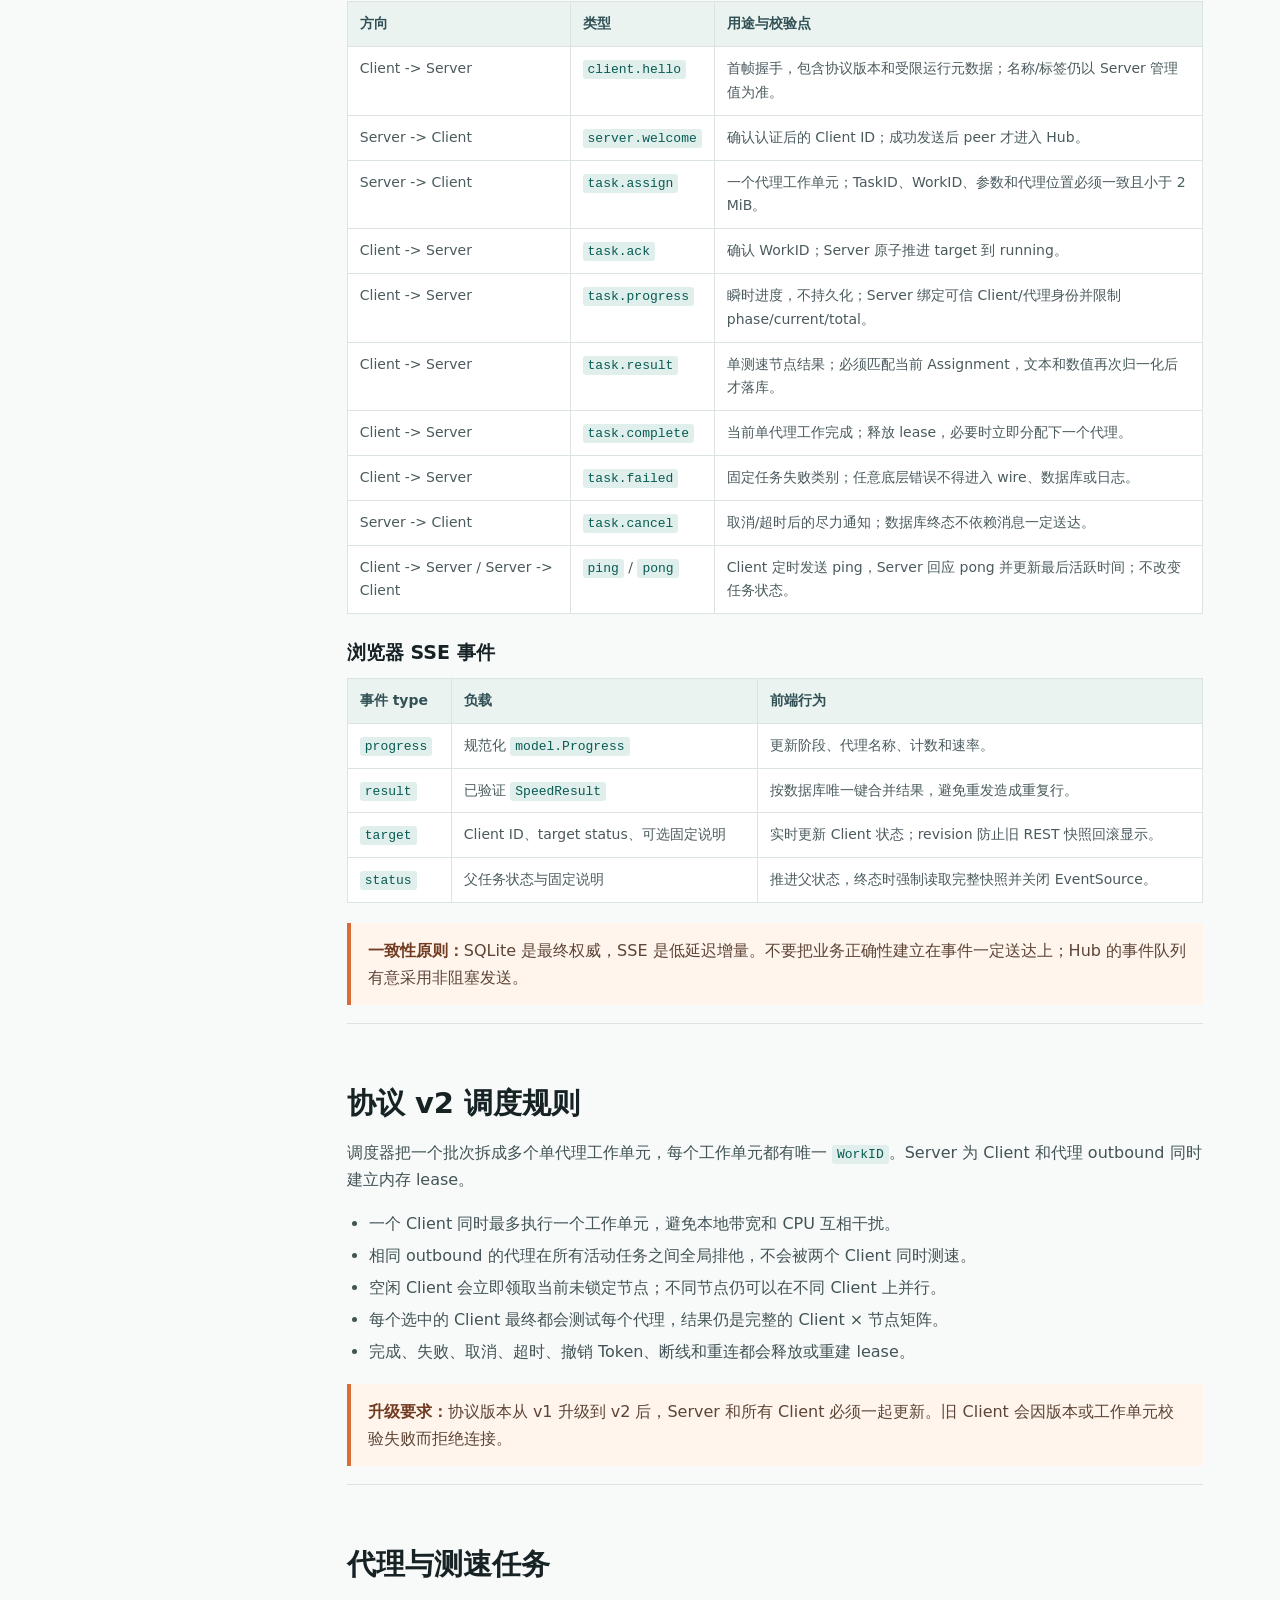
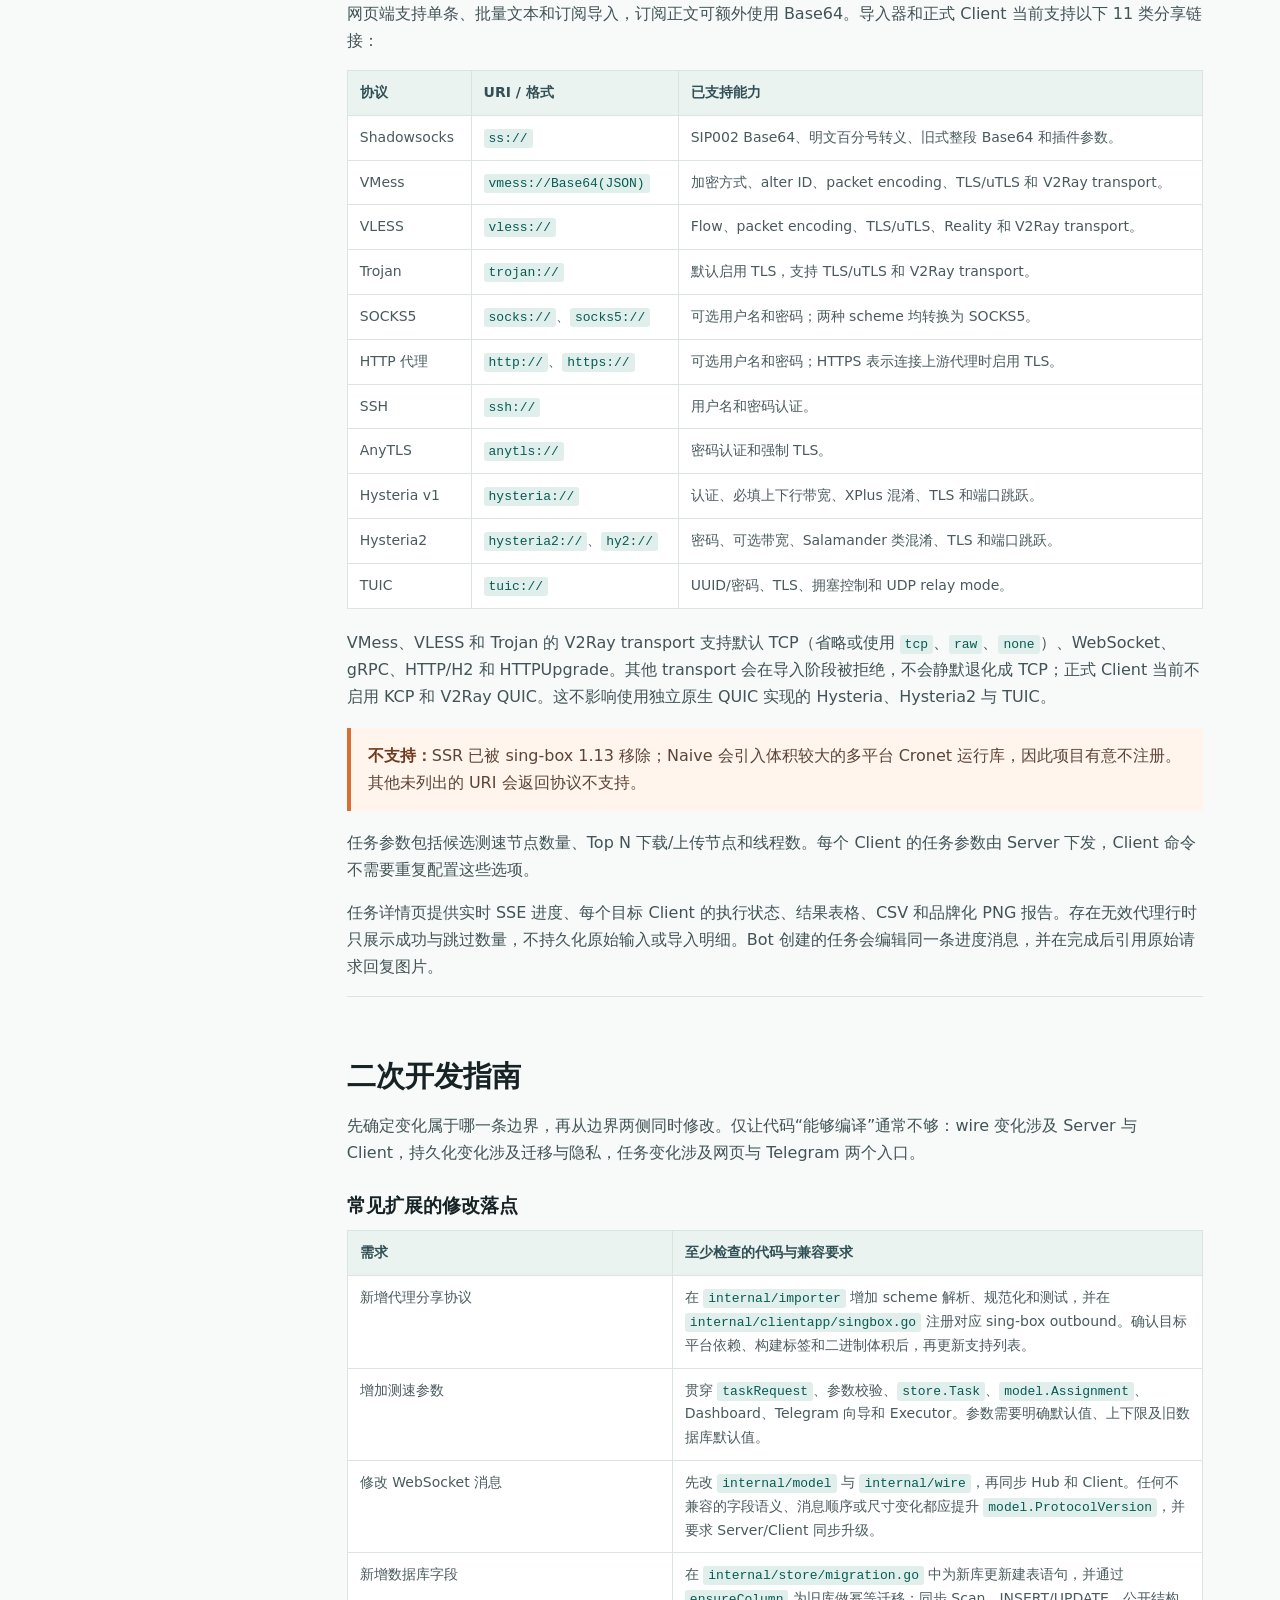
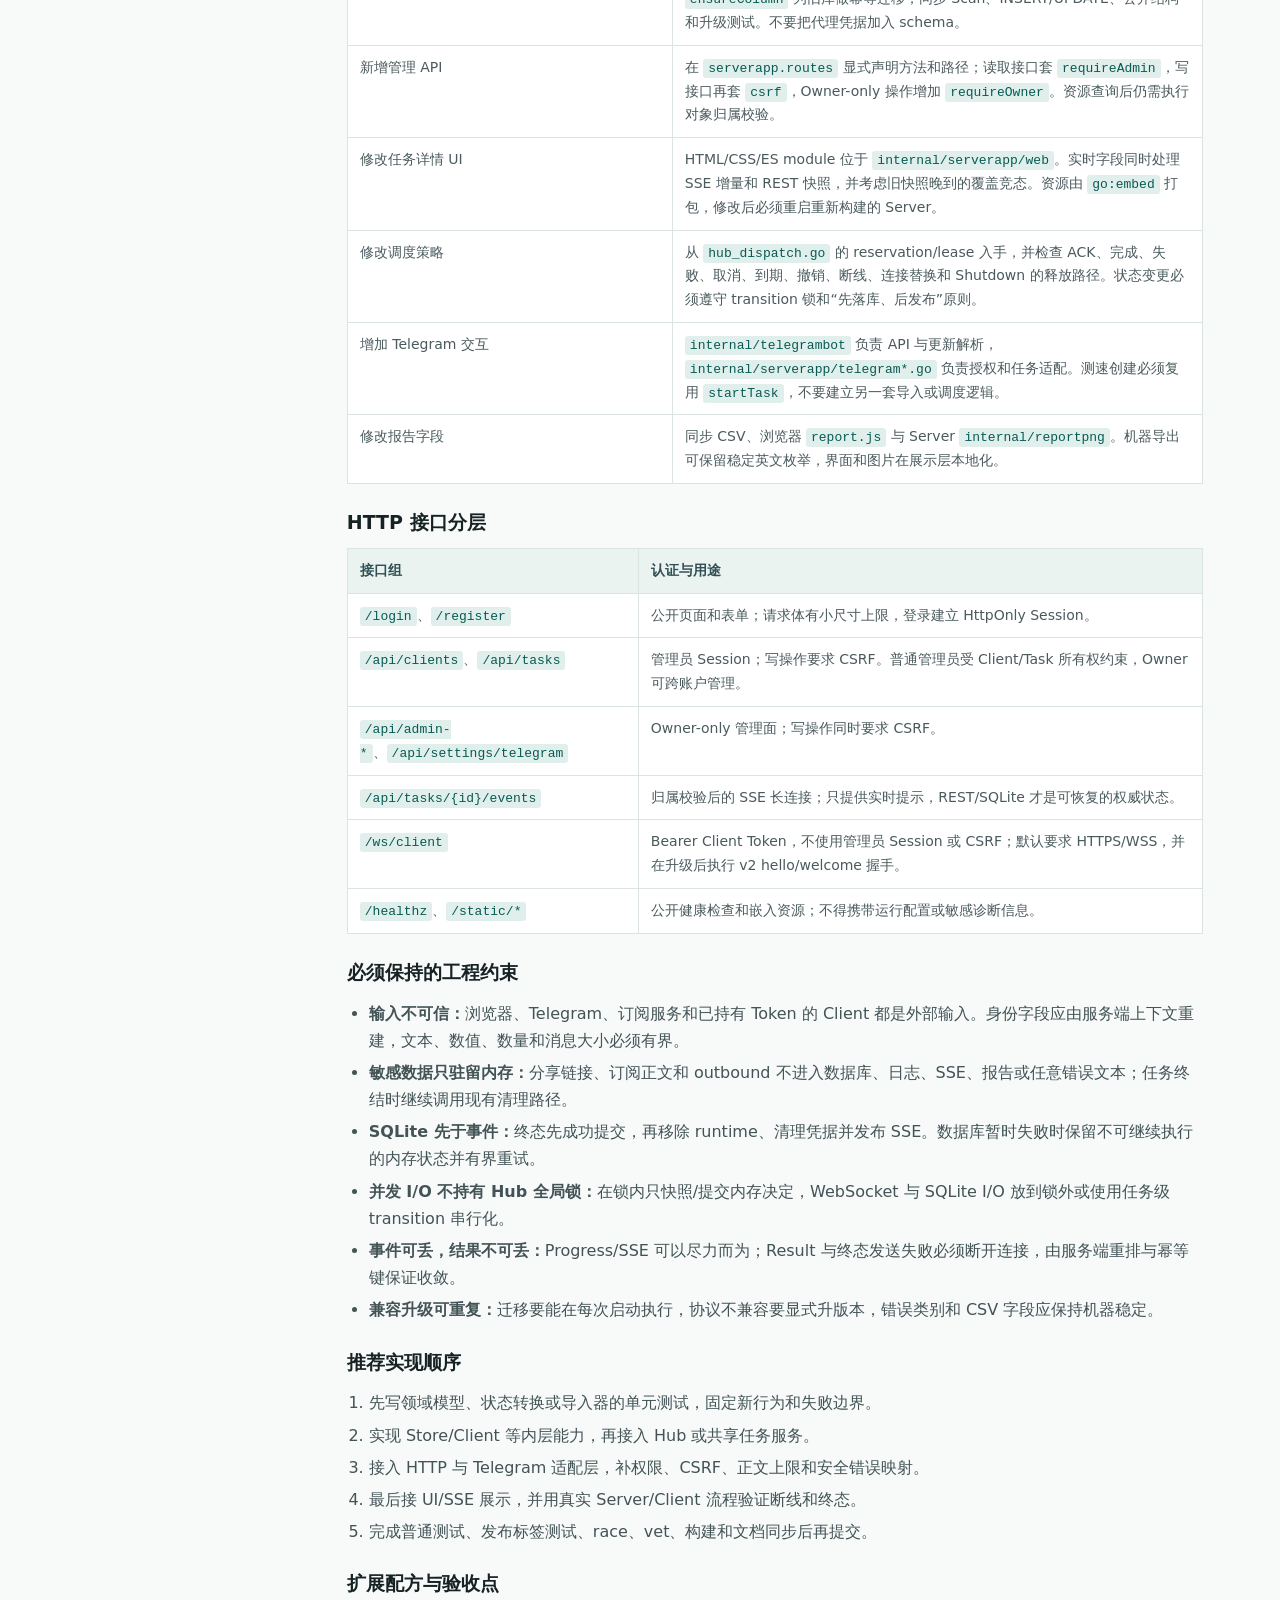
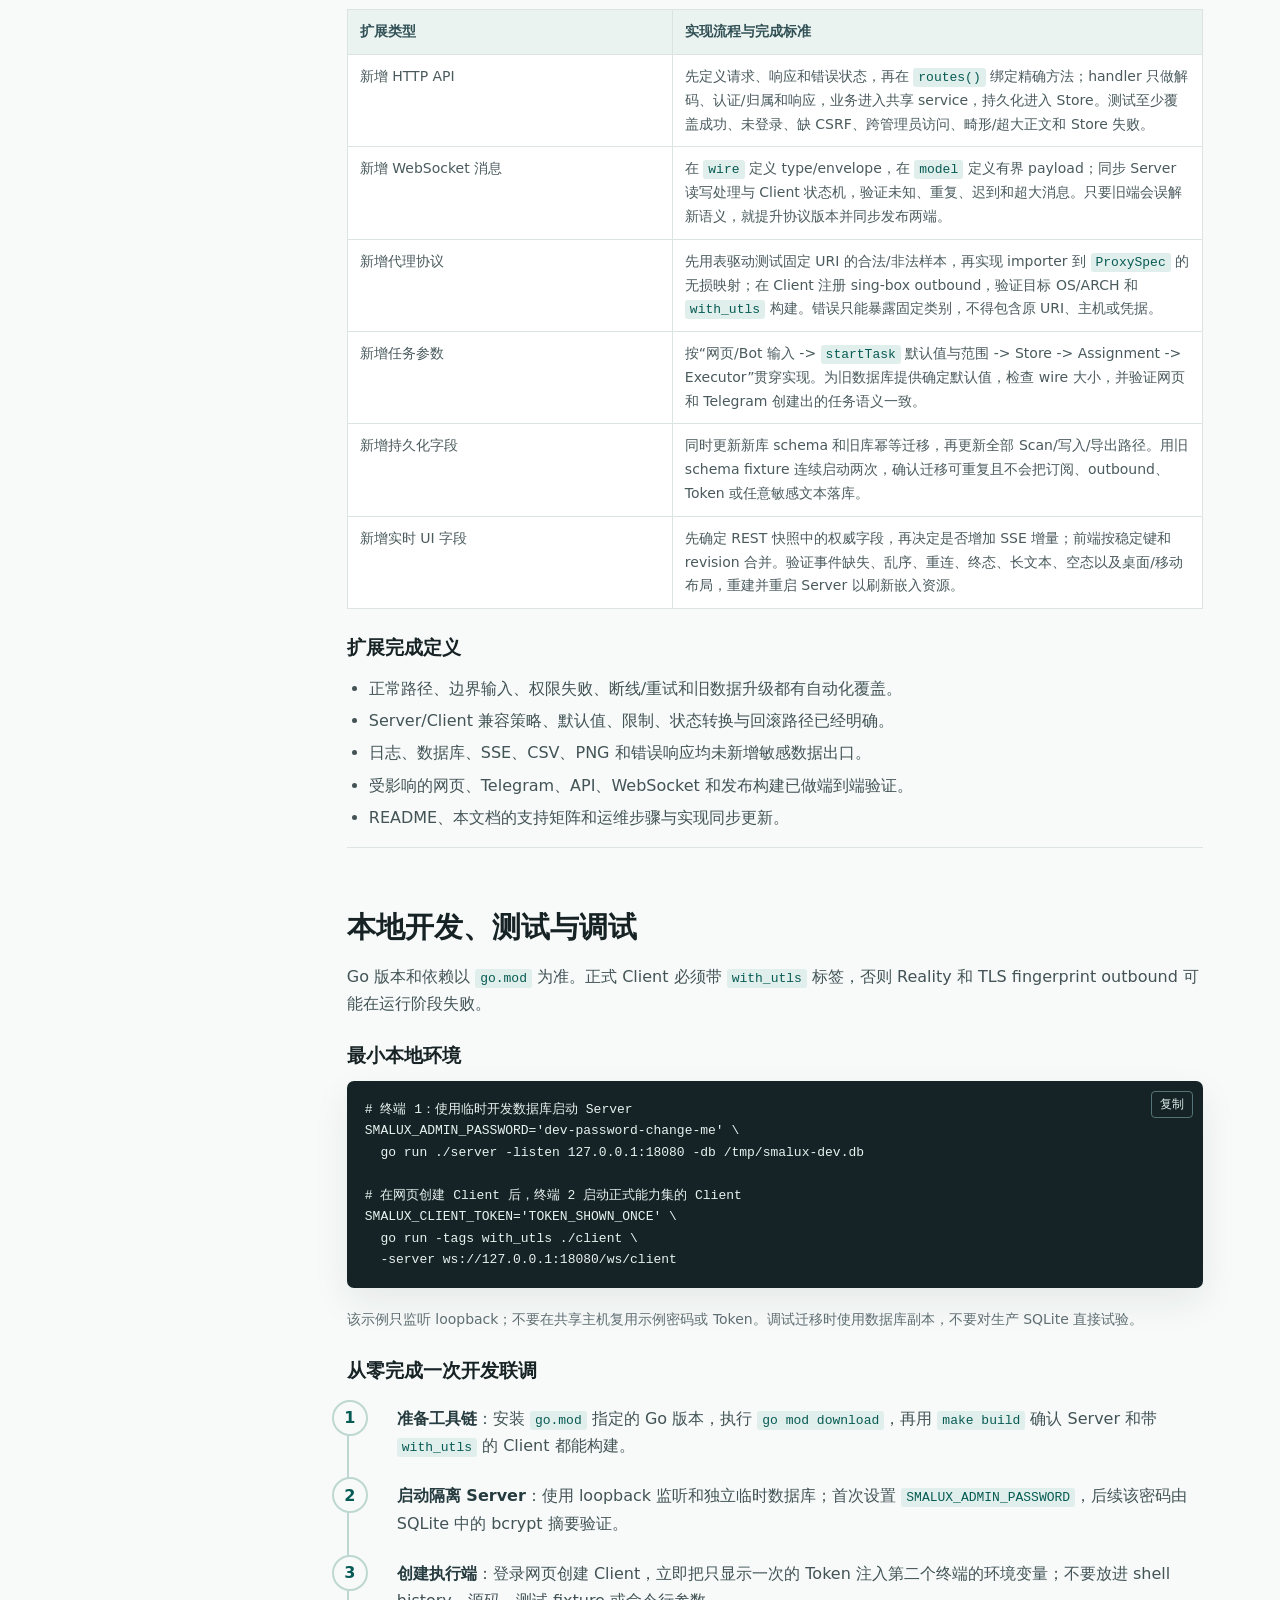
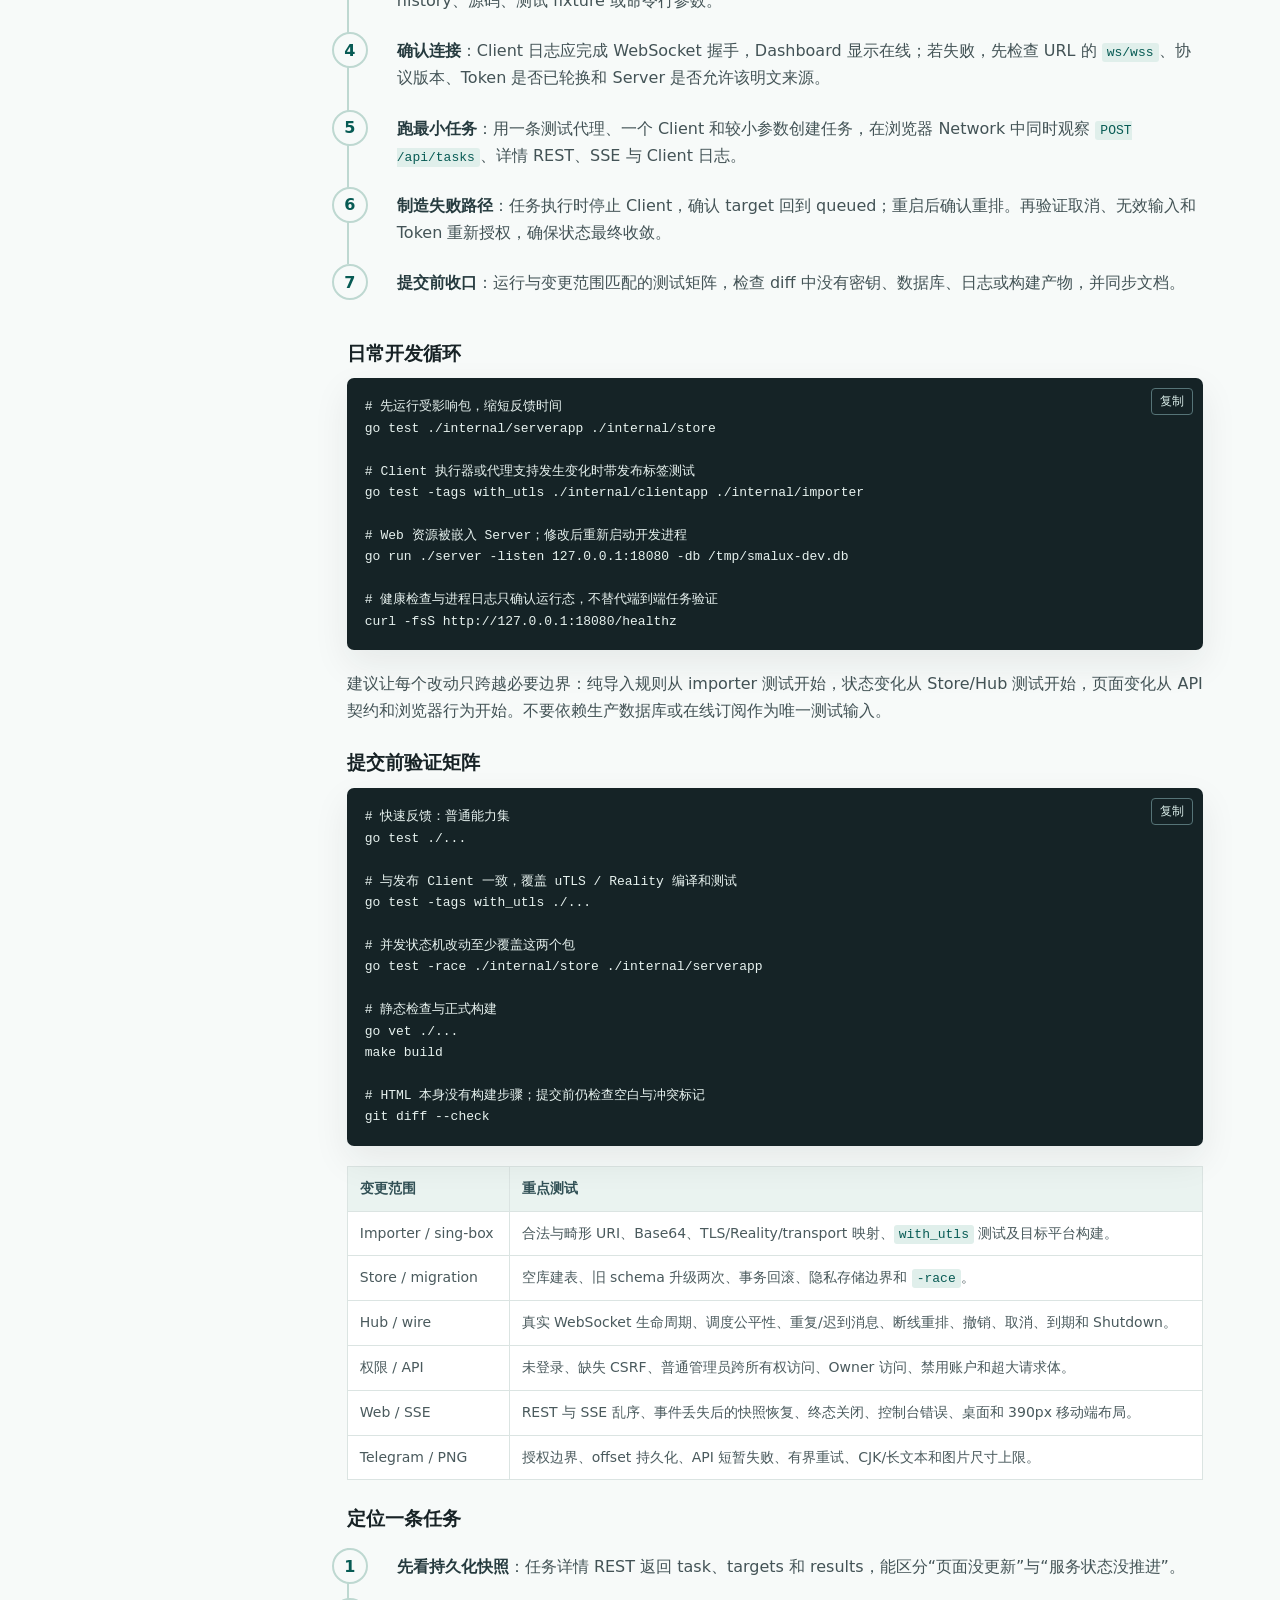
==== commit b15f64ec: "feat: support client token reauthorization" ====
--- a/docs/index.html
+++ b/docs/index.html
@@ -137,6 +137,7 @@
         <pre><button class="copy" type="button">复制</button><code>SMALUX_CLIENT_TOKEN='CLIENT_TOKEN' \
   ./dist/smalux-client-linux-amd64 \
   -server wss://speed.example.com/ws/client</code></pre>
+        <p>Client Token 只在创建或重新授权后的弹窗中显示一次。Server 只保存不可逆摘要，因此不能“查看旧 Token”。迁移机器或凭据遗失时，在 Client 列表中选择<strong>重新授权</strong>，把新 Token 写入目标机器的 <code>SMALUX_CLIENT_TOKEN</code> 后重启 Client。旧 Token 会立即失效，当前连接会被断开，但 Client ID、名称、标签和历史结果保持不变。</p>
         <div class="callout"><strong>临时明文连接：</strong>只有在可信内网测试时才启用 Server 的 <code>-allow-insecure-ws</code>。公网部署必须使用 HTTPS/WSS，否则 Token 和测速任务会被网络路径看到。</div>
         <h3>一键安装服务</h3>
         <p>Linux 主机可以使用仓库中的 <code>scripts/smalux.sh</code>。脚本从最新 GitHub Release 下载对应架构包并校验 SHA256，然后交互式创建 systemd 服务。</p>
@@ -268,6 +269,16 @@
             <tr><td>Server 重启</td><td>内存 Assignment 不恢复；启动迁移扫描遗留活动任务和目标。</td><td>统一标记 failed，避免永久 queued/running。</td></tr>
           </tbody>
         </table>
+
+        <h3>6. Client 重新授权与迁移</h3>
+        <ol class="sequence">
+          <li><strong>管理员触发</strong>：Dashboard 向 <code>POST /api/clients/{id}/token</code> 发送带 Session 和 CSRF 的请求；服务端再次执行 Client 所有权校验。</li>
+          <li><strong>Store 原子轮换</strong>：生成新的高熵 Token，只把摘要写入原 Client 记录，不创建新 ID，也不改名称、标签和历史关联。</li>
+          <li><strong>Hub 失效旧连接</strong>：认证摘要更新后断开当前 peer，并按既有重排规则处理活动工作；旧 Token 后续握手会失败。</li>
+          <li><strong>明文只返回一次</strong>：API 只在本次成功响应返回新 Token，Dashboard 不缓存、不提供再次查看；关闭弹窗后只能再次轮换。</li>
+          <li><strong>目标机器接管</strong>：通过服务环境文件或 Secret 管理器设置 <code>SMALUX_CLIENT_TOKEN</code>，保留同一 <code>SMALUX_SERVER_URL</code>，重启后完成 hello/welcome 即恢复在线。</li>
+        </ol>
+        <div class="callout"><strong>迁移顺序：</strong>先准备目标机器和 Client 二进制，再执行重新授权并立即写入新 Token，最后启动目标 Client。轮换会中断旧机器，避免两台主机同时持有有效身份。</div>
       </section>
 
       <section id="state-model">
@@ -413,6 +424,28 @@
           <li>最后接 UI/SSE 展示，并用真实 Server/Client 流程验证断线和终态。</li>
           <li>完成普通测试、发布标签测试、race、vet、构建和文档同步后再提交。</li>
         </ol>
+
+        <h3>扩展配方与验收点</h3>
+        <table class="file-map">
+          <thead><tr><th>扩展类型</th><th>实现流程与完成标准</th></tr></thead>
+          <tbody>
+            <tr><td>新增 HTTP API</td><td>先定义请求、响应和错误状态，再在 <code>routes()</code> 绑定精确方法；handler 只做解码、认证/归属和响应，业务进入共享 service，持久化进入 Store。测试至少覆盖成功、未登录、缺 CSRF、跨管理员访问、畸形/超大正文和 Store 失败。</td></tr>
+            <tr><td>新增 WebSocket 消息</td><td>在 <code>wire</code> 定义 type/envelope，在 <code>model</code> 定义有界 payload；同步 Server 读写处理与 Client 状态机，验证未知、重复、迟到和超大消息。只要旧端会误解新语义，就提升协议版本并同步发布两端。</td></tr>
+            <tr><td>新增代理协议</td><td>先用表驱动测试固定 URI 的合法/非法样本，再实现 importer 到 <code>ProxySpec</code> 的无损映射；在 Client 注册 sing-box outbound，验证目标 OS/ARCH 和 <code>with_utls</code> 构建。错误只能暴露固定类别，不得包含原 URI、主机或凭据。</td></tr>
+            <tr><td>新增任务参数</td><td>按“网页/Bot 输入 -> <code>startTask</code> 默认值与范围 -> Store -> Assignment -> Executor”贯穿实现。为旧数据库提供确定默认值，检查 wire 大小，并验证网页和 Telegram 创建出的任务语义一致。</td></tr>
+            <tr><td>新增持久化字段</td><td>同时更新新库 schema 和旧库幂等迁移，再更新全部 Scan/写入/导出路径。用旧 schema fixture 连续启动两次，确认迁移可重复且不会把订阅、outbound、Token 或任意敏感文本落库。</td></tr>
+            <tr><td>新增实时 UI 字段</td><td>先确定 REST 快照中的权威字段，再决定是否增加 SSE 增量；前端按稳定键和 revision 合并。验证事件缺失、乱序、重连、终态、长文本、空态以及桌面/移动布局，重建并重启 Server 以刷新嵌入资源。</td></tr>
+          </tbody>
+        </table>
+
+        <h3>扩展完成定义</h3>
+        <ul>
+          <li>正常路径、边界输入、权限失败、断线/重试和旧数据升级都有自动化覆盖。</li>
+          <li>Server/Client 兼容策略、默认值、限制、状态转换与回滚路径已经明确。</li>
+          <li>日志、数据库、SSE、CSV、PNG 和错误响应均未新增敏感数据出口。</li>
+          <li>受影响的网页、Telegram、API、WebSocket 和发布构建已做端到端验证。</li>
+          <li>README、本文档的支持矩阵和运维步骤与实现同步更新。</li>
+        </ul>
       </section>
 
       <section id="testing">
@@ -429,6 +462,31 @@
   go run -tags with_utls ./client \
   -server ws://127.0.0.1:18080/ws/client</code></pre>
         <p class="small">该示例只监听 loopback；不要在共享主机复用示例密码或 Token。调试迁移时使用数据库副本，不要对生产 SQLite 直接试验。</p>
+
+        <h3>从零完成一次开发联调</h3>
+        <ol class="sequence">
+          <li><strong>准备工具链</strong>：安装 <code>go.mod</code> 指定的 Go 版本，执行 <code>go mod download</code>，再用 <code>make build</code> 确认 Server 和带 <code>with_utls</code> 的 Client 都能构建。</li>
+          <li><strong>启动隔离 Server</strong>：使用 loopback 监听和独立临时数据库；首次设置 <code>SMALUX_ADMIN_PASSWORD</code>，后续该密码由 SQLite 中的 bcrypt 摘要验证。</li>
+          <li><strong>创建执行端</strong>：登录网页创建 Client，立即把只显示一次的 Token 注入第二个终端的环境变量；不要放进 shell history、源码、测试 fixture 或命令行参数。</li>
+          <li><strong>确认连接</strong>：Client 日志应完成 WebSocket 握手，Dashboard 显示在线；若失败，先检查 URL 的 <code>ws/wss</code>、协议版本、Token 是否已轮换和 Server 是否允许该明文来源。</li>
+          <li><strong>跑最小任务</strong>：用一条测试代理、一个 Client 和较小参数创建任务，在浏览器 Network 中同时观察 <code>POST /api/tasks</code>、详情 REST、SSE 与 Client 日志。</li>
+          <li><strong>制造失败路径</strong>：任务执行时停止 Client，确认 target 回到 queued；重启后确认重排。再验证取消、无效输入和 Token 重新授权，确保状态最终收敛。</li>
+          <li><strong>提交前收口</strong>：运行与变更范围匹配的测试矩阵，检查 diff 中没有密钥、数据库、日志或构建产物，并同步文档。</li>
+        </ol>
+
+        <h3>日常开发循环</h3>
+        <pre><button class="copy" type="button">复制</button><code># 先运行受影响包，缩短反馈时间
+go test ./internal/serverapp ./internal/store
+
+# Client 执行器或代理支持发生变化时带发布标签测试
+go test -tags with_utls ./internal/clientapp ./internal/importer
+
+# Web 资源被嵌入 Server；修改后重新启动开发进程
+go run ./server -listen 127.0.0.1:18080 -db /tmp/smalux-dev.db
+
+# 健康检查与进程日志只确认运行态，不替代端到端任务验证
+curl -fsS http://127.0.0.1:18080/healthz</code></pre>
+        <p>建议让每个改动只跨越必要边界：纯导入规则从 importer 测试开始，状态变化从 Store/Hub 测试开始，页面变化从 API 契约和浏览器行为开始。不要依赖生产数据库或在线订阅作为唯一测试输入。</p>
 
         <h3>提交前验证矩阵</h3>
         <pre><button class="copy" type="button">复制</button><code># 快速反馈：普通能力集
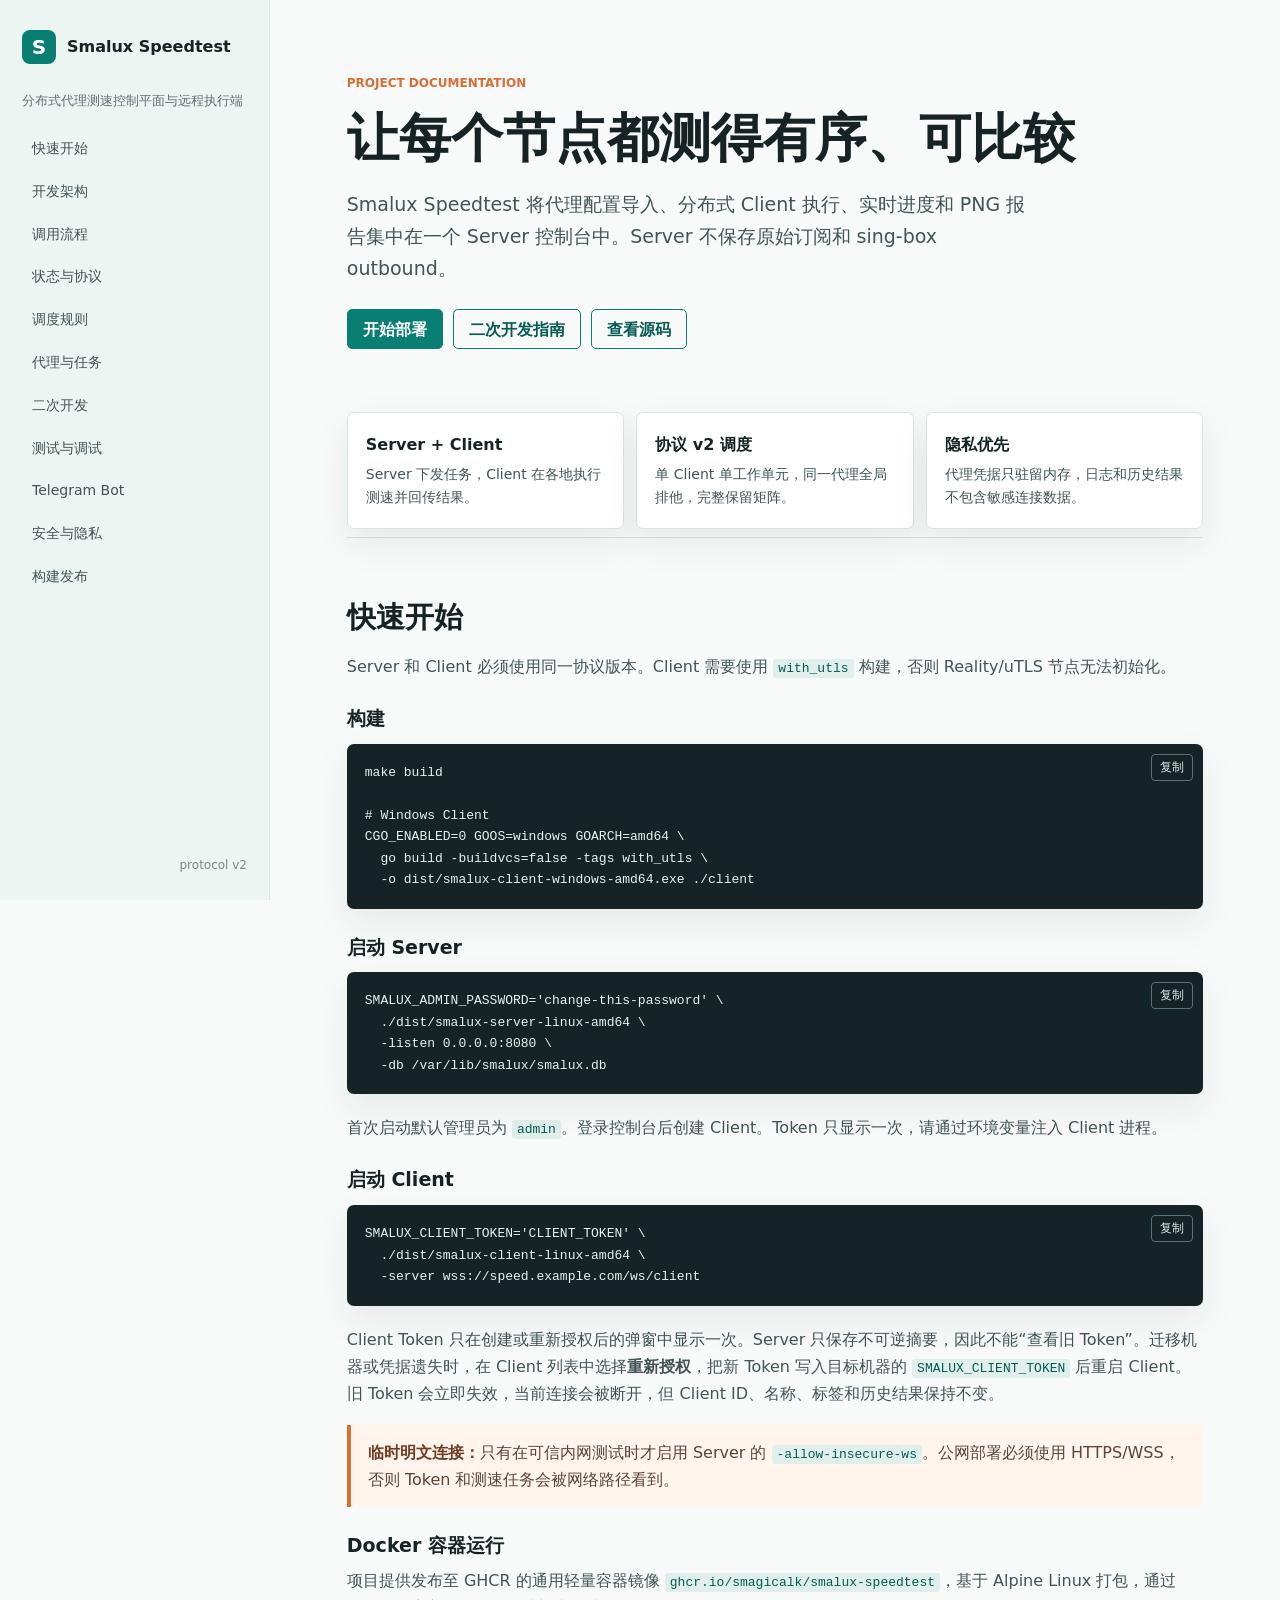
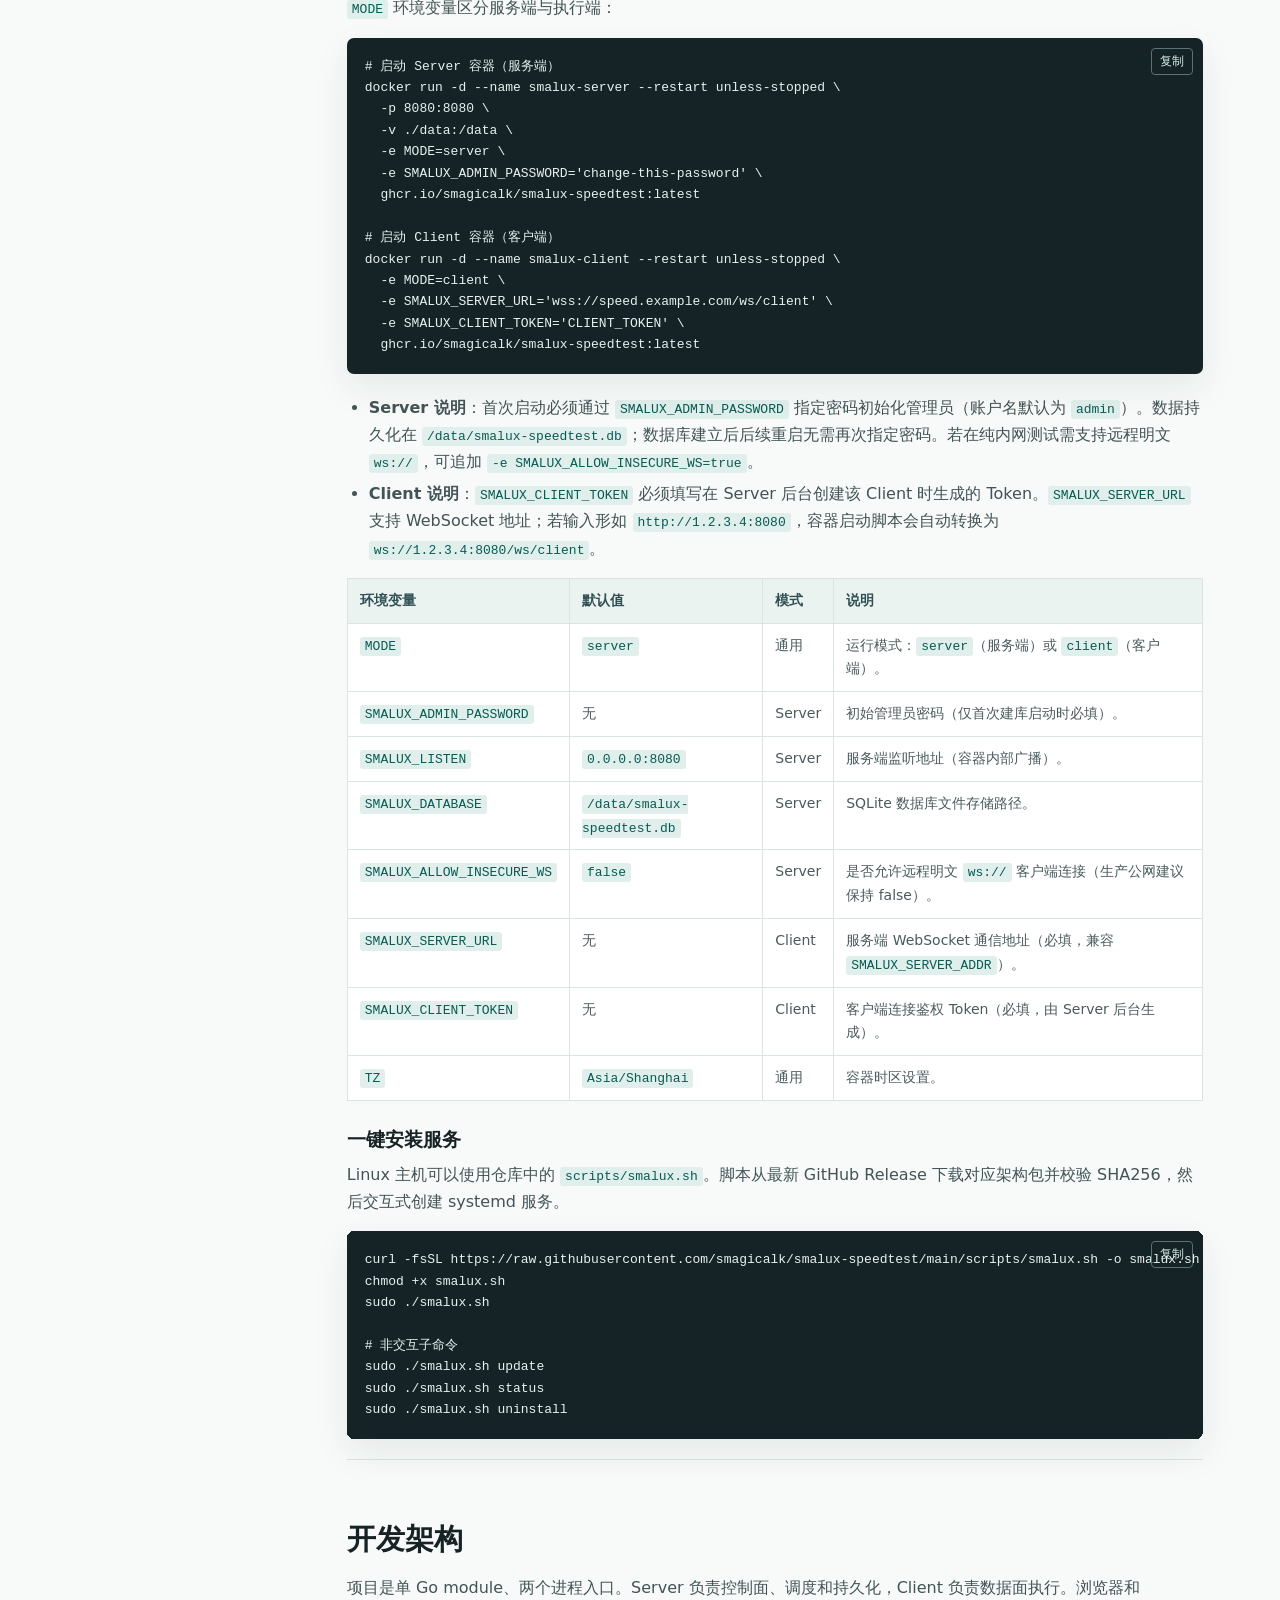
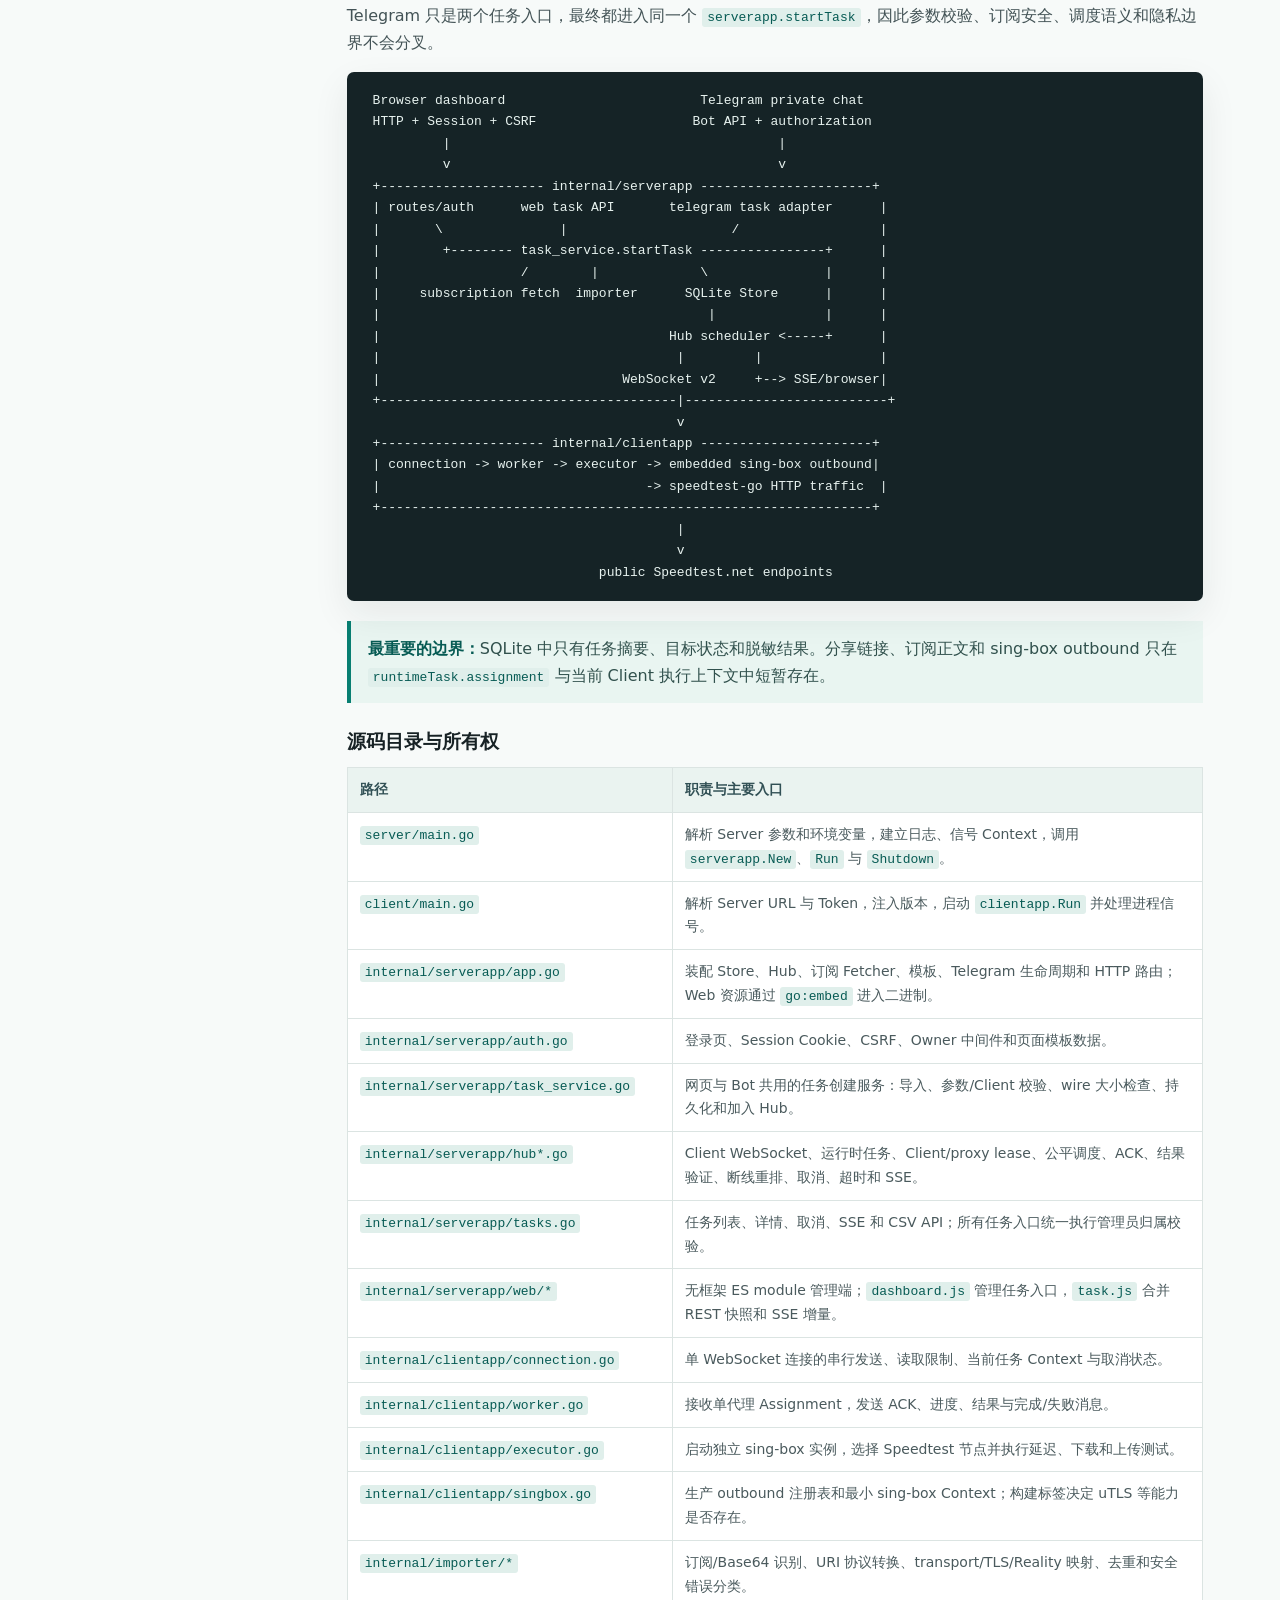
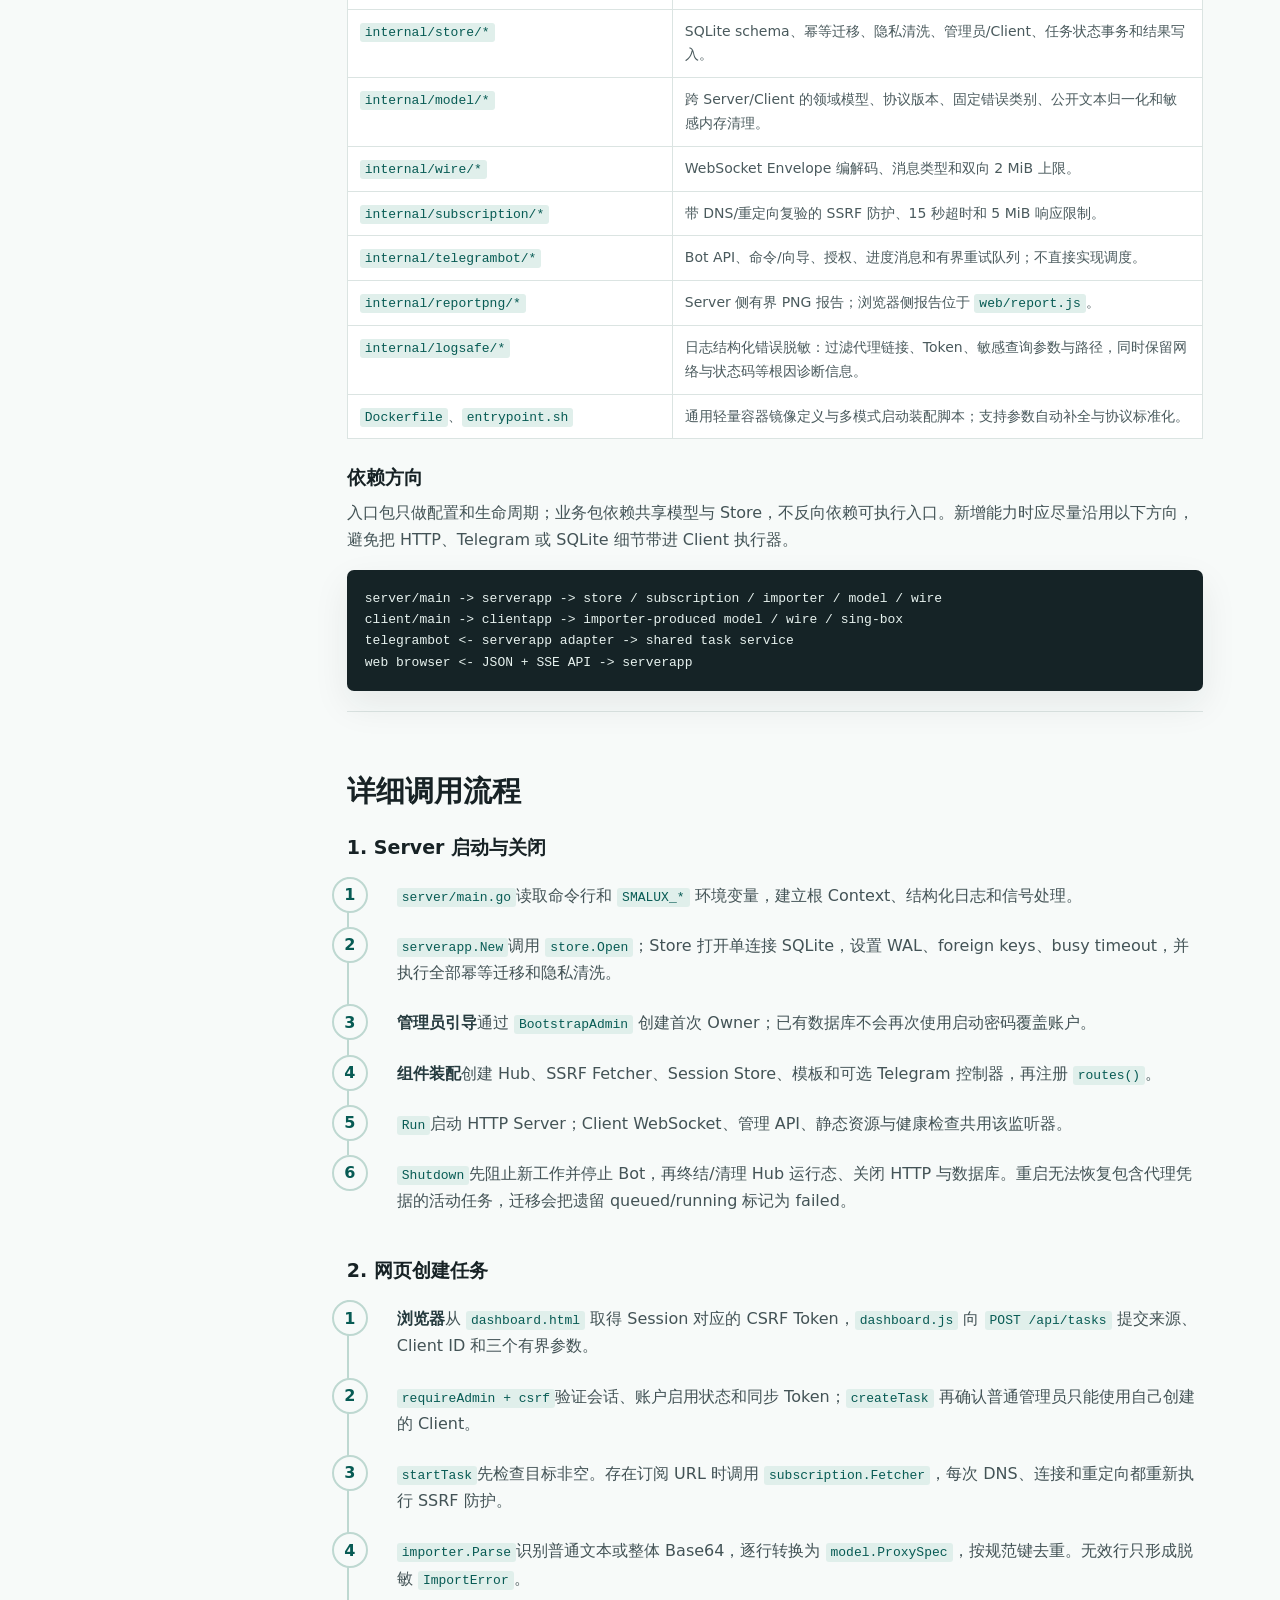
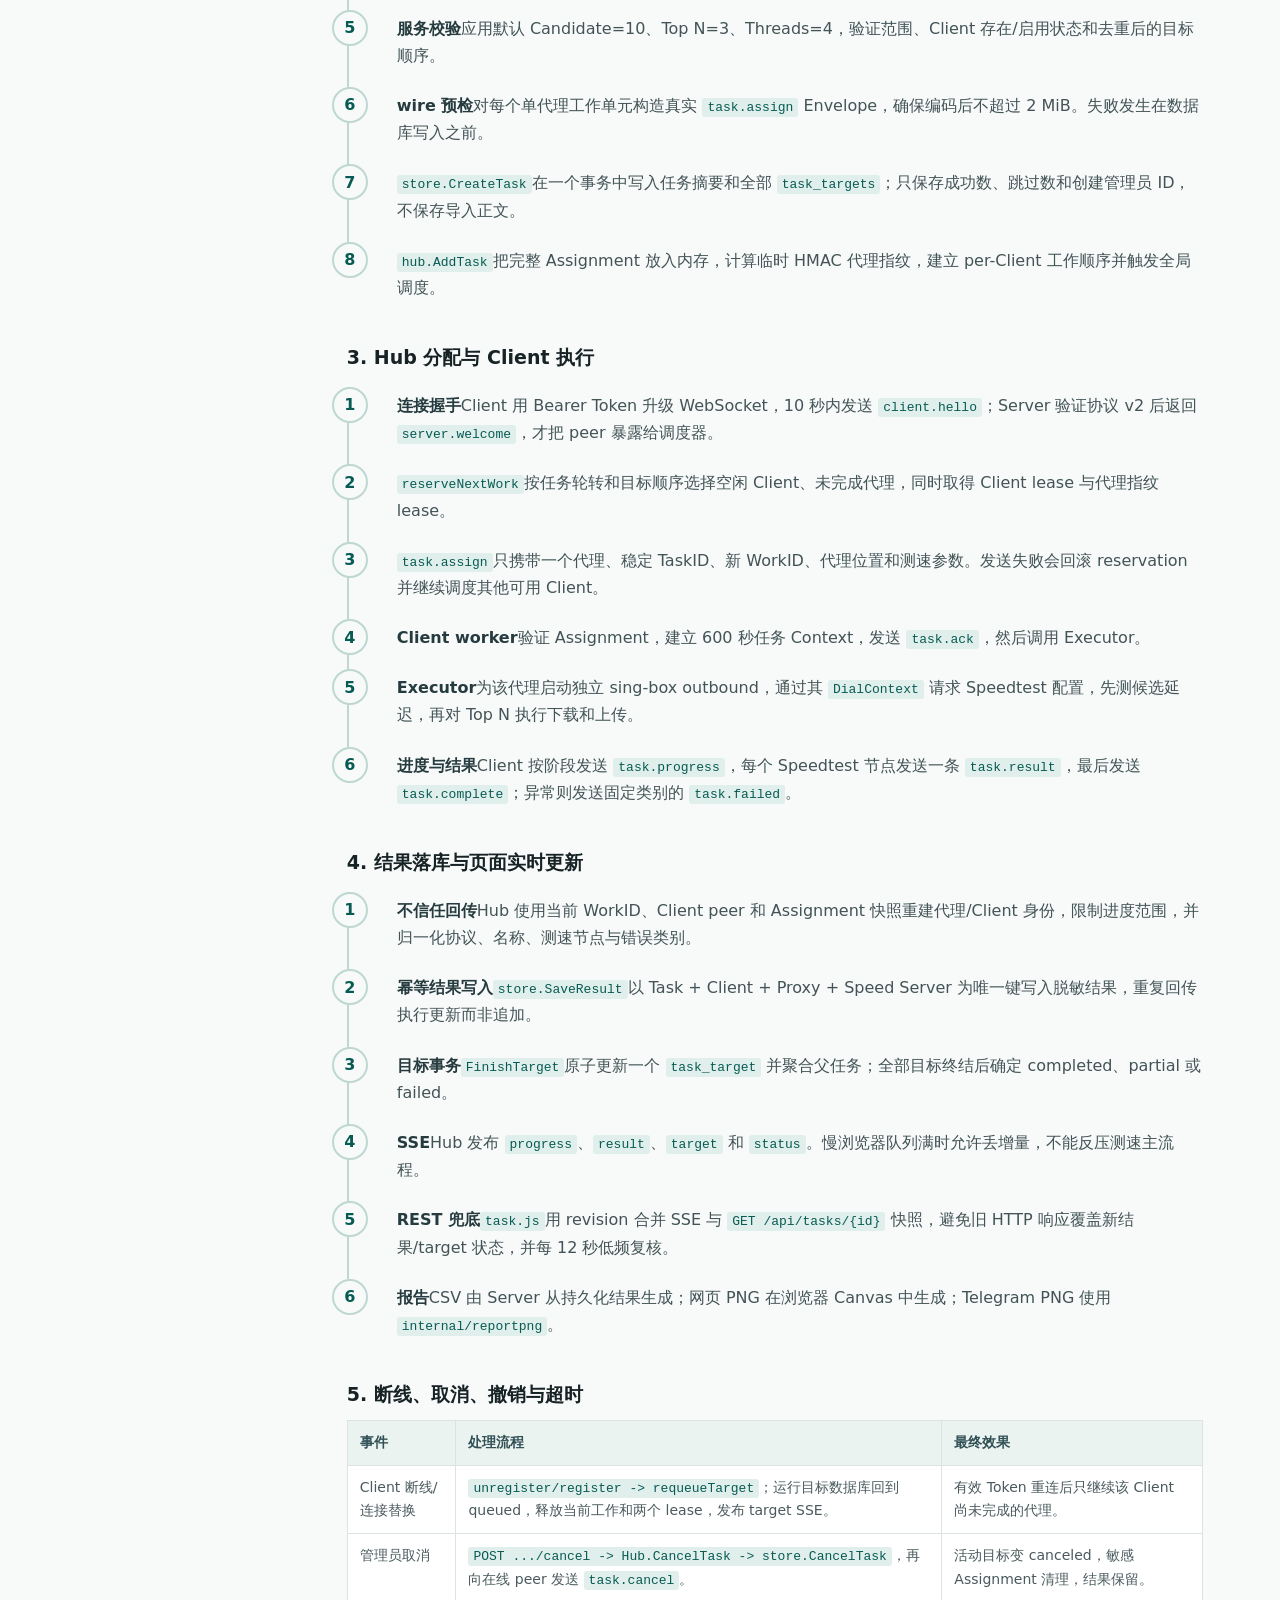
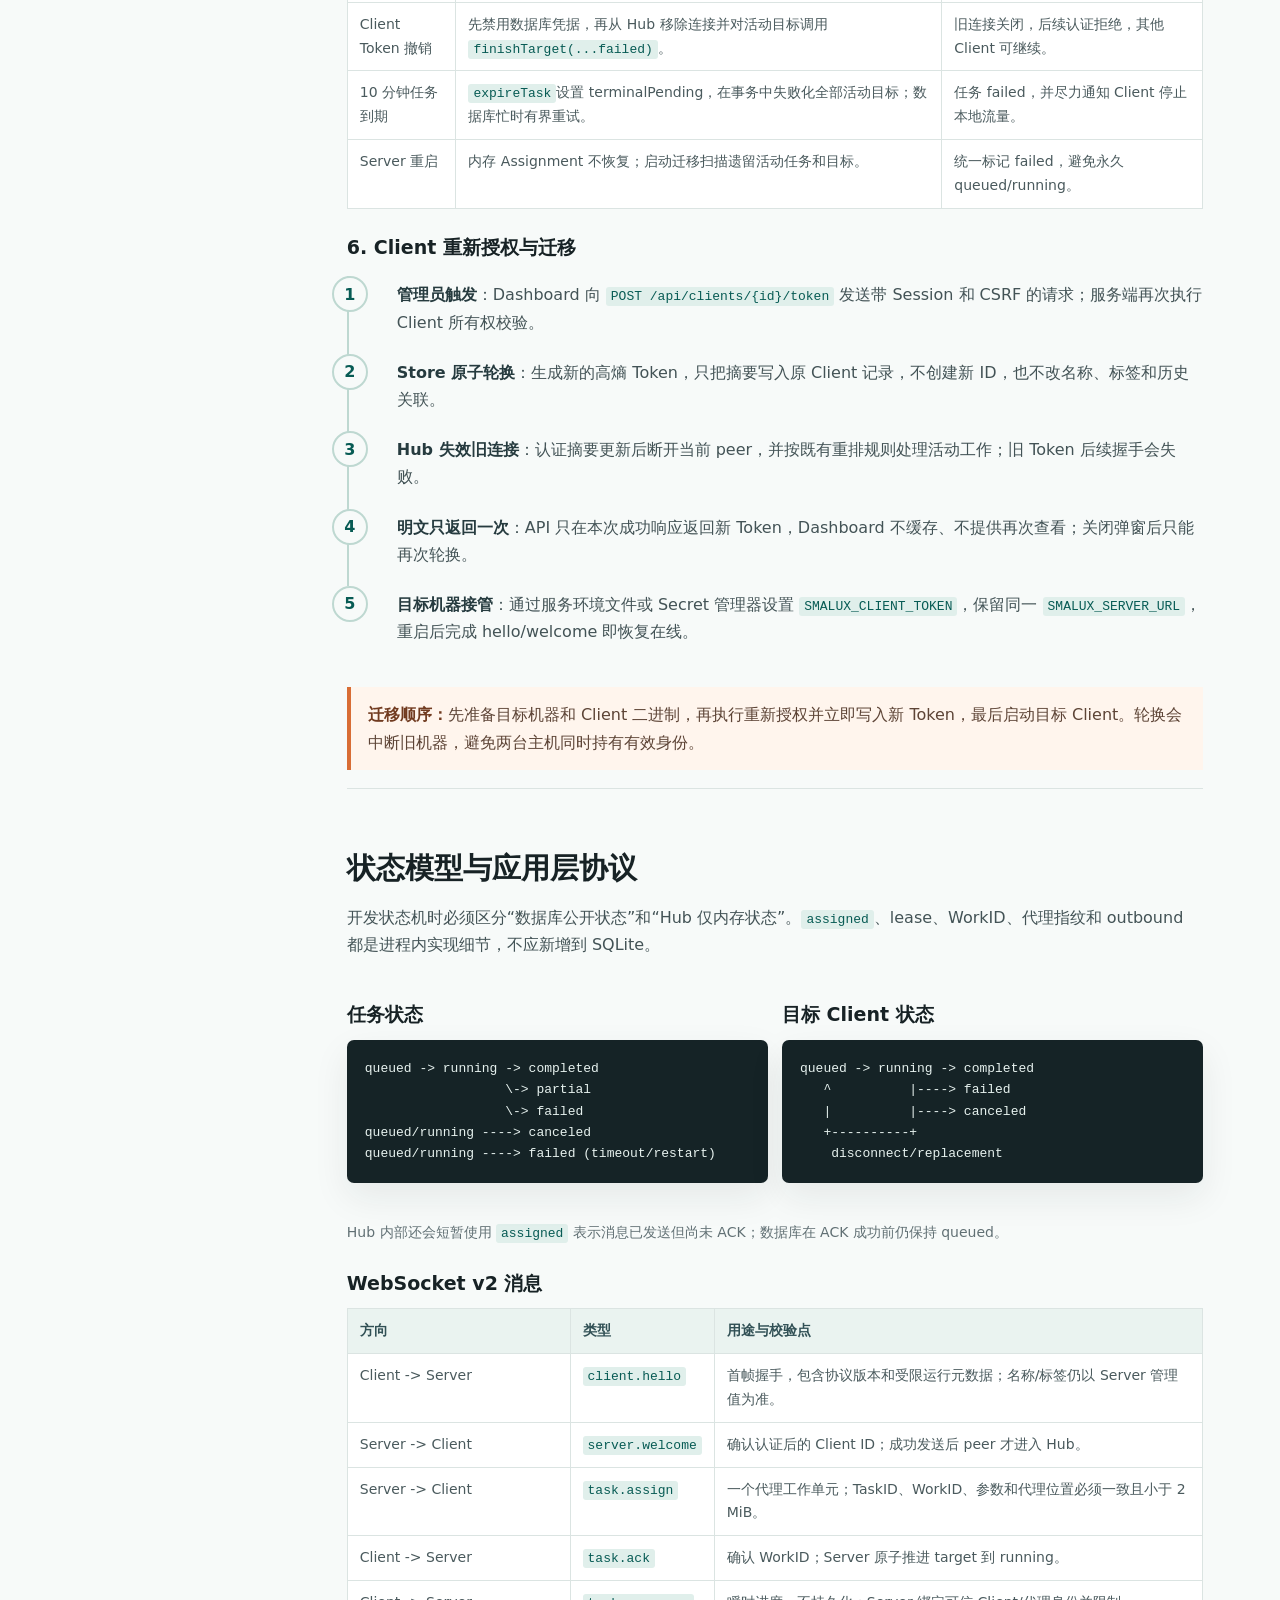
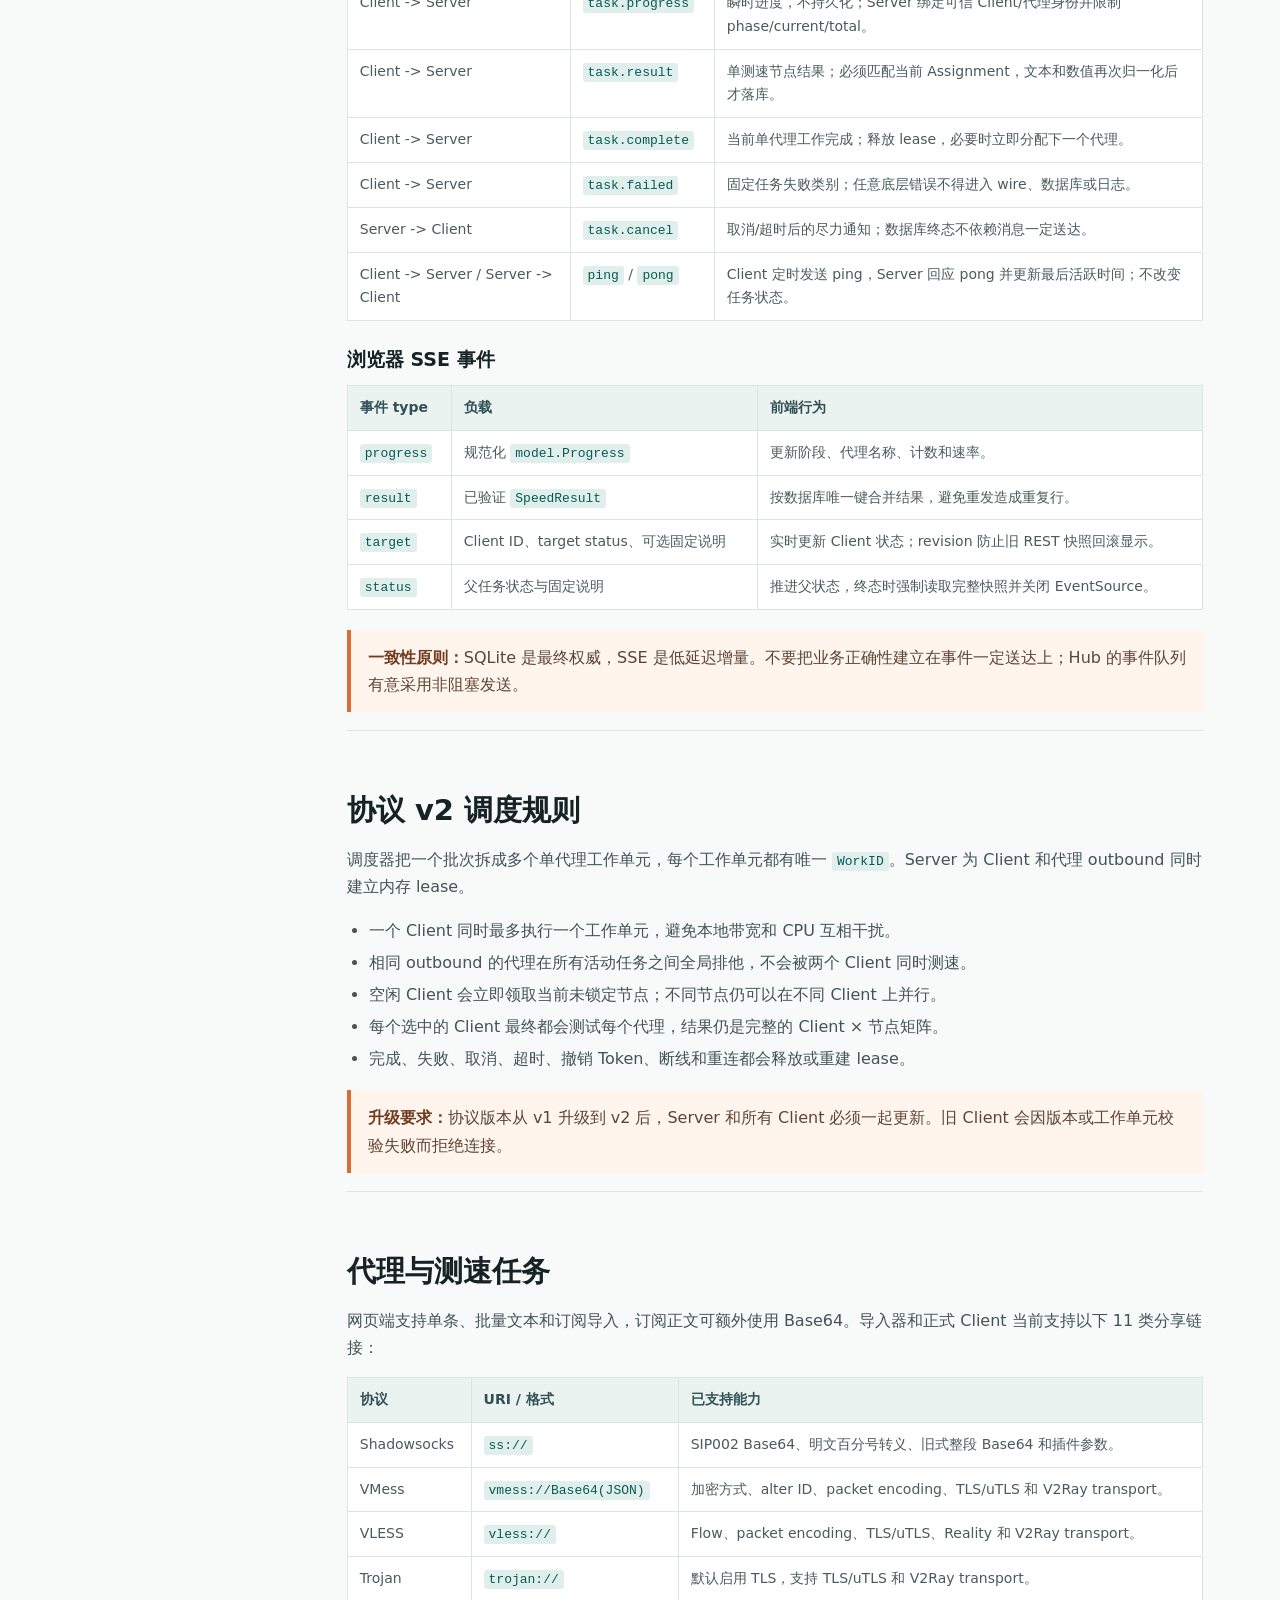
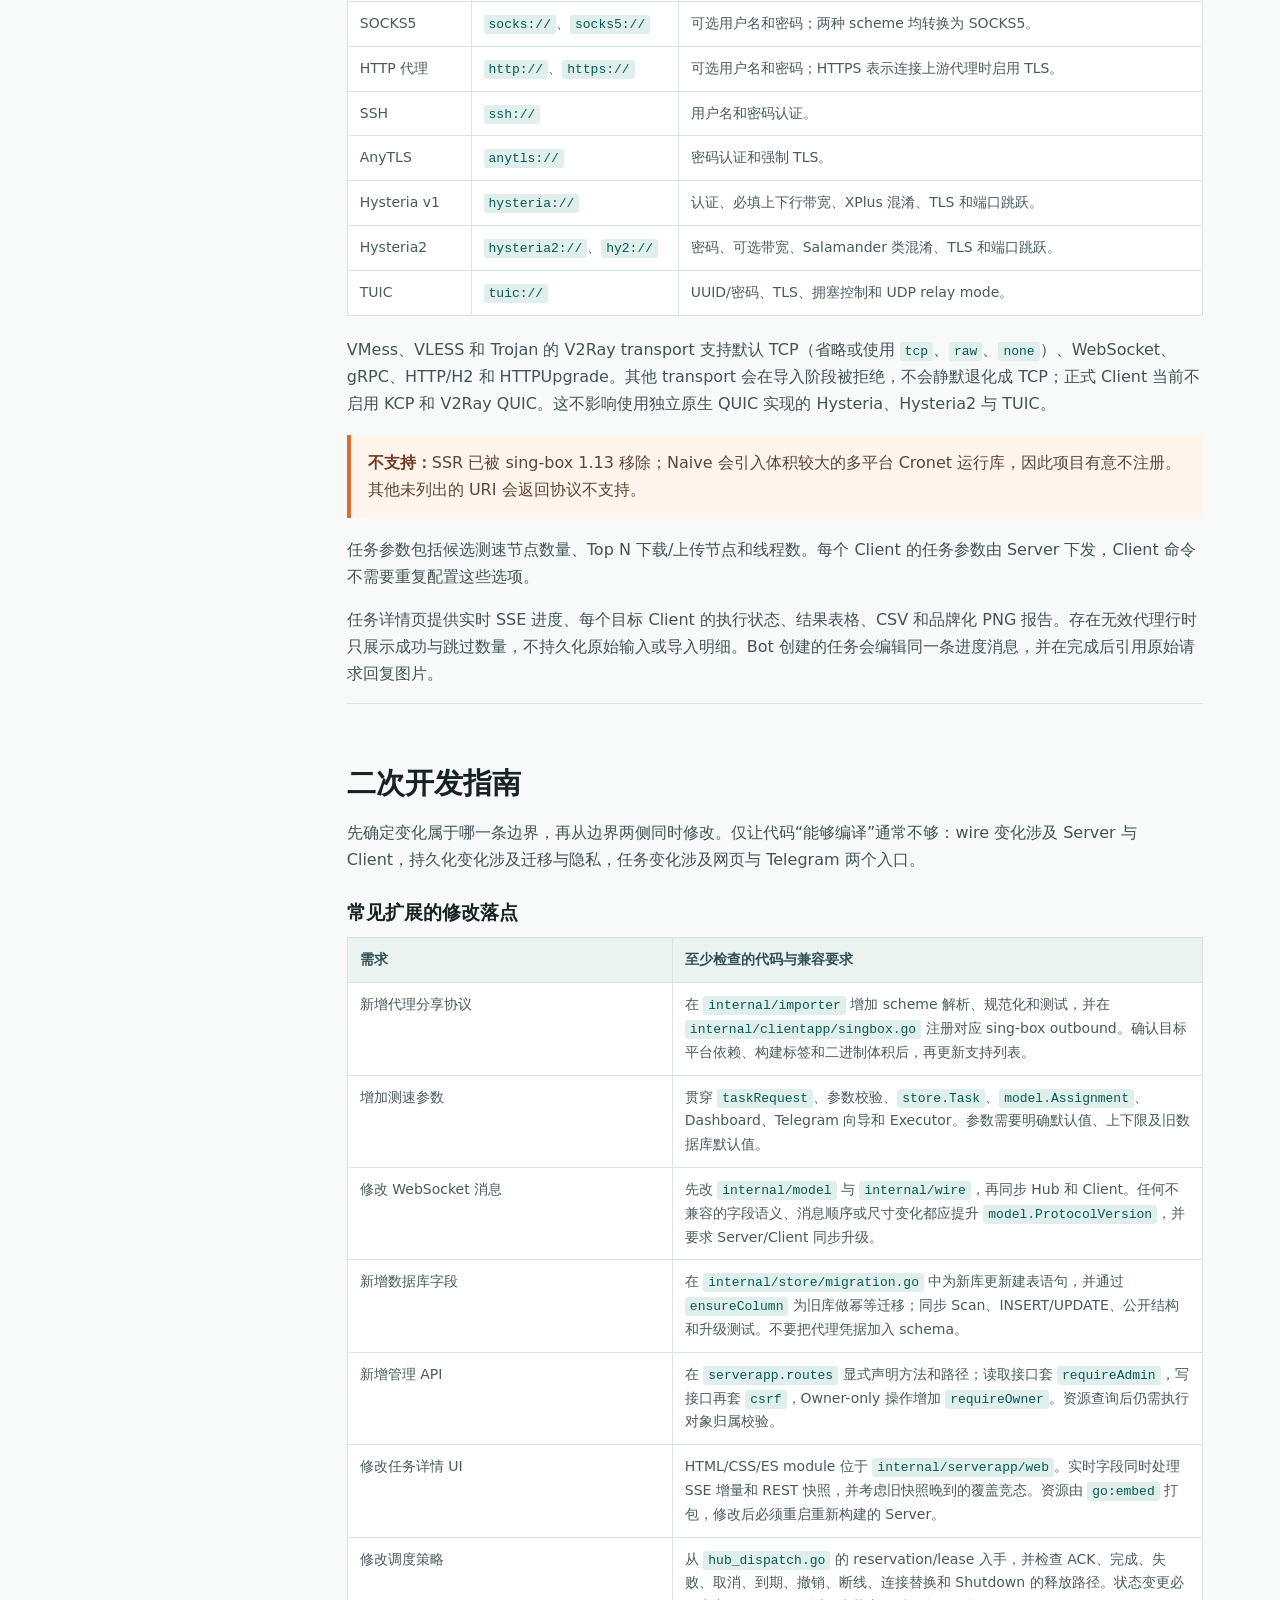
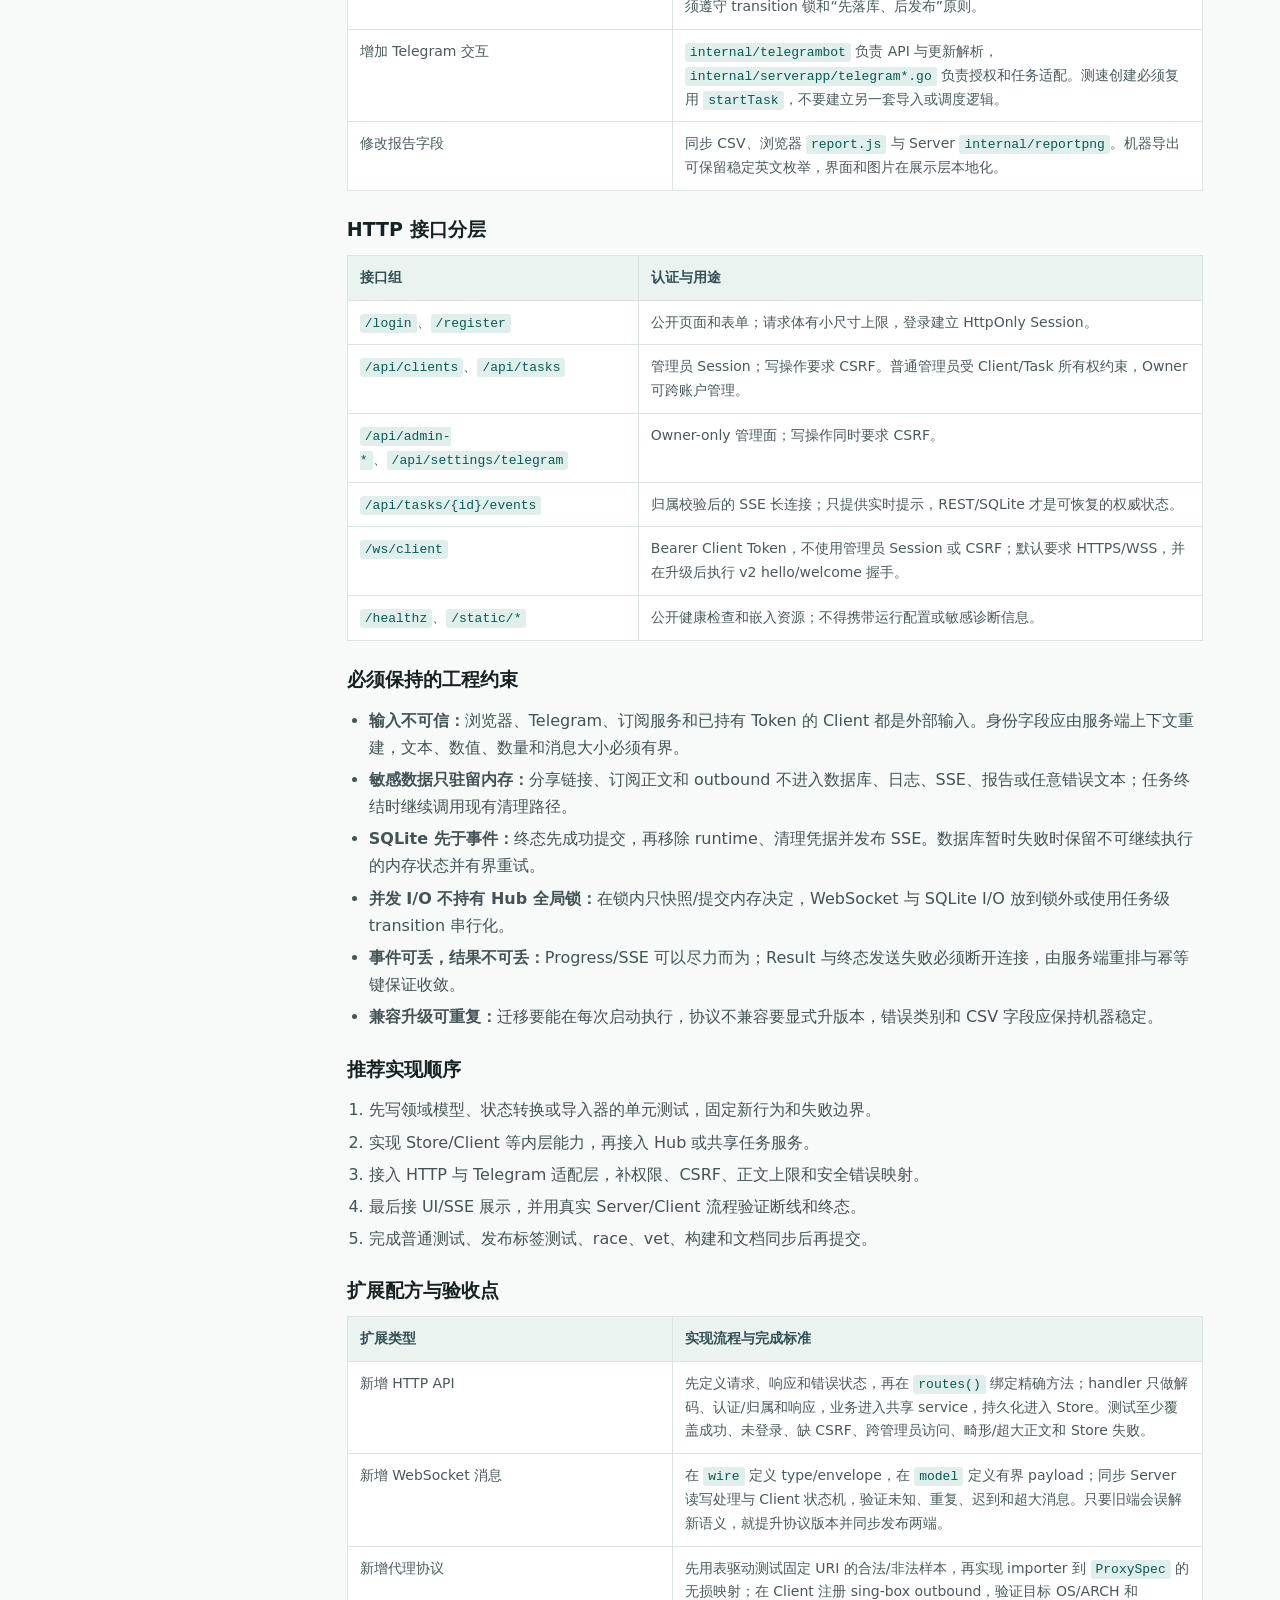
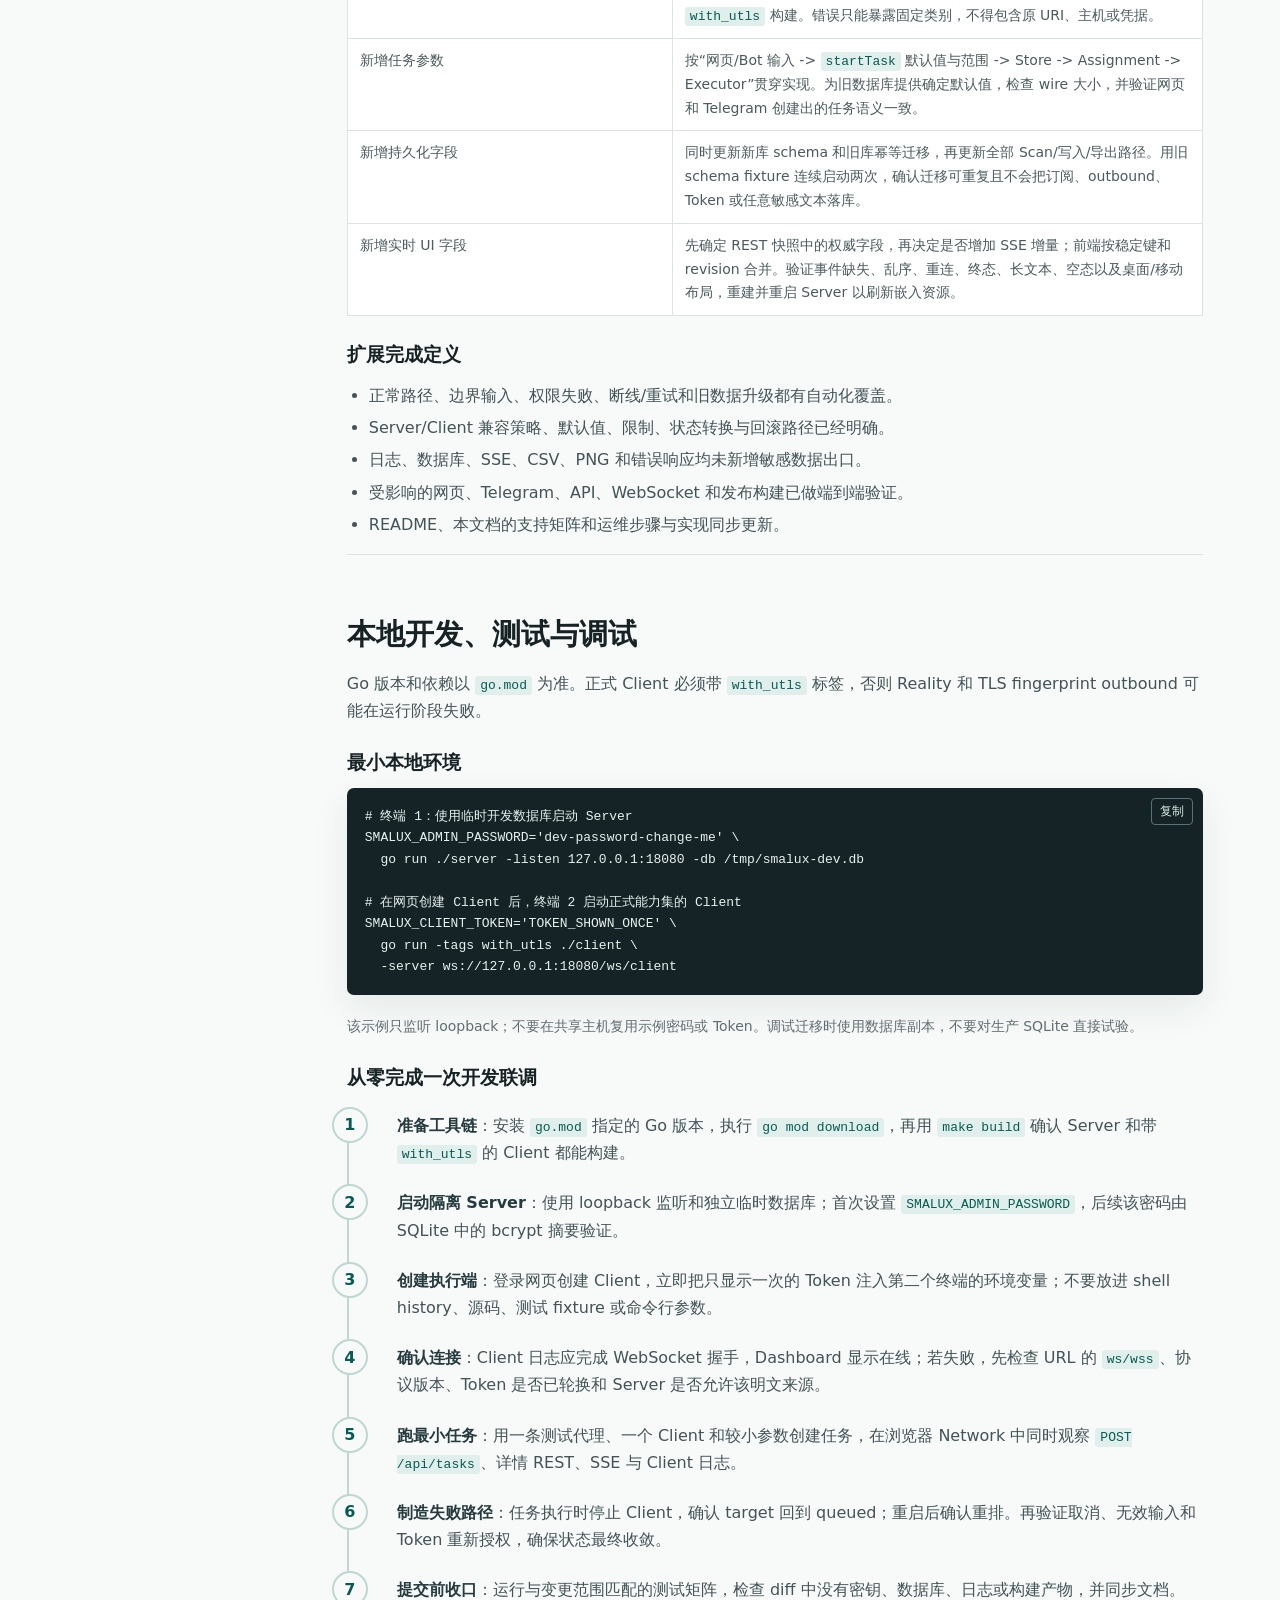
==== commit 57cb61e0: "feat: 添加 Dockerfile 与启动脚本，修复参数并更新全套中文文档" ====
--- a/docs/index.html
+++ b/docs/index.html
@@ -139,6 +139,39 @@
   -server wss://speed.example.com/ws/client</code></pre>
         <p>Client Token 只在创建或重新授权后的弹窗中显示一次。Server 只保存不可逆摘要，因此不能“查看旧 Token”。迁移机器或凭据遗失时，在 Client 列表中选择<strong>重新授权</strong>，把新 Token 写入目标机器的 <code>SMALUX_CLIENT_TOKEN</code> 后重启 Client。旧 Token 会立即失效，当前连接会被断开，但 Client ID、名称、标签和历史结果保持不变。</p>
         <div class="callout"><strong>临时明文连接：</strong>只有在可信内网测试时才启用 Server 的 <code>-allow-insecure-ws</code>。公网部署必须使用 HTTPS/WSS，否则 Token 和测速任务会被网络路径看到。</div>
+        <h3>Docker 容器运行</h3>
+        <p>项目提供发布至 GHCR 的通用轻量容器镜像 <code>ghcr.io/smagicalk/smalux-speedtest</code>，基于 Alpine Linux 打包，通过 <code>MODE</code> 环境变量区分服务端与执行端：</p>
+        <pre><button class="copy" type="button">复制</button><code># 启动 Server 容器（服务端）
+docker run -d --name smalux-server --restart unless-stopped \
+  -p 8080:8080 \
+  -v ./data:/data \
+  -e MODE=server \
+  -e SMALUX_ADMIN_PASSWORD='change-this-password' \
+  ghcr.io/smagicalk/smalux-speedtest:latest
+
+# 启动 Client 容器（客户端）
+docker run -d --name smalux-client --restart unless-stopped \
+  -e MODE=client \
+  -e SMALUX_SERVER_URL='wss://speed.example.com/ws/client' \
+  -e SMALUX_CLIENT_TOKEN='CLIENT_TOKEN' \
+  ghcr.io/smagicalk/smalux-speedtest:latest</code></pre>
+        <ul>
+          <li><strong>Server 说明</strong>：首次启动必须通过 <code>SMALUX_ADMIN_PASSWORD</code> 指定密码初始化管理员（账户名默认为 <code>admin</code>）。数据持久化在 <code>/data/smalux-speedtest.db</code>；数据库建立后后续重启无需再次指定密码。若在纯内网测试需支持远程明文 <code>ws://</code>，可追加 <code>-e SMALUX_ALLOW_INSECURE_WS=true</code>。</li>
+          <li><strong>Client 说明</strong>：<code>SMALUX_CLIENT_TOKEN</code> 必须填写在 Server 后台创建该 Client 时生成的 Token。<code>SMALUX_SERVER_URL</code> 支持 WebSocket 地址；若输入形如 <code>http://1.2.3.4:8080</code>，容器启动脚本会自动转换为 <code>ws://1.2.3.4:8080/ws/client</code>。</li>
+        </ul>
+        <table>
+          <thead><tr><th>环境变量</th><th>默认值</th><th>模式</th><th>说明</th></tr></thead>
+          <tbody>
+            <tr><td><code>MODE</code></td><td><code>server</code></td><td>通用</td><td>运行模式：<code>server</code>（服务端）或 <code>client</code>（客户端）。</td></tr>
+            <tr><td><code>SMALUX_ADMIN_PASSWORD</code></td><td>无</td><td>Server</td><td>初始管理员密码（仅首次建库启动时必填）。</td></tr>
+            <tr><td><code>SMALUX_LISTEN</code></td><td><code>0.0.0.0:8080</code></td><td>Server</td><td>服务端监听地址（容器内部广播）。</td></tr>
+            <tr><td><code>SMALUX_DATABASE</code></td><td><code>/data/smalux-speedtest.db</code></td><td>Server</td><td>SQLite 数据库文件存储路径。</td></tr>
+            <tr><td><code>SMALUX_ALLOW_INSECURE_WS</code></td><td><code>false</code></td><td>Server</td><td>是否允许远程明文 <code>ws://</code> 客户端连接（生产公网建议保持 false）。</td></tr>
+            <tr><td><code>SMALUX_SERVER_URL</code></td><td>无</td><td>Client</td><td>服务端 WebSocket 通信地址（必填，兼容 <code>SMALUX_SERVER_ADDR</code>）。</td></tr>
+            <tr><td><code>SMALUX_CLIENT_TOKEN</code></td><td>无</td><td>Client</td><td>客户端连接鉴权 Token（必填，由 Server 后台生成）。</td></tr>
+            <tr><td><code>TZ</code></td><td><code>Asia/Shanghai</code></td><td>通用</td><td>容器时区设置。</td></tr>
+          </tbody>
+        </table>
         <h3>一键安装服务</h3>
         <p>Linux 主机可以使用仓库中的 <code>scripts/smalux.sh</code>。脚本从最新 GitHub Release 下载对应架构包并校验 SHA256，然后交互式创建 systemd 服务。</p>
         <pre><button class="copy" type="button">复制</button><code>curl -fsSL https://raw.githubusercontent.com/smagicalk/smalux-speedtest/main/scripts/smalux.sh -o smalux.sh
@@ -202,6 +235,8 @@
             <tr><td><code>internal/subscription/*</code></td><td>带 DNS/重定向复验的 SSRF 防护、15 秒超时和 5 MiB 响应限制。</td></tr>
             <tr><td><code>internal/telegrambot/*</code></td><td>Bot API、命令/向导、授权、进度消息和有界重试队列；不直接实现调度。</td></tr>
             <tr><td><code>internal/reportpng/*</code></td><td>Server 侧有界 PNG 报告；浏览器侧报告位于 <code>web/report.js</code>。</td></tr>
+            <tr><td><code>internal/logsafe/*</code></td><td>日志结构化错误脱敏：过滤代理链接、Token、敏感查询参数与路径，同时保留网络与状态码等根因诊断信息。</td></tr>
+            <tr><td><code>Dockerfile</code>、<code>entrypoint.sh</code></td><td>通用轻量容器镜像定义与多模式启动装配脚本；支持参数自动补全与协议标准化。</td></tr>
           </tbody>
         </table>
 
@@ -570,6 +605,7 @@
           <li>推送 <code>v*</code> Tag：运行测试、编译六个平台、生成 SHA256SUMS 并上传 GitHub Release。</li>
           <li>手动触发：通过下拉框选择 <code>vibe-dev</code> 或 <code>main</code>、系统、架构以及 <code>dev</code>、<code>test</code> 或 <code>release</code> 版本，只编译所选的一个目标并保留为测试 Artifact。</li>
         </ul>
+        <p>此外，<code>.github/workflows/docker-publish.yml</code> 在推送 <code>v*</code> Tag 或手动触发时运行，自动拉取对应 Release 二进制并构建发布多模式 Docker 镜像至 GitHub Container Registry（<code>ghcr.io/smagicalk/smalux-speedtest</code>）。</p>
         <pre><button class="copy" type="button">复制</button><code># 手动验证当前分支的交叉编译
 gh workflow run "Build And Release" \
   --ref vibe-dev \
@@ -578,7 +614,7 @@
   -f arch=amd64 \
   -f version=dev
 
-# 正式发布
+# 正式发布（触发发布与 Docker 镜像打包流水线）
 git tag v1.0.0
 git push origin v1.0.0</code></pre>
         <footer>文档随源码维护。当前 WebSocket 应用层协议：v2。</footer>
